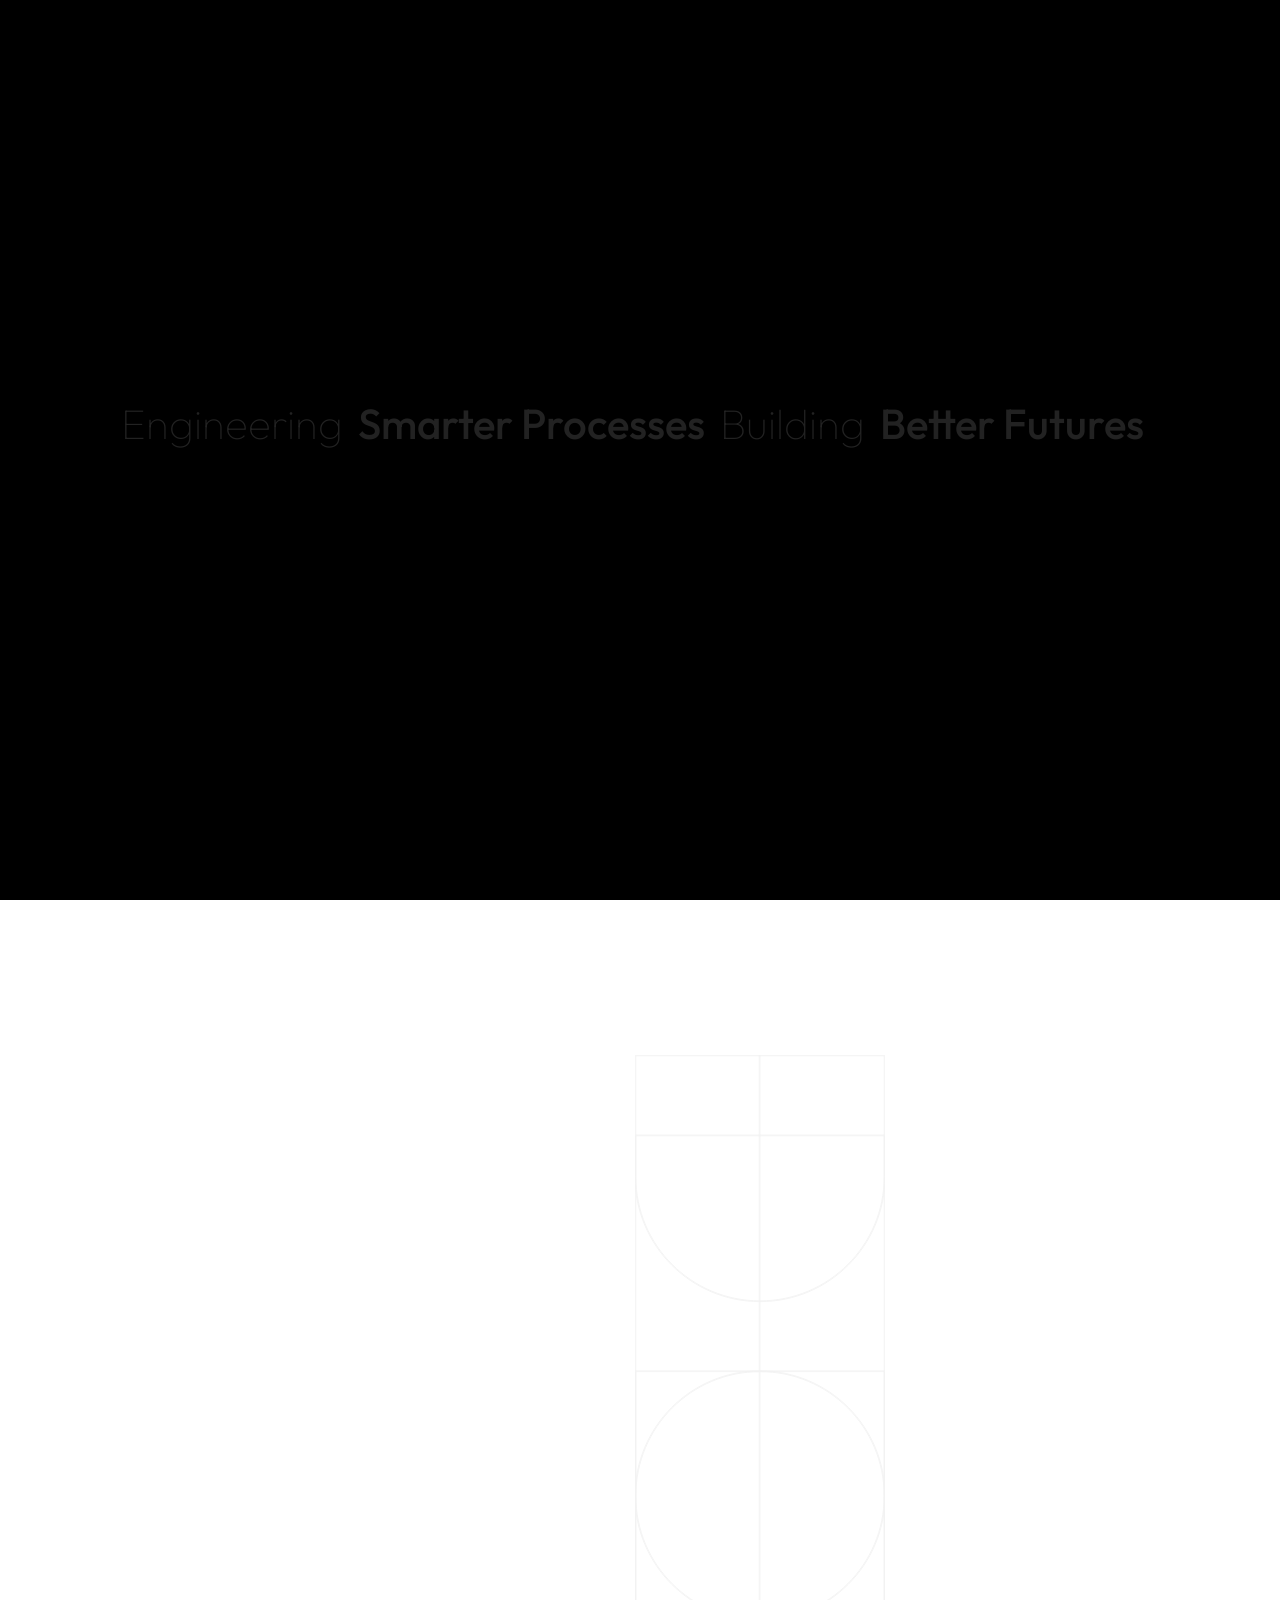
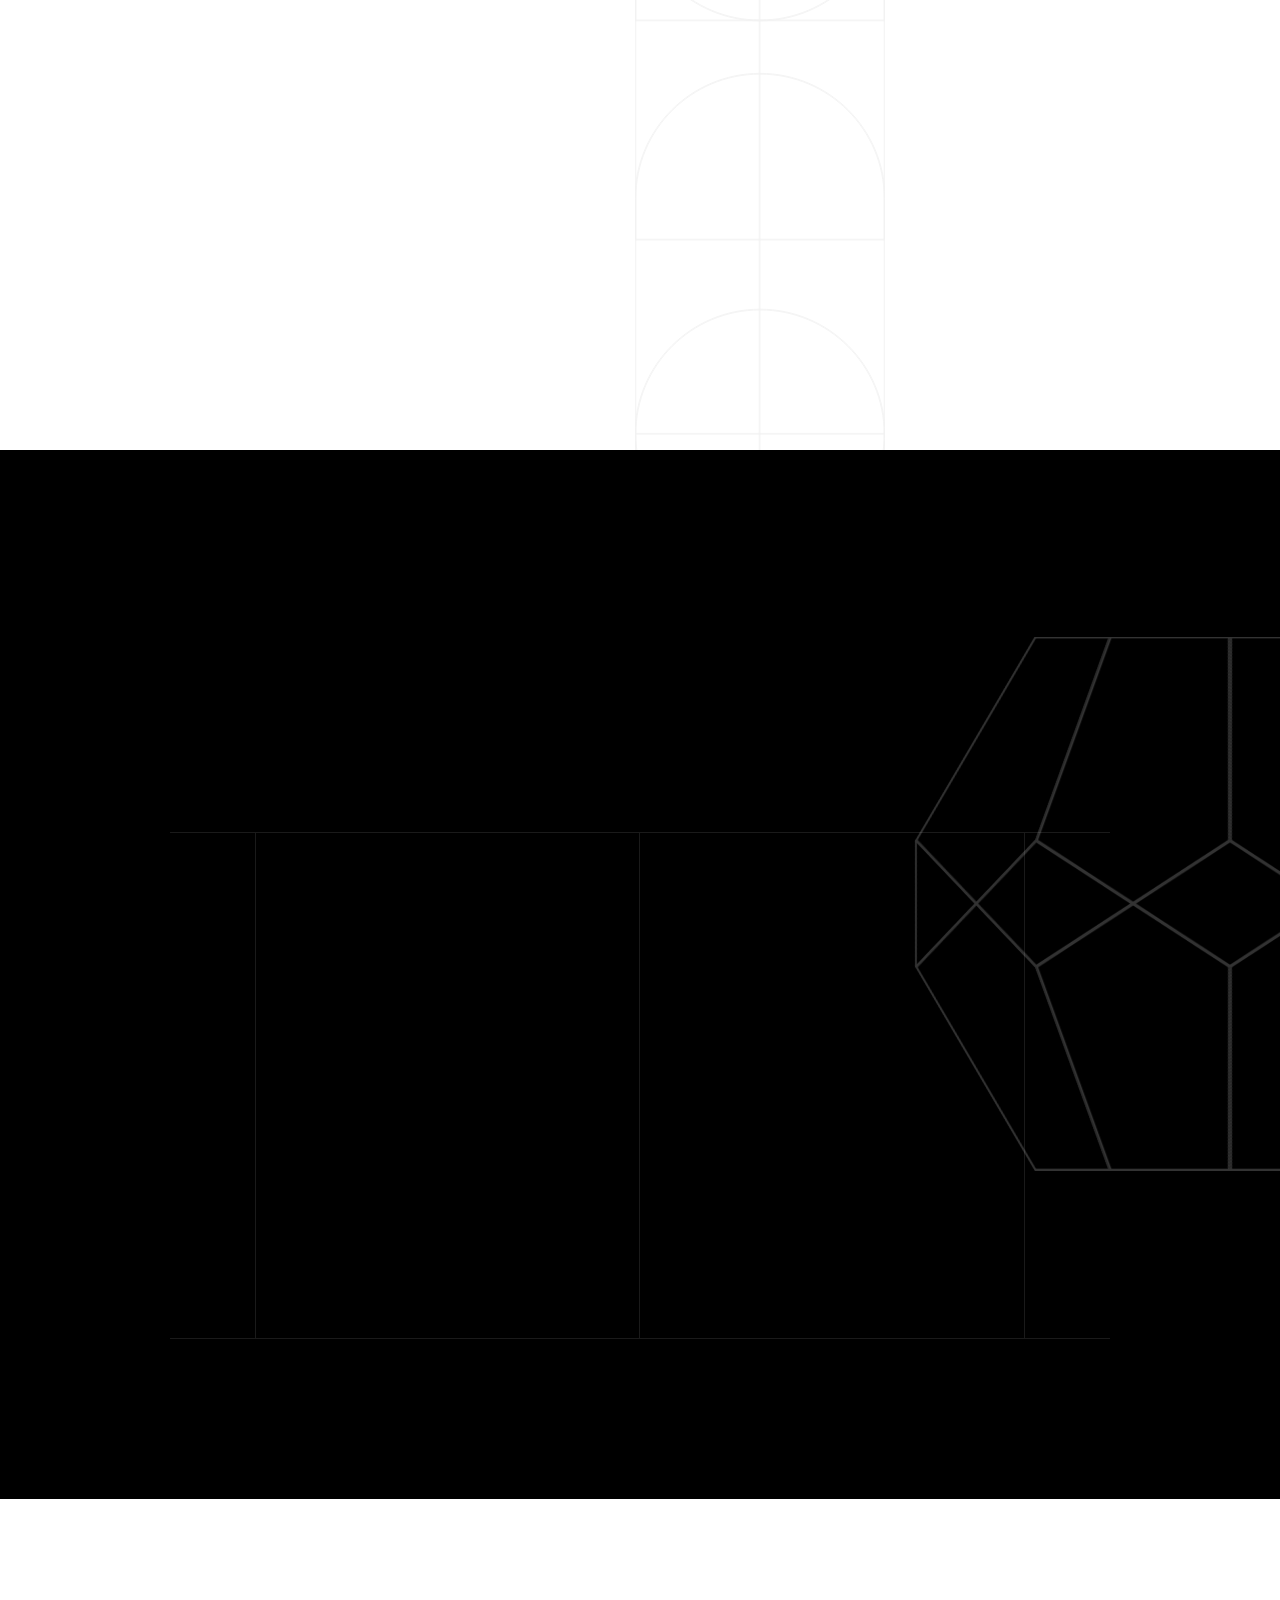
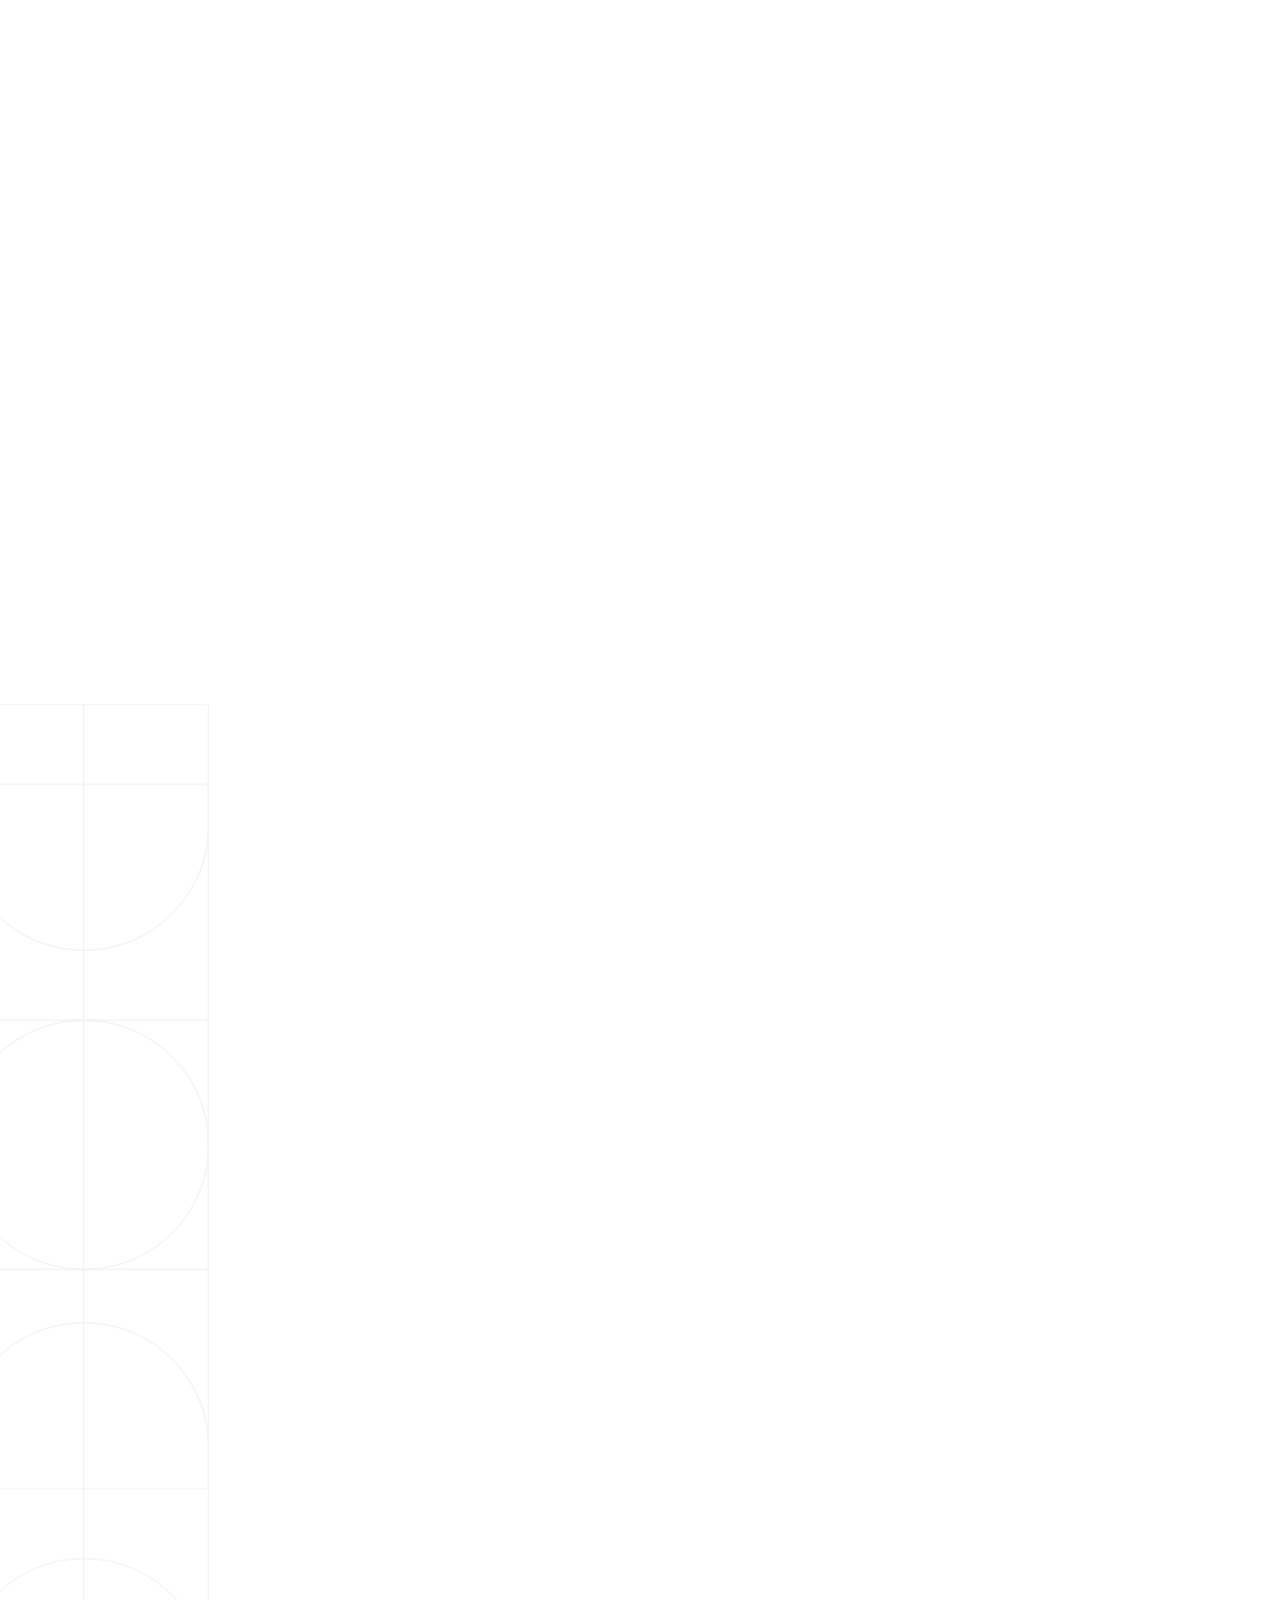
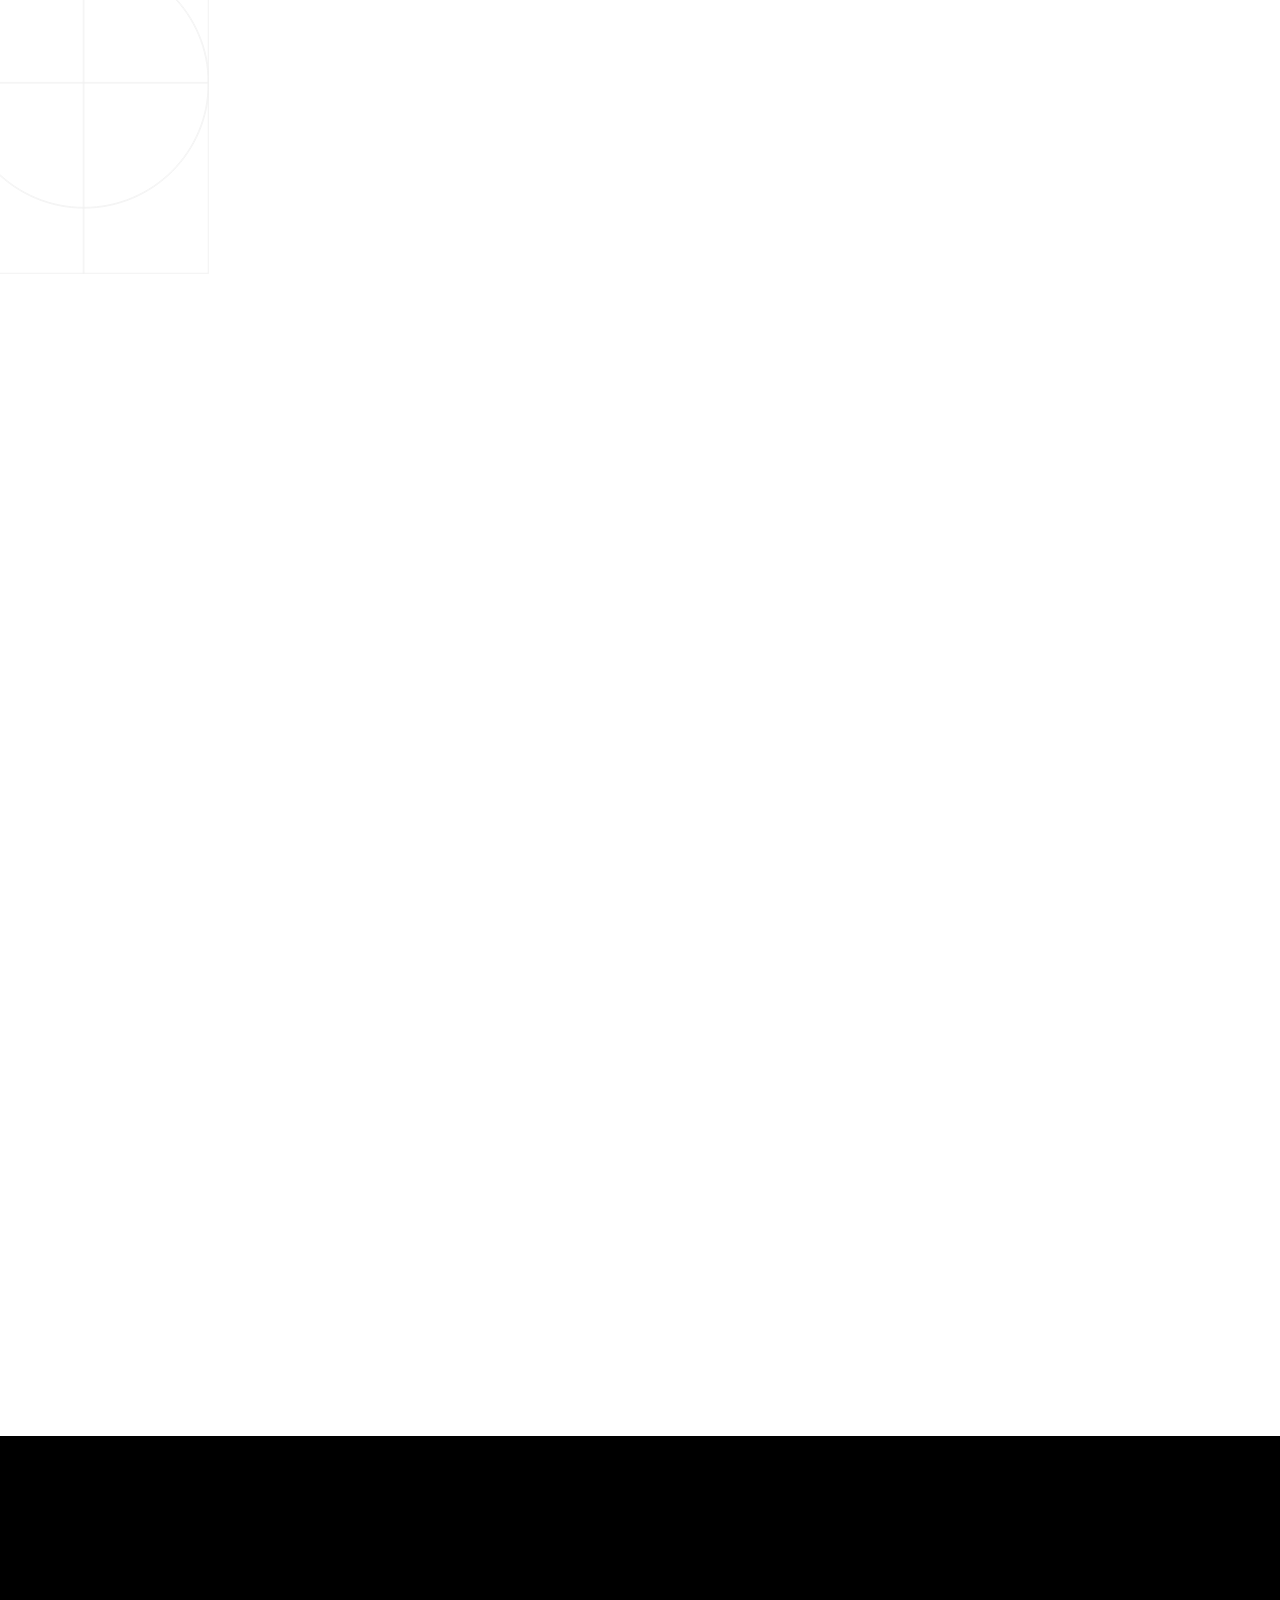
==== index.html @ 6fadd8ff "my engr porfolio commit" ====
<!DOCTYPE html>
<html lang="zxx">
  <head>
    <meta charset="UTF-8" />
    <meta name="viewport" content="width=device-width, initial-scale=1.0" />
    <meta http-equiv="X-UA-Compatible" content="ie=edge" />

    <!-- bootstrap grid css -->
    <link rel="stylesheet" href="css/plugins/bootstrap-grid.css" />
    <!-- font awesome css -->
    <link rel="stylesheet" href="css/plugins/font-awesome.min.css" />
    <!-- swiper css -->
    <link rel="stylesheet" href="css/plugins/swiper.min.css" />
    <!-- fancybox css -->
    <link rel="stylesheet" href="css/plugins/fancybox.min.css" />
    <!-- victory scss -->
    <link rel="stylesheet" href="css/style.css" />
    <!-- Custom styles for video cards -->
    <style>
      .youtube-hover-container {
        position: relative;
        width: 100%;
        padding-bottom: 56.25%;
        overflow: hidden;
        cursor: pointer;
        border-radius: 4px;
        background: #000;
        box-shadow: 0 4px 20px rgba(0, 0, 0, 0.1);
        transition: all 0.4s cubic-bezier(0, 0, 0.3642, 1);
      }
      
      .youtube-hover-container:hover {
        box-shadow: 0 8px 30px rgba(0, 0, 0, 0.2);
        transform: translateY(-4px);
      }
      
      .youtube-thumbnail {
        position: absolute;
        top: 0;
        left: 0;
        width: 100%;
        height: 100%;
        object-fit: cover;
        transition: opacity 0.4s cubic-bezier(0, 0, 0.3642, 1), transform 0.4s cubic-bezier(0, 0, 0.3642, 1);
        transform: scale(1.05);
      }
      
      .youtube-hover-container:hover .youtube-thumbnail {
        transform: scale(1);
      }
      
      .youtube-iframe {
        position: absolute;
        top: 0;
        left: 0;
        width: 100%;
        height: 100%;
        opacity: 0;
        pointer-events: none;
        transition: opacity 0.4s cubic-bezier(0, 0, 0.3642, 1);
        border: none;
        z-index: 1;
      }
      
      .youtube-hover-container:hover .youtube-iframe,
      .youtube-hover-container.playing .youtube-iframe {
        opacity: 1;
        pointer-events: auto;
      }
      
      .youtube-hover-container:hover .youtube-thumbnail,
      .youtube-hover-container.playing .youtube-thumbnail {
        opacity: 0;
      }
      
      .play-button-overlay {
        position: absolute;
        top: 50%;
        left: 50%;
        transform: translate(-50%, -50%);
        z-index: 2;
        opacity: 0.9;
        transition: all 0.3s cubic-bezier(0, 0, 0.3642, 1);
        pointer-events: none;
      }
      
      .play-button-overlay svg {
        width: 68px;
        height: 48px;
        filter: drop-shadow(0 2px 8px rgba(0, 0, 0, 0.3));
        transition: transform 0.3s cubic-bezier(0, 0, 0.3642, 1);
      }
      
      .youtube-hover-container:hover .play-button-overlay {
        opacity: 0;
        transform: translate(-50%, -50%) scale(0.8);
      }
      
      /* Override mil-team-card padding for video cards */
      .mil-team-card.mil-video-card {
        padding-bottom: 0 !important;
        position: relative;
      }
      
      /* Make description appear below video instead of overlaying */
      .mil-team-card.mil-video-card .mil-description.mil-video-description {
        position: relative !important;
        opacity: 1 !important;
        background: transparent !important;
        padding: 20px 0 0 0 !important;
        text-align: left !important;
        display: block !important;
        height: auto !important;
        width: 100% !important;
        top: auto !important;
        left: auto !important;
        pointer-events: auto !important;
      }
      
      .mil-team-card.mil-video-card .mil-description.mil-video-description .mil-secrc-text {
        opacity: 1 !important;
        transform: none !important;
      }
      
      .mil-team-card {
        border-radius: 4px;
        overflow: visible;
      }
      
      .mil-team-card .mil-description {
        background: linear-gradient(to top, rgba(0, 0, 0, 0.95) 0%, rgba(0, 0, 0, 0.7) 60%, transparent 100%);
        padding: 40px 30px 30px;
      }
      
      .mil-team-card:hover .mil-description {
        opacity: 1;
      }
      
      .mil-team-card .mil-description h5 a {
        font-size: 16px;
        line-height: 1.4;
        font-weight: 500;
      }
      
      .mil-team-card .mil-description .mil-link {
        font-size: 13px;
        letter-spacing: 1px;
        text-transform: uppercase;
      }
      
      /* Skills flex container */
      .skills-flex-container {
        display: flex;
        flex-direction: column;
        gap: 0;
      }
      
      @media (min-width: 768px) {
        .skills-flex-container {
          flex-direction: row;
          flex-wrap: wrap;
          gap: 20px;
        }
        
        .skills-flex-container p {
          flex: 1 1 calc(50% - 10px);
          min-width: 250px;
        }
      }
      
      @media (max-width: 768px) {
        .play-button-overlay svg {
          width: 50px;
          height: 35px;
        }
        
        .youtube-hover-container {
          margin-bottom: 20px;
        }
      }
    </style>
    <!-- page name -->
    <title>Ebube Ozurumba</title>
  </head>

  <body>
    <!-- wrapper -->
    <div class="mil-wrapper" id="top">
      <!-- cursor -->
      <div class="mil-ball">
        <span class="mil-icon-1">
          <svg viewBox="0 0 128 128">
            <path
              d="M106.1,41.9c-1.2-1.2-3.1-1.2-4.2,0c-1.2,1.2-1.2,3.1,0,4.2L116.8,61H11.2l14.9-14.9c1.2-1.2,1.2-3.1,0-4.2	c-1.2-1.2-3.1-1.2-4.2,0l-20,20c-1.2,1.2-1.2,3.1,0,4.2l20,20c0.6,0.6,1.4,0.9,2.1,0.9s1.5-0.3,2.1-0.9c1.2-1.2,1.2-3.1,0-4.2	L11.2,67h105.5l-14.9,14.9c-1.2,1.2-1.2,3.1,0,4.2c0.6,0.6,1.4,0.9,2.1,0.9s1.5-0.3,2.1-0.9l20-20c1.2-1.2,1.2-3.1,0-4.2L106.1,41.9	z"
            />
          </svg>
        </span>
        <div class="mil-more-text">More</div>
        <div class="mil-choose-text">Сhoose</div>
      </div>
      <!-- cursor end -->

      <!-- preloader -->
      <div class="mil-preloader">
        <div class="mil-preloader-animation">
          <div class="mil-pos-abs mil-animation-1">
            <p class="mil-h3 mil-muted mil-thin">Engineering</p>
            <p class="mil-h3 mil-muted">Smarter Processes</p>
            <p class="mil-h3 mil-muted mil-thin">Building</p>
            <p class="mil-h3 mil-muted">Better Futures</p>
          </div>
          <div class="mil-pos-abs mil-animation-2">
            <div class="mil-reveal-frame">
              <p class="mil-reveal-box"></p>
              <p class="mil-h3 mil-muted mil-thin">Ebube Ozurumba</p>
            </div>
          </div>
        </div>
      </div>
      <!-- preloader end -->

      <!-- scrollbar progress -->
      <div class="mil-progress-track">
        <div class="mil-progress"></div>
      </div>
      <!-- scrollbar progress end -->

      <!-- menu -->
      <div class="mil-menu-frame">
        <!-- frame clone -->
        <div class="mil-frame-top">
          <a href="index.html" class="mil-logo">Bube</a>
          <div class="mil-menu-btn">
            <span></span>
          </div>
        </div>
        <!-- frame clone end -->
        <div class="container">
          <div class="mil-menu-content">
            <div class="row">
              <div class="col-xl-5">
                <nav class="mil-main-menu" id="swupMenu">
                  <ul>
                    <li class="mil-has-children">
                      <a href="project category.html">Projects</a>
                    </li>
                    <li class="mil-has-children">
                      <a href="https://drive.google.com/file/d/1zMLbFC4R2l5Rw3zKyCMv-7SbCUBHVBNW/view?usp=drivesdk" class=""
   target="_blank"
   rel="noopener noreferrer"
   data-no-swup>
   Resume
</a>
                    </li>
                    <li class="mil-has-children">
                      <a href="certifications.html">Certifications</a>
                    </li>
                     <li class="mil-has-children">
                      <a href="research.html">Research</a>
                    </li>
                    <li class="mil-has-children">
                      <a href="about.html">About Me</a>
                    </li>
                    <li class="mil-has-children">
                      <a href="skills.html">Skills & Tools</a>
                    </li>
                    <li class="mil-up">
  <a
    href="mailto:ebubeozurumba@gmail.com"
    data-no-swup
  >
    Contact
  </a>
</li>
               
                  </ul>
                </nav>
              </div>
              <div class="col-xl-7">
                <div class="mil-menu-right-frame">
                  <div class="mil-animation-in">
                    <div class="mil-animation-frame">
                      <div
                        class="mil-animation mil-position-1 mil-scale"
                        data-value-1="2"
                        data-value-2="2"
                      ></div>
                    </div>
                  </div>
                  <div class="mil-menu-right">
                    <div class="row">
                      <div class="col-lg-8 mil-mb-60">
                        <h6 class="mil-muted mil-mb-30">Projects</h6>

                        <ul class="mil-menu-list">
                          <li>
                            <a href="project-1.html" class="mil-light-soft"
                              >GreenFlow Energy Optimization</a
                            >
                          </li>
                          <li>
                            <a href="project-2.html" class="mil-light-soft"
                              >LeanLine Manufacturing Redesign</a
                            >
                          </li>
                          <li>
                            <a href="project-3.html" class="mil-light-soft"
                              >SupplyChain Sync: Efficiency Enhancement</a
                            >
                          </li>
                          <li>
                            <a href="project-4.html" class="mil-light-soft"
                              >ThermalPro Renewable Heating Design</a
                            >
                          </li>
                          <li>
                            <a href="project-5.html" class="mil-light-soft"
                              >EcoFusion Process Improvement</a
                            >
                          </li>
                          <li>
                            <a href="project-6.html" class="mil-light-soft"
                              >SmartGrid Energy Integration</a
                            >
                          </li>
                        </ul>
                      </div>
                      <div class="col-lg-4 mil-mb-60">
                        <h6 class="mil-muted mil-mb-30">Useful links</h6>

                        <ul class="mil-menu-list">
                          <li>
                            <a href="#." class="mil-light-soft"
                              >Privacy Policy</a
                            >
                          </li>
                          <li>
                            <a href="#." class="mil-light-soft"
                              >Terms and conditions</a
                            >
                          </li>
                          <li>
                            <a href="#." class="mil-light-soft"
                              >Cookie Policy</a
                            >
                          </li>
                          <li>
                            <a href="#." class="mil-light-soft">Careers</a>
                          </li>
                        </ul>
                      </div>
                    </div>
                    <div class="mil-divider mil-mb-60"></div>
                    <div class="row justify-content-between">
                      <div class="col-lg-4 mil-mb-60">
                        <h6 class="mil-muted mil-mb-30">United States</h6>

                        <p class="mil-light-soft mil-up">
                          71 South Los Carneros Road, California
                          <span class="mil-no-wrap">+1 (309) 237-9651</span>
                        </p>
                      </div>
                    </div>
                  </div>
                </div>
              </div>
            </div>
          </div>
        </div>
      </div>
      <!-- menu -->

      <!-- curtain -->
      <div class="mil-curtain"></div>
      <!-- curtain end -->

      <!-- frame -->
      <div class="mil-frame">
        <div class="mil-frame-top">
          <a href="index.html" class="mil-logo">Bube</a>
          <div class="mil-menu-btn">
            <span></span>
          </div>
        </div>
        <div class="mil-frame-bottom">
          <div class="mil-current-page"></div>
          <div class="mil-back-to-top">
            <a href="#top" class="mil-link mil-dark mil-arrow-place">
              <span>Back to top</span>
            </a>
          </div>
        </div>
      </div>
      <!-- frame end -->

      <!-- content -->
      <div class="mil-content">
        <div id="swupMain" class="mil-main-transition">
          <!-- banner -->
          <section class="mil-banner mil-dark-bg">
            <div class="mi-invert-fix">
              <div class="mil-animation-frame">
                <div
                  class="mil-animation mil-position-1 mil-scale"
                  data-value-1="7"
                  data-value-2="1.6"
                ></div>
                <div
                  class="mil-animation mil-position-2 mil-scale"
                  data-value-1="4"
                  data-value-2="1"
                ></div>
                <div
                  class="mil-animation mil-position-3 mil-scale"
                  data-value-1="1.2"
                  data-value-2=".1"
                ></div>
              </div>

              <div class="mil-gradient"></div>

              <div class="container">
                <div class="mil-banner-content mil-up">
                  <h1 class="mil-muted mil-mb-60">
                    Engineering
                    <span class="mil-thin">With Innovation</span><br />
                    Delivering <span class="mil-thin">with Excellence</span>
                  </h1>
                  <div class="row">
                    <div class="col-md-7 col-lg-5">
                      <!-- <p class="mil-light-soft mil-mb-60">
                        Welcome to a world where engineering meets innovation
                        and optimization. Together, let's build a future where
                        excellence in design and efficiency transforms ideas
                        into impactful solutions.
                      </p> -->
                    </div>
                  </div>

                  <a href="project category.html" class="mil-button mil-arrow-place mil-btn-space">
                                    <span>Explore my Projects</span>
                                </a>

                                <a href="https://drive.google.com/file/d/1zMLbFC4R2l5Rw3zKyCMv-7SbCUBHVBNW/view?usp=drivesdk" class="resume-btn"
   target="_blank"
   rel="noopener noreferrer"
   data-no-swup>
   VIEW MY RESUME
</a>



                  <div class="mil-circle-text">
                    <svg
                      version="1.1"
                      xmlns="http://www.w3.org/2000/svg"
                      xmlns:xlink="http://www.w3.org/1999/xlink"
                      x="0px"
                      y="0px"
                      viewBox="0 0 300 300"
                      enable-background="new 0 0 300 300"
                      xml:space="preserve"
                      class="mil-ct-svg mil-rotate"
                      data-value="360"
                    >
                      <defs>
                        <path
                          id="circlePath"
                          d="M 150, 150 m -60, 0 a 60,60 0 0,1 120,0 a 60,60 0 0,1 -120,0 "
                        />
                      </defs>
                      <circle cx="150" cy="100" r="75" fill="none" />
                      <g>
                        <use xlink:href="#circlePath" fill="none" />
                        <text style="letter-spacing: 6.5px">
                          <!-- circle text -->
                          <textPath xlink:href="#circlePath">
                            Scroll down - Scroll down -
                          </textPath>
                        </text>
                      </g>
                    </svg>
                    <a
                      href="#about"
                      class="mil-button mil-arrow-place mil-icon-button mil-arrow-down"
                    ></a>
                  </div>
                </div>
              </div>
            </div>
          </section>
          <!-- banner end -->

          <!-- about -->
          <section id="about">
            <div class="container mil-p-120-30">
              <div class="row justify-content-between align-items-center">
                <div class="col-lg-6 col-xl-5">
                  <div class="mil-mb-90">
                    <h2 class="mil-up mil-mb-60">
                      About <span class="mil-thin">Me</span>
                    </h2>
                    <p class="mil-up mil-mb-30">
                      Ebubechukwu Ozurumba aka <strong>Bube,</strong> is a results-driven Engineer recognized for designing smarter systems, optimizing manufacturing operations, and turning complex technical challenges into efficient, scalable solutions.

                    </p>

                    <p class="mil-up mil-mb-30">
                      He brings strong expertise in manufacturing engineering, process improvement, CAD design, CNC processes, lean methodologies, and data-driven optimization. His work spans cycle-time reduction, process standardization, scrap and waste minimization, and the design of tooling, fixtures, and other functional engineering solutions.

                    </p>

                    <p class="mil-up mil-mb-30">
                      Bube approaches engineering with a unique blend of analytical discipline and creative problem-solving. He is passionate about Industry 4.0, digital workflows, and exploring how AI can transform modern manufacturing and process automation.

                    </p>

                    <p class="mil-up mil-mb-60">
                      He holds a Bachelor’s degree in Mechanical Engineering and a Master’s degree in Manufacturing Engineering Technology. He is also a certified Lean Six Sigma Green Belt with additional training in Operational Excellence.

                    </p>

                    <div class="mil-about-quote">
                      <div class="mil-avatar mil-up">
                        <img
                          src="img/faces/customers/about img.jpg"
                          alt="Founder"
                        />
                      </div>
                      <h6 class="mil-quote mil-up">
                        Engineering Smarter Processes. Building Better Futures.
                        
                      </h6>
                    </div>
                  </div>
                </div>
                <div class="col-lg-5">
                  <div class="mil-about-photo mil-mb-90">
                    <div class="mil-lines-place"></div>
                    <div
                      class="mil-up mil-img-frame"
                      style="padding-bottom: 160%"
                    >
                      <img
                        src="img/faces/customers/About me img.jpg"
                        alt="img"
                        class="mil-scale"
                        data-value-1="1"
                        data-value-2="1.2"
                      />
                    </div>
                  </div>
                </div>
              </div>
            </div>
          </section>
          <!-- about end -->


          <!-- Start project category section -->
          <section class="mil-dark-bg">
            <div class="mi-invert-fix">
              <div class="mil-animation-frame">
                <div
                  class="mil-animation mil-position-1 mil-scale"
                  data-value-1="2.4"
                  data-value-2="1.4"
                  style="top: 300px; right: -100px"
                ></div>
                <div
                  class="mil-animation mil-position-2 mil-scale"
                  data-value-1="2"
                  data-value-2="1"
                  style="left: 150px"
                ></div>
              </div>
              <div class="container mil-p-120-0 mil-margin">
                <div class="mil-mb-90">
                  <div class="row">
                    <div class="col-lg-10">
                      <span
                        class="mil-suptitle mil-light-soft mil-suptitle-right mil-up"
                        >Let’s create solutions that shape a
                        better future.</span
                      >
                    </div>
                  </div>
                  <div class="mil-complex-text justify-content-center mil-up">
                    <h2 class="mil-h1 mil-muted mil-center">
                      My Projects
                      <span class="mil-thin">by Focus Area</span>
                    </h2>
                  </div>
                </div>



                <div class="row mil-services-grid m-0">
                  <div
                    class="expertise-box col-md-6 col-lg-z col-md-6 col-lg-3 mil-services-grid-item P-2"
                  >
                    <a
                      href="design-engineering-projects.html"
                      class="mil-service-card-lg mil-more mil-accent-cursor mil-offset"
                    >
                      <h4 class="mil-muted mil-up mil-mb-30">
                        Design Engineering <br />& Technical Solutions.
                      </h4>
                      
                      <ul class="mil-service-list mil-light mil-mb-30">
                        <li class="mil-up">Mechanical Design</li>
                        <li class="mil-up">CAD and GD&T</li>
                        <li class="mil-up">Tooling and Fixtures</li>
                        <li class="mil-up">Prototyping & Addictive Manufacturing</li>
                      </ul>
                      <div
                        class="mil-link mil-accent mil-arrow-place mil-up view-more-secondary-btn"
                      >
                        <span>View Projects</span>
                      </div>
                    </a>
                  </div>
                  <div
                    class="expertise-box col-md-6 col-lg-z col-md-6 col-lg-3 mil-services-grid-item P-2"
                  >
                    <a
                      href="operational-excellence-projects.html"
                      class="mil-service-card-lg mil-more mil-accent-cursor mil-offset"
                    >
                      <h4 class="mil-muted mil-up mil-mb-30">
                        Operational Excellence & <br />Smart Manufacturing
                      </h4>
                      
                      <ul class="mil-service-list mil-light mil-mb-30">
                        <li class="mil-up">Lean & Continuous Improvement</li>
                        <li class="mil-up">Process & workflow optimization</li>
                        <li class="mil-up">Operational Analytics & OEE</li>
                        <li class="mil-up">Cost, Scrap & Performance Optimization</li>
                      </ul>
                      <div
                        class="mil-link mil-accent mil-arrow-place mil-up view-more-secondary-btn"
                      >
                        <span>View Projects</span>
                      </div>
                    </a>
                  </div>
                </div>

                <div class="row mil-services-grid m-0"></div>
              </div>
            </div>
          </section>
          <!-- End project category section -->

          <!-- Skills Section -->
          <section>
            <div class="container mil-p-120-30">
              <div class="col justify-content-between align-items-center">
                <div class="col-lg-5 col-xl-4">
                  <div class="mil-mb-90">
                    <h2 class="mil-up mil-mb-60">Skills</h2>
                    <div class="skills-flex-container">
                      <p class="mil-up mil-mb-30 selected-project-description"><span class="philosophy">Manufacturing & Process Optimization</span> <br /> Lean Six Sigma • DMAIC • VSM • 5S • A3 • OEE • RCA • CNC Programming </p>

                      <p class="mil-up mil-mb-30 selected-project-description"><span class="philosophy">Design Engineering</span> <br /> SolidWorks • AutoCAD • GD&T • FEA</p>

                      <p class="mil-up mil-mb-30 selected-project-description"><span class="philosophy">Data Analytics & Visualization</span> <br /> Excel (Advanced) • Power BI • SQL • Python • Minitab • MS Projects • SPC</p>

                      <p class="mil-up mil-mb-30 selected-project-description"><span class="philosophy">Industry 4.0</span> <br /> Digital Workflows • Automation Concepts • Simulation</p>
                    </div>
                    <div class="mil-up">
                      <a
                        href="project category.html"
                        class="mil-button mil-arrow-place mil-mb-60"
                        ><span>Explore my Projects</span></a
                      >
                    </div>
                  </div>
                </div>
                <div class="cols-12 gap-4">
                  <div class="mil-team-list">
                    <div class="mil-lines-place"></div>

                      <!-- Video 1 -->
                      <div class="col-12 col-md-6 col-lg-8 mil-mb-10">
                        <div class="mil-team-card mil-video-card mil-up">
                          <div class="youtube-hover-container">
                            <img src="img/faces/WELD1.png" alt="Automated Robot Weld Cell" class="youtube-thumbnail" />
                            <iframe 
                              class="youtube-iframe" 
                              src="https://www.youtube.com/embed/Rd2rGMqBU8I?enablejsapi=1&mute=1" 
                              frameborder="0" 
                              allow="accelerometer; autoplay; clipboard-write; encrypted-media; gyroscope; picture-in-picture" 
                              allowfullscreen
                            ></iframe>
                            <div class="play-button-overlay">
                              <svg width="68" height="48" viewBox="0 0 68 48">
                                <path d="M66.52,7.74c-0.78-2.93-2.49-5.41-5.42-6.19C55.79,.13,34,0,34,0S12.21,.13,6.9,1.55 C3.97,2.33,2.27,4.81,1.48,7.74C0.06,13.05,0,24,0,24s0.06,10.95,1.48,16.26c0.78,2.93,2.49,5.41,5.42,6.19 C12.21,47.87,34,48,34,48s21.79-0.13,27.1-1.55c2.93-0.78,4.63-3.26,5.42-6.19C67.94,34.95,68,24,68,24S67.94,13.05,66.52,7.74z" fill="#f00"></path>
                                <path d="M 45,24 27,14 27,34" fill="#fff"></path>
                              </svg>
                            </div>
                          </div>
                          <div class="mil-description mil-video-description">
                            <div class="mil-secrc-text">
                              <h5 class="mil-muted mil-mb-5">
                                <a
                                  href="https://youtu.be/Rd2rGMqBU8I?si=lCkE0MKmoHJXcW05"
                                  target="_blank"
                                  rel="noopener noreferrer"
                                  data-no-swup
                                >Automated Robot Weld Cell</a>
                              </h5>
                              <p class="mil-link mil-light-soft mil-mb-10">
                                Design Engineering
                              </p>
                            </div>
                          </div>
                        </div>
                      </div>

                      <!-- Video 2 -->
                      <div class="col-12 col-md-6 col-lg-8 mil-mb-10">
                        <div class="mil-team-card mil-video-card mil-up">
                          <div class="youtube-hover-container">
                            <img src="img/faces/WELD2.png" alt="Bottle Poka-Yoke Detection & Sorting System" class="youtube-thumbnail" />
                            <iframe 
                              class="youtube-iframe" 
                              src="https://www.youtube.com/embed/3d1Te70gU28?enablejsapi=1&mute=1" 
                              frameborder="0" 
                              allow="accelerometer; autoplay; clipboard-write; encrypted-media; gyroscope; picture-in-picture" 
                              allowfullscreen
                            ></iframe>
                            <div class="play-button-overlay">
                              <svg width="68" height="48" viewBox="0 0 68 48">
                                <path d="M66.52,7.74c-0.78-2.93-2.49-5.41-5.42-6.19C55.79,.13,34,0,34,0S12.21,.13,6.9,1.55 C3.97,2.33,2.27,4.81,1.48,7.74C0.06,13.05,0,24,0,24s0.06,10.95,1.48,16.26c0.78,2.93,2.49,5.41,5.42,6.19 C12.21,47.87,34,48,34,48s21.79-0.13,27.1-1.55c2.93-0.78,4.63-3.26,5.42-6.19C67.94,34.95,68,24,68,24S67.94,13.05,66.52,7.74z" fill="#f00"></path>
                                <path d="M 45,24 27,14 27,34" fill="#fff"></path>
                              </svg>
                            </div>
                          </div>
                          <div class="mil-description mil-video-description">
                            <div class="mil-secrc-text">
                              <h5 class="mil-muted mil-mb-5">
                                <a href="https://youtu.be/3d1Te70gU28?si=bpNertu8QTzUGAD0" target="_blank" rel="noopener noreferrer" data-no-swup
                                >Bottle Poka-Yoke Detection & Sorting System</a>
                              </h5>
                              <p class="mil-link mil-light-soft mil-mb-10">
                                Design Engineering
                              </p>
                            </div>
                          </div>
                        </div>
                      </div>

                      <!-- Video 3 -->
                      <div class="col-12 col-md-6 col-lg-8 mil-mb-10">
                        <div class="mil-team-card mil-video-card mil-up">
                          <div class="youtube-hover-container">
                            <img src="img/faces/WELD4.png" alt="Conveyor-Integrated Inline Bottle Inversion Fixture" class="youtube-thumbnail" />
                            <iframe 
                              class="youtube-iframe" 
                              src="https://www.youtube.com/embed/pLKiVhX3T9s?enablejsapi=1&mute=1" 
                              frameborder="0" 
                              allow="accelerometer; autoplay; clipboard-write; encrypted-media; gyroscope; picture-in-picture" 
                              allowfullscreen
                            ></iframe>
                            <div class="play-button-overlay">
                              <svg width="68" height="48" viewBox="0 0 68 48">
                                <path d="M66.52,7.74c-0.78-2.93-2.49-5.41-5.42-6.19C55.79,.13,34,0,34,0S12.21,.13,6.9,1.55 C3.97,2.33,2.27,4.81,1.48,7.74C0.06,13.05,0,24,0,24s0.06,10.95,1.48,16.26c0.78,2.93,2.49,5.41,5.42,6.19 C12.21,47.87,34,48,34,48s21.79-0.13,27.1-1.55c2.93-0.78,4.63-3.26,5.42-6.19C67.94,34.95,68,24,68,24S67.94,13.05,66.52,7.74z" fill="#f00"></path>
                                <path d="M 45,24 27,14 27,34" fill="#fff"></path>
                              </svg>
                            </div>
                          </div>
                          <div class="mil-description mil-video-description">
                            <div class="mil-secrc-text">
                              <h5 class="mil-muted mil-mb-5">
                                <a href="https://youtu.be/pLKiVhX3T9s?si=VgZjGAbwpQZ7DsW4" target="_blank" rel="noopener noreferrer" data-no-swup
                                >Conveyor-Integrated Inline Bottle Inversion Fixture for Bottom Labeling</a>
                              </h5>
                              <p class="mil-link mil-light-soft mil-mb-10">
                                Design Engineering
                              </p>
                            </div>
                          </div>
                        </div>
                      </div>

                      <!-- Non-video card (WELD3) -->
                      <div class="col-12 col-md-6 col-lg-8 mil-mb-10">
                        <div class="mil-team-card mil-up">
                          <img src="img/faces/WELD3.png" alt="Waste Cost Analysis & Process Optimization" />
                          <div class="mil-description">
                            <div class="mil-secrc-text">
                              <h5 class="mil-muted mil-mb-5">
                                <a
                                  href="https://drive.google.com/file/d/1giD82c2WelXQxC6YP0qoyTPCcntOX9ER/view?usp=drivesdk"
                                  target="_blank"
                                  rel="noopener noreferrer"
                                  data-no-swup
                                >Waste Cost Analysis & Process Optimization</a>
                              </h5>
                              <p class="mil-link mil-light-soft mil-mb-10">
                                Smart Manufacturing
                              </p>
                            </div>
                          </div>
                        </div>
                      </div>
                    </div>
                  </div>
                </div>
              </div>
            </div>
          </section>
          <!-- End Skills Section -->


          <!-- footer -->
          <footer class="mil-dark-bg">
            <div class="mi-invert-fix">
              <div class="container mil-p-120-60">
                <div class="row justify-content-between">
                  <div class="col-md-4 col-lg-4 mil-mb-60">
                    <div class="mil-muted mil-logo mil-up mil-mb-30">
                      Bube.
                    </div>

                    <p class="mil-light-soft mil-up mil-mb-30">
                      © Copyright 2026 - Ebube ozurumba. All Rights Reserved.
                    </p>
                  </div>
                  <div class="col-md-7 col-lg-6">
                    <div class="row justify-content-end">
                      <div class="col-md-6 col-lg-7">
                        <nav class="mil-footer-menu mil-mb-60">
                          <ul>
                            <li class="mil-up mil-active">
                              <a href="index.html">Home</a>
                            </li>
                            <li class="mil-up">
                              <a href="project category.html">Projects</a>
                            </li>
                            <li class="mil-up">
  <a
    href="https://drive.google.com/file/d/1zMLbFC4R2l5Rw3zKyCMv-7SbCUBHVBNW/view?usp=drivesdk"
    target="_blank"
    rel="noopener noreferrer"
    data-no-swup
  >
    Resume
  </a>
</li>



                            <li class="mil-up">
                              <a href="certifications.html">Certifications</a>
                            </li>
                            <li class="mil-up">
                              <a href="about.html">About Me</a>
                            </li>

<li class="mil-up">
  <a
    href="mailto:ebubeozurumba@gmail.com"
    data-no-swup
  >
    Contact
  </a>
</li>

                          </ul>
                        </nav>
                      </div>
                      <div class="col-md-6 col-lg-5">
                        <ul class="mil-menu-list mil-up mil-mb-60">
                          <li>
                            <h6 class="mil-muted mil-up mil-mb-30">
                              United states
                            </h6>
                          </li>
                          <li>
                            <a href="#." class="mil-light-soft"
                              >+1 (309) 237-9651</a
                            >
                          </li>
                          <li>
                            <a href="#." class="mil-light-soft"
                              >ebubeozurumba@gmail.com</a
                            >
                          </li>
                        </ul>
                      </div>
                    </div>
                  </div>
                </div>
              </div>
            </div>
          </footer>
          <!-- footer end -->

          <!-- hidden elements -->
          <div class="mil-hidden-elements">
            <div class="mil-dodecahedron">
              <div class="mil-pentagon">
                <div></div>
                <div></div>
                <div></div>
                <div></div>
                <div></div>
              </div>
              <div class="mil-pentagon">
                <div></div>
                <div></div>
                <div></div>
                <div></div>
                <div></div>
              </div>
              <div class="mil-pentagon">
                <div></div>
                <div></div>
                <div></div>
                <div></div>
                <div></div>
              </div>
              <div class="mil-pentagon">
                <div></div>
                <div></div>
                <div></div>
                <div></div>
                <div></div>
              </div>
              <div class="mil-pentagon">
                <div></div>
                <div></div>
                <div></div>
                <div></div>
                <div></div>
              </div>
              <div class="mil-pentagon">
                <div></div>
                <div></div>
                <div></div>
                <div></div>
                <div></div>
              </div>
              <div class="mil-pentagon">
                <div></div>
                <div></div>
                <div></div>
                <div></div>
                <div></div>
              </div>
              <div class="mil-pentagon">
                <div></div>
                <div></div>
                <div></div>
                <div></div>
                <div></div>
              </div>
              <div class="mil-pentagon">
                <div></div>
                <div></div>
                <div></div>
                <div></div>
                <div></div>
              </div>
              <div class="mil-pentagon">
                <div></div>
                <div></div>
                <div></div>
                <div></div>
                <div></div>
              </div>
              <div class="mil-pentagon">
                <div></div>
                <div></div>
                <div></div>
                <div></div>
                <div></div>
              </div>
              <div class="mil-pentagon">
                <div></div>
                <div></div>
                <div></div>
                <div></div>
                <div></div>
              </div>
            </div>

            <svg
              xmlns="http://www.w3.org/2000/svg"
              viewBox="0 0 24 24"
              class="mil-arrow"
            >
              <path
                d="M 14 5.3417969 C 13.744125 5.3417969 13.487969 5.4412187 13.292969 5.6367188 L 13.207031 5.7226562 C 12.816031 6.1136563 12.816031 6.7467188 13.207031 7.1367188 L 17.070312 11 L 4 11 C 3.448 11 3 11.448 3 12 C 3 12.552 3.448 13 4 13 L 17.070312 13 L 13.207031 16.863281 C 12.816031 17.254281 12.816031 17.887344 13.207031 18.277344 L 13.292969 18.363281 C 13.683969 18.754281 14.317031 18.754281 14.707031 18.363281 L 20.363281 12.707031 C 20.754281 12.316031 20.754281 11.682969 20.363281 11.292969 L 14.707031 5.6367188 C 14.511531 5.4412187 14.255875 5.3417969 14 5.3417969 z"
              />
            </svg>

            <svg
              width="250"
              viewBox="0 0 300 1404"
              fill="none"
              xmlns="http://www.w3.org/2000/svg"
              class="mil-lines"
            >
              <path
                fill-rule="evenodd"
                clip-rule="evenodd"
                d="M1 892L1 941H299V892C299 809.71 232.29 743 150 743C67.7096 743 1 809.71 1 892ZM0 942H300V892C300 809.157 232.843 742 150 742C67.1573 742 0 809.157 0 892L0 942Z"
                class="mil-move"
              />
              <path
                fill-rule="evenodd"
                clip-rule="evenodd"
                d="M299 146V97L1 97V146C1 228.29 67.7096 295 150 295C232.29 295 299 228.29 299 146ZM300 96L0 96V146C0 228.843 67.1573 296 150 296C232.843 296 300 228.843 300 146V96Z"
                class="mil-move"
              />
              <path
                fill-rule="evenodd"
                clip-rule="evenodd"
                d="M299 1H1V1403H299V1ZM0 0V1404H300V0H0Z"
              />
              <path
                fill-rule="evenodd"
                clip-rule="evenodd"
                d="M150 -4.37115e-08L150 1404L149 1404L149 0L150 -4.37115e-08Z"
              />
              <path
                fill-rule="evenodd"
                clip-rule="evenodd"
                d="M150 1324C232.29 1324 299 1257.29 299 1175C299 1092.71 232.29 1026 150 1026C67.7096 1026 1 1092.71 1 1175C1 1257.29 67.7096 1324 150 1324ZM150 1325C232.843 1325 300 1257.84 300 1175C300 1092.16 232.843 1025 150 1025C67.1573 1025 0 1092.16 0 1175C0 1257.84 67.1573 1325 150 1325Z"
                class="mil-move"
              />
              <path
                fill-rule="evenodd"
                clip-rule="evenodd"
                d="M300 1175H0V1174H300V1175Z"
                class="mil-move"
              />
              <path
                fill-rule="evenodd"
                clip-rule="evenodd"
                d="M150 678C232.29 678 299 611.29 299 529C299 446.71 232.29 380 150 380C67.7096 380 1 446.71 1 529C1 611.29 67.7096 678 150 678ZM150 679C232.843 679 300 611.843 300 529C300 446.157 232.843 379 150 379C67.1573 379 0 446.157 0 529C0 611.843 67.1573 679 150 679Z"
                class="mil-move"
              />
              <path
                fill-rule="evenodd"
                clip-rule="evenodd"
                d="M299 380H1V678H299V380ZM0 379V679H300V379H0Z"
                class="mil-move"
              />
            </svg>
          </div>
          <!-- hidden elements end -->
        </div>
      </div>
      <!-- content -->
    </div>
    <!-- wrapper end -->

    <!-- jQuery js -->
    <script src="js/plugins/jquery.min.js"></script>
    <!-- swup js -->
    <script src="js/plugins/swup.min.js"></script>
    <!-- swiper js -->
    <script src="js/plugins/swiper.min.js"></script>
    <!-- fancybox js -->
    <script src="js/plugins/fancybox.min.js"></script>
    <!-- gsap js -->
    <script src="js/plugins/gsap.min.js"></script>
    <!-- scroll smoother -->
    <script src="js/plugins/smooth-scroll.js"></script>
    <!-- scroll trigger js -->
    <script src="js/plugins/ScrollTrigger.min.js"></script>
    <!-- scroll to js -->
    <script src="js/plugins/ScrollTo.min.js"></script>
    <!-- victory js -->
    <script src="js/main.js"></script>
    <!-- YouTube hover play script -->
    <script>
      document.addEventListener('DOMContentLoaded', function() {
        const containers = document.querySelectorAll('.youtube-hover-container');
        
        containers.forEach(container => {
          const thumbnail = container.querySelector('.youtube-thumbnail');
          const iframe = container.querySelector('.youtube-iframe');
          const playButton = container.querySelector('.play-button-overlay');
          let isPlaying = false;
          let baseSrc = iframe.src;
          
          container.addEventListener('mouseenter', function() {
            if (!isPlaying) {
              // Add autoplay parameter to the iframe src
              if (!baseSrc.includes('autoplay=1')) {
                const separator = baseSrc.includes('?') ? '&' : '?';
                iframe.src = baseSrc + separator + 'autoplay=1';
              }
              container.classList.add('playing');
              if (playButton) {
                playButton.style.opacity = '0';
              }
              isPlaying = true;
            }
          });
          
          container.addEventListener('mouseleave', function() {
            // Reset iframe src to remove autoplay
            iframe.src = baseSrc;
            container.classList.remove('playing');
            if (playButton) {
              playButton.style.opacity = '0.9';
            }
            isPlaying = false;
          });
        });
      });
    </script>
  </body>
</html>
---- css/style.css ----
/* -------------------------------------------

Name: 		Ruizarch
Version:    1.0
Developer:	Nazar Miller (millerDigitalDesign)
Portfolio:  https://themeforest.net/user/millerdigitaldesign/portfolio?ref=MillerDigitalDesign

p.s. I am available for Freelance hire (UI design, web development). email: miller.themes@gmail.com

------------------------------------------- */
/*--------------------------------------------

1. common
    - main
    - typography
    - link
    - button
    - form
    - breadcrumbs
    - backgrounds
    - spaces
2. components
    - preloader
    - cursor
    - hidden elements
    - scrollbar
    - frame
    - menu button
    - menu 
    - banner
    - circle text
    - lines
    - dodecahedron
    - about
    - partners
    - services
    - team
    - social icons
    - revievs
    - blog
    - footer
    - portfolio
    - map
    - accordion
    - price
    - 404
    - images
    - page transitions


--------------------------------------------*/
@import url("https://fonts.googleapis.com/css2?family=Outfit:wght@100;200;300;400;500;600;700;800;900&display=swap");
@import url(https://cdnjs.cloudflare.com/ajax/libs/font-awesome/5.15.0/css/all.min.css);
/* -------------------------------------------

main

------------------------------------------- */
*,
*:before,
*:after {
  -webkit-box-sizing: border-box;
  box-sizing: border-box;
  padding: 0;
  margin: 0;
}

html,
body {
  padding: 0;
  margin: 0;
  font-family: "Outfit", sans-serif;
  font-size: 16px;
  font-weight: 300;
  color: rgba(0, 0, 0, 0.5);
  line-height: 150%;
  -ms-scroll-chaining: none;
  overscroll-behavior: none;
}
@media screen and (max-width: 768px) {
  html,
  body {
    font-size: 15px;
  }
}

*::-moz-selection {
  color: inherit;
  background-color: transparent;
}

*::selection {
  color: inherit;
  background-color: transparent;
}

.mil-wrapper {
  position: relative;
  overflow: hidden;
  max-width: 100%;
}

.container {
  pointer-events: all;
}

.mil-relative {
  position: relative;
}

.mil-o-hidden {
  overflow: hidden;
}

.mil-flex {
  display: -webkit-box;
  display: -ms-flexbox;
  display: flex;
}

.mil-vert-between {
  display: -webkit-box;
  display: -ms-flexbox;
  display: flex;
  -webkit-box-orient: vertical;
  -webkit-box-direction: normal;
  -ms-flex-direction: column;
  flex-direction: column;
  -webkit-box-pack: justify;
  -ms-flex-pack: justify;
  justify-content: space-between;
  height: 100%;
}

@media screen and (max-width: 992px) {
  .mil-mobile-hidden {
    display: none;
  }
}

section {
  position: relative;
  overflow: hidden;
}

/* -------------------------------------------

typography

------------------------------------------- */
h1,
.mil-h1,
h2,
.mil-h12,
h3,
.mil-h3,
h4,
.mil-h4,
h5,
.mil-h5,
h6,
.mil-h6 {
  font-family: "Outfit", sans-serif;
  color: rgb(0, 0, 0);
  font-weight: 500;
  line-height: 120%;
}
@media screen and (max-width: 768px) {
  h1 br,
  .mil-h1 br,
  h2 br,
  .mil-h12 br,
  h3 br,
  .mil-h3 br,
  h4 br,
  .mil-h4 br,
  h5 br,
  .mil-h5 br,
  h6 br,
  .mil-h6 br {
    display: none;
  }
}

h1,
.mil-h1 {
  font-size: 86px;
}
@media screen and (max-width: 1400px) {
  h1,
  .mil-h1 {
    font-size: 74px;
  }
}
@media screen and (max-width: 1200px) {
  h1,
  .mil-h1 {
    font-size: 72px;
  }
}
@media screen and (max-width: 992px) {
  h1,
  .mil-h1 {
    font-size: 58px;
  }
}
@media screen and (max-width: 768px) {
  h1,
  .mil-h1 {
    font-size: 34px;
  }
}

h2,
.mil-h2 {
  font-size: 68px;
  line-height: 120%;
}
@media screen and (max-width: 1200px) {
  h2,
  .mil-h2 {
    font-size: 56px;
  }
}
@media screen and (max-width: 992px) {
  h2,
  .mil-h2 {
    font-size: 44px;
  }
}
@media screen and (max-width: 768px) {
  h2,
  .mil-h2 {
    font-size: 36px;
  }
}

h3,
.mil-h3 {
  font-size: 42px;
}
@media screen and (max-width: 1200px) {
  h3,
  .mil-h3 {
    font-size: 39px;
  }
}
@media screen and (max-width: 992px) {
  h3,
  .mil-h3 {
    font-size: 36px;
  }
}
@media screen and (max-width: 768px) {
  h3,
  .mil-h3 {
    font-size: 30px;
  }
}

h4,
.mil-h4 {
  font-size: 28px;
}
@media screen and (max-width: 1200px) {
  h4,
  .mil-h4 {
    font-size: 26px;
  }
}
@media screen and (max-width: 992px) {
  h4,
  .mil-h4 {
    font-size: 24px;
  }
}
@media screen and (max-width: 768px) {
  h4,
  .mil-h4 {
    font-size: 22px;
  }
}

h5,
.mil-h5 {
  font-size: 20px;
  line-height: 150%;
}
@media screen and (max-width: 768px) {
  h5,
  .mil-h5 {
    font-size: 18px;
  }
}

h6,
.mil-h6 {
  font-size: 18px;
  line-height: 150%;
}
@media screen and (max-width: 1200px) {
  h6,
  .mil-h6 {
    font-size: 17px;
  }
}
@media screen and (max-width: 992px) {
  h6,
  .mil-h6 {
    font-size: 16px;
  }
}
@media screen and (max-width: 768px) {
  h6,
  .mil-h6 {
    font-size: 21px;
  }
}

.mil-no-wrap {
  white-space: nowrap;
}

blockquote {
  padding: 60px;
  background-color: rgba(0, 0, 0, 0.05);
  font-size: 18px;
  color: rgb(0, 0, 0);
  font-style: italic;
  border-left: solid 4px rgb(255, 152, 0);
}
@media screen and (max-width: 768px) {
  blockquote {
    padding: 30px;
    font-size: 16px;
  }
}

.mil-text-sm {
  font-size: 15px;
}

.mil-text-lg {
  font-size: 18px;
  line-height: 170%;
}

.mil-text-xl {
  font-size: 22px;
  line-height: 180%;
}
@media screen and (max-width: 768px) {
  .mil-text-xl {
    font-size: 20px;
  }
}

.mil-text-xls {
  font-size: 20px;
  line-height: 170%;
}
@media screen and (max-width: 768px) {
  .mil-text-xls {
    font-size: 18px;
  }
}

.mil-upper {
  text-transform: uppercase;
  font-size: 12px;
  font-weight: 500;
  letter-spacing: 2px;
}

.mil-bold {
  font-weight: 500;
}

.mil-thin {
  font-weight: 100;
}

a {
  color: inherit;
  text-decoration: none;
}

.mil-complex-title {
  line-height: normal;
}

.mil-accent {
  color: rgb(255, 152, 0);
}

.mil-light {
  color: rgb(255, 255, 255) !important;
}
.mil-light a {
  color: rgb(255, 255, 255) !important;
}

.mil-muted {
  color: rgba(255, 255, 255, 0.9);
}

.mil-dark {
  color: rgb(0, 0, 0);
}

.mil-light-soft {
  color: rgba(255, 255, 255, 0.4);
}

.mil-dark-soft {
  color: rgba(0, 0, 0, 0.5);
}

.mil-marker {
  background-color: rgb(255, 152, 0);
  padding: 0 5px;
}

.mil-center {
  text-align: center;
}

.mil-left {
  text-align: left;
}

.mil-right {
  text-align: right;
}

@media screen and (max-width: 576px) {
  .mil-sm-center {
    text-align: center;
  }
}

.mil-suptitle {
  position: relative;
  display: block;
  margin-bottom: 60px;
}
.mil-suptitle:before {
  content: "";
  position: absolute;
  right: calc(100% + 30px);
  top: 10px;
  width: 600px;
  height: 1px;
  background-color: rgb(255, 255, 255);
  opacity: 0.2;
}
.mil-suptitle.mil-suptitle-right {
  text-align: right;
}
.mil-suptitle.mil-suptitle-right:before {
  left: calc(100% + 30px);
}
@media screen and (max-width: 768px) {
  .mil-suptitle.mil-suptitle-right {
    text-align: center;
  }
  .mil-suptitle.mil-suptitle-right:before {
    display: none;
  }
}
.mil-suptitle.mil-suptitle-dark:before {
  background-color: rgb(0, 0, 0);
  opacity: 0.1;
}
@media screen and (max-width: 768px) {
  .mil-suptitle {
    margin-bottom: 60px;
  }
}

.mil-divider {
  width: 100%;
  height: 1px;
  background-color: rgba(255, 255, 255, 0.1);
}

.mil-img-frame {
  position: relative;
  overflow: hidden;
  width: 100%;
  padding-bottom: 140%;
}
.mil-img-frame img {
  position: absolute;
  top: 0;
  left: 0;
  width: 100%;
  height: 100%;
  -o-object-fit: cover;
  object-fit: cover;
  -o-object-position: center;
  object-position: center;
}



/* -------------------------------------------
BUBE TABLE
.............................................. */
.mil-media-wrap {
  width: 100%;
  max-width: 1100px;
  margin: 0 auto;
  overflow: hidden;
  border-radius: 16px;
}

.mil-media-wrap img {
  width: 100%;
  height: auto;
  display: block;
  object-fit: cover;
}

.text-p-align {
  text-align: justify !important;
}

.margin-btn-space {
  margin: 0 3.6rem;
}

.project-demacation {
  border: #111827;
  padding: 1.5rem 1.5rem;
}

/* Mobile optimization */
@media (max-width: 768px) {
  .mil-media-wrap {
    border-radius: 10px;
  }
}

table {
  width: 100%;
  max-width: 900px;
  margin: auto;
  border-collapse: collapse;
  background-color: #ffffff;
  border-radius: 8px;
  overflow: hidden;
  box-shadow: 0 10px 25px rgba(0, 0, 0, 0.08);
}

thead {
  background-color: #111827;
  color: #ffffff;
}

th,
td {
  padding: 16px 20px;
  text-align: left;
}

th {
  font-size: 15px;
  letter-spacing: 0.5px;
  text-transform: uppercase;
}

tbody tr {
  border-bottom: 1px solid #e5e7eb;
}

tbody tr:last-child {
  border-bottom: none;
}

tbody tr:hover {
  background-color: #f0f4ff;
}

td {
  font-size: 15px;
  color: #374151;
}

td:first-child {
  font-weight: 600;
  color: #111827;
}






/* -------------------------------------------

link

------------------------------------------- */
.mil-link {
  cursor: pointer;
  display: -webkit-inline-box;
  display: -ms-inline-flexbox;
  display: inline-flex;
  -webkit-box-align: center;
  -ms-flex-align: center;
  align-items: center;
  font-weight: 500;
  text-transform: uppercase;
  letter-spacing: 2px;
  font-size: 12px;
}
.mil-link svg {
  margin-left: 15px;
  border-radius: 50%;
  width: 40px;
  height: 40px;
  padding: 10px;
  background-color: rgba(255, 255, 255, 0.1);
  -webkit-transition: 0.4s cubic-bezier(0, 0, 0.3642, 1);
  transition: 0.4s cubic-bezier(0, 0, 0.3642, 1);
}
.mil-link svg path {
  fill: rgb(255, 255, 255);
}
.mil-link.mil-accent svg {
  background-color: rgba(255, 255, 255, 0.1);
  -webkit-transition: 0.4s cubic-bezier(0, 0, 0.3642, 1);
  transition: 0.4s cubic-bezier(0, 0, 0.3642, 1);
}
.mil-link.mil-accent svg path {
  fill: rgb(255, 152, 0);
}
.mil-link.mil-dark svg {
  background-color: rgba(0, 0, 0, 0.1);
  -webkit-transition: 0.4s cubic-bezier(0, 0, 0.3642, 1);
  transition: 0.4s cubic-bezier(0, 0, 0.3642, 1);
}
.mil-link.mil-dark svg path {
  fill: rgb(0, 0, 0);
}
.mil-link:hover svg {
  -webkit-transform: scale(1.15);
  transform: scale(1.15);
}
.mil-link.mil-down-arrow svg {
  -webkit-transform: rotate(90deg);
  transform: rotate(90deg);
}
.mil-link.mil-down-arrow:hover svg {
  -webkit-transform: scale(1.15) rotate(90deg);
  transform: scale(1.15) rotate(90deg);
}
.mil-link.mil-icon-left {
  display: -webkit-box;
  display: -ms-flexbox;
  display: flex;
  -webkit-box-orient: horizontal;
  -webkit-box-direction: reverse;
  -ms-flex-direction: row-reverse;
  flex-direction: row-reverse;
}
.mil-link.mil-icon-left svg {
  margin-left: 0;
  margin-right: 15px;
  -webkit-transform: rotate(180deg);
  transform: rotate(180deg);
}
.mil-link.mil-icon-left:hover svg {
  -webkit-transform: scale(1.15) rotate(180deg);
  transform: scale(1.15) rotate(180deg);
}




/* //////////////////////////////////////////////////////////////////////////////////////////////////////////////////////////////////////////////////////////////////////////
*/


.hero-intro {
  font-weight: 500;
    font-size: 1.6rem;
  color: #ffffff;
}

.hero-description {
  color: #d4d4d4;
  line-height: 1.5;
  font-size: clamp(1rem, 2.2vw, 1.8rem);
}

.feature-project-button {
  padding: 0 1rem 0 2rem !important;
}

.feature-project-button span {
 color: white;
}

.selected-project-description {
  color: #2c2c2c;
  font-size: 17px;
}

.philosophy {
  font-weight: 600;
}

.philosophy-description {
  color: #ffffff;
  font-size: clamp(1rem, 2.2vw, 1.4rem);
  text-align: center;
  padding-top: 3rem;
  line-height: 2.5rem;
}

.philosophy-description strong {
  font-weight: 600;
  font-size: clamp(1rem, 2.2vw, 1.5rem);
}
.selected-project-button {
display: flex;
gap: 2rem;
}

.selected-project-btn {
  background-color: orange;
  color: black;
  padding:0.5rem;
}

.active-featured-btn {
  padding: 0.5rem 1rem;
  border-radius: 3rem;
  font-size: 17px;
}

.text-white-color {
  color: white !important;
}

.text-black-color {
  color: rgb(65, 65, 65) !important;
}

.white-line {
  border-bottom: solid 1px white;
  margin-bottom: 30px;
}

.phylosophy-headlines {
  font-size: clamp(0.7rem, 2.2vw, 0.9rem) !important;
 }

.featured-project-country {
  color: white !important;
}


.pholosophy-question {
  font-style: italic;
  font-weight: 500;
}


/***************************




/* -------------------------------------------

button

------------------------------------------- */

.resume-btn {
  color: rgb(48, 48, 48);
  background-color: #bebebe;
  font-size: clamp(0.85rem, 2vw, 1rem); /* Responsive text */
  padding: clamp(1rem, 2.5vw, 1rem) clamp(1.2rem, 3vw, 2rem); /* Responsive padding */
  border-radius: 5rem;
  font-weight: 500;
  display: inline-block;
  transition: all 0.3s ease; /* Smooth hover effect */
  cursor: pointer;
}

.resume-btn:hover {
  color: black;
  background-color: #ff9800;
  text-decoration: underline;
  transform: translateY(-2px); /* Small hover lift */
}










.mil-button {
  cursor: pointer;
  display: -webkit-inline-box;
  display: -ms-inline-flexbox;
  display: inline-flex;
  -webkit-box-align: center;
  -ms-flex-align: center;
  align-items: center;
  -webkit-box-pack: center;
  -ms-flex-pack: center;
  justify-content: center;
  border: none;
  letter-spacing: 2px;
  font-size: 12px;
  background-color: #ff9800;
  color: rgb(0, 0, 0);
  border-radius: 70px;
  padding: 0 15px 0 50px;
  height: 70px;
  text-transform: uppercase;
  font-weight: 500;
  -webkit-transition: 0.4s cubic-bezier(0, 0, 0.3642, 1);
  transition: 0.4s cubic-bezier(0, 0, 0.3642, 1);
}
.mil-button span {
  white-space: nowrap;
}
.mil-button svg {
  margin-left: 30px;
  border-radius: 50%;
  width: 40px;
  height: 40px;
  padding: 10px;
  background-color: rgb(0, 0, 0);
  -webkit-transition: 0.4s cubic-bezier(0, 0, 0.3642, 1);
  transition: 0.4s cubic-bezier(0, 0, 0.3642, 1);
}
.mil-button svg path {
  fill: rgb(255, 152, 0);
}
.mil-button.mil-icon-button {
  padding: 15px;
}
.mil-button.mil-icon-button svg {
  margin-left: 0;
}
.mil-button.mil-icon-button-sm {
  padding: 0;
  height: 40px;
  margin-bottom: 1.8rem;
}
.mil-button.mil-icon-button-sm svg {
  margin-left: 0;
  background-color: rgb(255, 152, 0);
}
.mil-button.mil-icon-button-sm svg path {
  fill: rgb(0, 0, 0);
}
.mil-button:hover {
  -webkit-transform: scale(1.015);
  transform: scale(1.015);
  -webkit-filter: brightness(110%);
  filter: brightness(110%);
}
.mil-button:hover svg {
  -webkit-transform: scale(1.15);
  transform: scale(1.15);
}
.mil-button.mil-arrow-down svg {
  -webkit-transform: rotate(90deg);
  transform: rotate(90deg);
}
.mil-button.mil-arrow-down:hover {
  -webkit-transform: scale(1.015);
  transform: scale(1.015);
  -webkit-filter: brightness(110%);
  filter: brightness(110%);
}
.mil-button.mil-arrow-down:hover svg {
  -webkit-transform: scale(1.15) rotate(90deg);
  transform: scale(1.15) rotate(90deg);
}
@media screen and (max-width: 992px) {
  .mil-button {
    height: 60px;
    padding: 0 10px 0 40px;
  }
  .mil-button svg {
    margin-left: 25px;
  }
}

/* -------------------------------------------

form

------------------------------------------- */
input,
textarea {
  position: relative;
  height: 70px;
  padding: 0 30px;
  width: 100%;
  font-size: 12px;
  text-transform: uppercase;
  letter-spacing: 2px;
  font-weight: 500;
  font-family: "Outfit", sans-serif;
  color: rgb(0, 0, 0);
  border: none;
  border-bottom: solid 1px rgba(0, 0, 0, 0.2);
  margin-bottom: 30px;
}
input:focus,
textarea:focus {
  outline: inherit;
}
input::-webkit-input-placeholder,
textarea::-webkit-input-placeholder {
  font-size: 12px;
  text-transform: uppercase;
  letter-spacing: 2px;
  font-weight: 500;
  color: rgba(0, 0, 0, 0.5);
}
input::-moz-placeholder,
textarea::-moz-placeholder {
  font-size: 12px;
  text-transform: uppercase;
  letter-spacing: 2px;
  font-weight: 500;
  color: rgba(0, 0, 0, 0.5);
}
input:-ms-input-placeholder,
textarea:-ms-input-placeholder {
  font-size: 12px;
  text-transform: uppercase;
  letter-spacing: 2px;
  font-weight: 500;
  color: rgba(0, 0, 0, 0.5);
}
input::-ms-input-placeholder,
textarea::-ms-input-placeholder {
  font-size: 12px;
  text-transform: uppercase;
  letter-spacing: 2px;
  font-weight: 500;
  color: rgba(0, 0, 0, 0.5);
}
input::placeholder,
textarea::placeholder {
  font-size: 12px;
  text-transform: uppercase;
  letter-spacing: 2px;
  font-weight: 500;
  color: rgba(0, 0, 0, 0.5);
}

textarea {
  padding: 15px 30px;
  height: 300px;
}

/* -------------------------------------------

breadcrumbs

------------------------------------------- */
.mil-breadcrumbs {
  display: -webkit-inline-box;
  display: -ms-inline-flexbox;
  display: inline-flex;
  -webkit-box-align: center;
  -ms-flex-align: center;
  align-items: center;
  position: relative;
}
.mil-breadcrumbs:before {
  content: "";
  position: absolute;
  right: calc(100% + 30px);
  top: 10px;
  width: 100vw;
  height: 1px;
  background-color: rgba(0, 0, 0, 0.1);
}
.mil-breadcrumbs li {
  list-style-type: none;
}
.mil-breadcrumbs li:after {
  content: "/";
  margin: 0 15px;
  color: rgb(0, 0, 0);
}
.mil-breadcrumbs li a {
  color: rgb(0, 0, 0);
  text-transform: uppercase;
  letter-spacing: 2px;
  font-weight: 500;
  font-size: 12px;
  white-space: nowrap;
  -webkit-transition: 0.2s cubic-bezier(0, 0, 0.3642, 1);
  transition: 0.2s cubic-bezier(0, 0, 0.3642, 1);
}
.mil-breadcrumbs li a:hover {
  color: rgb(255, 152, 0);
}
.mil-breadcrumbs li:last-child {
  margin-right: 0;
  cursor: not-allowed;
}
.mil-breadcrumbs li:last-child a {
  opacity: 0.4;
  pointer-events: none;
}
.mil-breadcrumbs li:last-child:after {
  display: none;
}
.mil-breadcrumbs.mil-light:before {
  background-color: rgba(255, 255, 255, 0.1);
}
.mil-breadcrumbs.mil-light li:after {
  color: rgba(255, 255, 255, 0.9);
}
.mil-breadcrumbs.mil-light li a:hover {
  color: rgb(255, 152, 0) !important;
}
.mil-breadcrumbs.mil-center {
  -webkit-box-pack: center;
  -ms-flex-pack: center;
  justify-content: center;
}

/* -------------------------------------------

backgrounds

------------------------------------------- */
.mil-dark-bg {
  position: relative;
}
.mil-dark-bg:before {
  content: "";
  width: 100%;
  height: 100%;
  position: absolute;
  pointer-events: none;
  z-index: 2;
  -webkit-backdrop-filter: invert(100%);
  backdrop-filter: invert(100%);
}
.mil-dark-bg .mi-invert-fix {
  height: 100%;
  position: relative;
  pointer-events: none;
  z-index: 3;
}
.mil-dark-bg .mi-invert-fix .container {
  pointer-events: all;
}

.mil-soft-bg {
  background-color: rgb(242, 242, 242);
}

/* -------------------------------------------

spaces

------------------------------------------- */

.mil-margin {
  margin-bottom: 10rem;
}

.expertise-box:hover {
  background-color: rgb(43, 43, 43);
}

.view-more-secondary-btn {
  margin-bottom: 2rem;
}

.mil-mr-30 {
  margin-right: 30px;
}

.mil-mb-5 {
  margin-bottom: 5px;
}

.mil-mb-10 {
  margin-bottom: 10px;
}

.mil-mb-15 {
  margin-bottom: 15px;
}

.mil-mb-20 {
  margin-bottom: 15px;
}

.mil-mb-30 {
  margin-bottom: 30px;
}

.mil-mb-60 {
  margin-bottom: 60px;
}

.mil-mb-90 {
  margin-bottom: 90px;
}

.mil-mb-120 {
  margin-bottom: 120px;
}
@media screen and (max-width: 992px) {
  .mil-mb-120 {
    margin-bottom: 90px;
  }
}

.mil-mt-suptitle-offset {
  margin-top: 70px;
}
@media screen and (max-width: 992px) {
  .mil-mt-suptitle-offset {
    margin-top: 30px;
  }
}

.mil-p-120-120 {
  padding-top: 120px;
  padding-bottom: 120px;
}
@media screen and (max-width: 992px) {
  .mil-p-120-120 {
    padding-top: 90px;
    padding-bottom: 90px;
  }
}

.mil-p-120-90 {
  padding-top: 120px;
  padding-bottom: 90px;
}
@media screen and (max-width: 992px) {
  .mil-p-120-90 {
    padding-top: 90px;
    padding-bottom: 60px;
  }
}

.mil-p-0-120 {
  padding-bottom: 120px;
}
@media screen and (max-width: 992px) {
  .mil-p-0-120 {
    padding-bottom: 90px;
  }
}

.mil-p-120-0 {
  padding-top: 120px;
}
@media screen and (max-width: 992px) {
  .mil-p-120-0 {
    padding-top: 90px;
  }
}

.mil-p-120-60 {
  padding-top: 2.5rem;
  padding-bottom: 60px;
}
@media screen and (max-width: 992px) {
  .mil-p-120-60 {
    padding-top: 80px;
    padding-bottom: 30px;
  }
}

.mil-p-90-90 {
  padding-top: 90px;
  padding-bottom: 90px;
}
@media screen and (max-width: 992px) {
  .mil-p-90-90 {
    padding-top: 60px;
    padding-bottom: 60px;
  }
}

.mil-p-90-120 {
  padding-top: 90px;
  padding-bottom: 120px;
}
@media screen and (max-width: 992px) {
  .mil-p-90-120 {
    padding-top: 60px;
    padding-bottom: 90px;
  }
}

.mil-p-0-90 {
  padding-bottom: 90px;
}
@media screen and (max-width: 992px) {
  .mil-p-0-90 {
    padding-bottom: 60px;
  }
}

.mil-p-0-30 {
  padding-bottom: 30px;
}
@media screen and (max-width: 992px) {
  .mil-p-0-30 {
    padding-bottom: 0;
  }
}

.mil-p-120-30 {
  padding-top: 120px;
  padding-bottom: 30px;
}
@media screen and (max-width: 992px) {
  .mil-p-120-30 {
    padding-top: 90px;
    padding-bottom: 0;
  }
}

.mil-adaptive-right {
  width: 100%;
  display: -webkit-box;
  display: -ms-flexbox;
  display: flex;
  -webkit-box-pack: end;
  -ms-flex-pack: end;
  justify-content: flex-end;
}
@media screen and (max-width: 992px) {
  .mil-adaptive-right {
    -webkit-box-pack: start;
    -ms-flex-pack: start;
    justify-content: flex-start;
  }
}

.mil-btn-space {
  margin-right: 30px;
}
@media screen and (max-width: 500px) {
  .mil-btn-space {
    margin-right: 50px;
    margin-bottom: 30px;
  }
}

/* -------------------------------------------

preloader

------------------------------------------- */
.mil-preloader {
  position: fixed;
  z-index: 9;
  top: 0;
  left: 0;
  width: 100%;
  height: 100vh;
  background-color: rgb(0, 0, 0);
}
.mil-preloader .mil-preloader-animation {
  opacity: 0;
  position: relative;
  height: 100vh;
  color: rgb(255, 255, 255);
}
.mil-preloader .mil-preloader-animation .mil-pos-abs {
  position: absolute;
  height: 100vh;
  width: 100%;
  display: -webkit-box;
  display: -ms-flexbox;
  display: flex;
  -webkit-box-pack: center;
  -ms-flex-pack: center;
  justify-content: center;
  -webkit-box-align: center;
  -ms-flex-align: center;
  align-items: center;
}
.mil-preloader .mil-preloader-animation .mil-pos-abs p {
  opacity: 0;
  margin-right: 15px;
}
@media screen and (max-width: 992px) {
  .mil-preloader .mil-preloader-animation .mil-pos-abs {
    -webkit-box-orient: vertical;
    -webkit-box-direction: normal;
    -ms-flex-direction: column;
    flex-direction: column;
  }
  .mil-preloader .mil-preloader-animation .mil-pos-abs p {
    margin-right: 0;
    margin-bottom: 10px;
  }
}
.mil-preloader .mil-preloader-animation .mil-pos-abs .mil-reveal-frame {
  position: relative;
  padding: 0 30px;
}
.mil-preloader
  .mil-preloader-animation
  .mil-pos-abs
  .mil-reveal-frame
  .mil-reveal-box {
  z-index: 4;
  position: absolute;
  opacity: 0;
  height: 100%;
  background-color: rgb(255, 152, 0);
}
.mil-preloader.mil-hidden {
  pointer-events: none;
}

/* -------------------------------------------

cursor

------------------------------------------- */
.mil-ball {
  width: 20px;
  height: 20px;
  position: fixed;
  z-index: 10;
  background-color: rgb(0, 0, 0);
  border-radius: 50%;
  pointer-events: none;
  display: -webkit-box;
  display: -ms-flexbox;
  display: flex;
  -webkit-box-pack: center;
  -ms-flex-pack: center;
  justify-content: center;
  -webkit-box-align: center;
  -ms-flex-align: center;
  align-items: center;
  opacity: 0.1;
}
.mil-ball .mil-icon-1 {
  position: absolute;
  width: 40px;
  height: 40px;
  -webkit-transform: scale(0);
  transform: scale(0);
}
.mil-ball .mil-icon-1 svg {
  fill: rgba(255, 255, 255, 0.9);
}
.mil-ball .mil-more-text,
.mil-ball .mil-choose-text {
  position: absolute;
  width: 100%;
  text-align: center;
  display: block;
  color: rgba(255, 255, 255, 0.9);
  font-size: 12px;
  font-weight: 500;
  letter-spacing: 2px;
  text-transform: uppercase;
  -webkit-transform: scale(0);
  transform: scale(0);
}
.mil-ball.mil-accent .mil-icon-1 svg {
  fill: rgb(0, 0, 0);
}
.mil-ball.mil-accent .mil-more-text,
.mil-ball.mil-accent .mil-choose-text {
  color: rgb(0, 0, 0);
}
@media screen and (max-width: 1200px) {
  .mil-ball {
    display: none;
  }
}

/* -------------------------------------------

hidden elements

------------------------------------------- */
.mil-hidden-elements .mil-dodecahedron,
.mil-hidden-elements .mil-lines,
.mil-hidden-elements .mil-arrow {
  display: none;
}

/* -------------------------------------------

scrollbar

------------------------------------------- */
::-webkit-scrollbar {
  display: none;
}

.mil-progress-track {
  position: fixed;
  z-index: 10;
  top: 0;
  right: 0;
  width: 4px;
  height: 100%;
  background-color: rgb(0, 0, 0);
}
.mil-progress-track .mil-progress {
  width: 4px;
  height: 0;
  background-color: rgb(255, 152, 0);
}
@media screen and (max-width: 992px) {
  .mil-progress-track {
    display: none;
  }
}

/* -------------------------------------------

frame

------------------------------------------- */
.mil-logo {
  font-size: 42px;
  font-weight: 500;
  line-height: 100%;
}
@media screen and (max-width: 992px) {
  .mil-logo {
    font-size: 36px;
  }
}

.mil-frame {
  padding: 50px 60px 60px 60px;
  position: fixed;
  z-index: 2;
  pointer-events: none;
  display: -webkit-box;
  display: -ms-flexbox;
  display: flex;
  -webkit-box-orient: vertical;
  -webkit-box-direction: normal;
  -ms-flex-direction: column;
  flex-direction: column;
  -webkit-box-pack: justify;
  -ms-flex-pack: justify;
  justify-content: space-between;
  width: 100%;
  height: 100%;
}
@media screen and (max-width: 1200px) {
  .mil-frame {
    padding: 30px;
  }
}
@media screen and (max-width: 1200px) {
  .mil-frame {
    padding: 0;
    z-index: 999;
    height: 90px;
  }
}
@media screen and (max-width: 1200px) {
  .mil-frame .mil-frame-top {
    height: 90px;
    background-color: rgba(0, 0, 0, 0.95);
    border-bottom: solid 1px rgba(255, 255, 255, 0.1);
    padding: 0 30px;
    -webkit-backdrop-filter: blur(8px);
    backdrop-filter: blur(8px);
  }
  .mil-frame .mil-frame-top .mil-logo {
    color: rgb(255, 255, 255);
  }
  .mil-frame .mil-frame-top .mil-menu-btn span,
  .mil-frame .mil-frame-top .mil-menu-btn span:after,
  .mil-frame .mil-frame-top .mil-menu-btn span:before {
    background: rgb(255, 255, 255);
  }
}
.mil-frame .mil-frame-bottom {
  width: 100%;
  display: -webkit-box;
  display: -ms-flexbox;
  display: flex;
  -webkit-box-pack: justify;
  -ms-flex-pack: justify;
  justify-content: space-between;
  -webkit-box-align: end;
  -ms-flex-align: end;
  align-items: flex-end;
}
@media screen and (max-width: 1200px) {
  .mil-frame .mil-frame-bottom {
    display: none;
  }
}
.mil-frame .mil-frame-bottom .mil-current-page {
  pointer-events: none;
  font-weight: 500;
  text-transform: uppercase;
  letter-spacing: 2px;
  font-size: 12px;
  width: 300px;
  color: rgb(0, 0, 0);
  -webkit-transform: rotate(-90deg) translateX(138px) translateY(-138px);
  transform: rotate(-90deg) translateX(138px) translateY(-138px);
}
.mil-frame .mil-frame-bottom .mil-back-to-top {
  width: 300px;
  -webkit-transform: rotate(-90deg) translateX(130px) translateY(130px);
  transform: rotate(-90deg) translateX(130px) translateY(130px);
  pointer-events: all;
}

.mil-frame-top {
  display: -webkit-box;
  display: -ms-flexbox;
  display: flex;
  -webkit-box-pack: justify;
  -ms-flex-pack: justify;
  justify-content: space-between;
  -webkit-box-align: center;
  -ms-flex-align: center;
  align-items: center;
}
.mil-frame-top .mil-logo {
  pointer-events: all;
  color: rgb(0, 0, 0);
}

/* -------------------------------------------

menu button

------------------------------------------- */
.mil-menu-btn {
  pointer-events: all;
  height: 28px;
  cursor: pointer;
  display: -webkit-box;
  display: -ms-flexbox;
  display: flex;
  -webkit-box-pack: center;
  -ms-flex-pack: center;
  justify-content: center;
  -webkit-box-align: center;
  -ms-flex-align: center;
  align-items: center;
  -webkit-transition: 0.4s cubic-bezier(0, 0, 0.3642, 1);
  transition: 0.4s cubic-bezier(0, 0, 0.3642, 1);
}
@media screen and (max-width: 992px) {
  .mil-menu-btn {
    -webkit-transform: scale(0.85);
    transform: scale(0.85);
  }
}
.mil-menu-btn span,
.mil-menu-btn span:after,
.mil-menu-btn span:before {
  content: "";
  display: block;
  width: 28px;
  height: 2.5px;
  background: rgb(0, 0, 0);
  -webkit-backface-visibility: hidden;
  backface-visibility: hidden;
  -webkit-transition: inherit;
  transition: inherit;
}
.mil-menu-btn span {
  position: relative;
}
.mil-menu-btn span:after,
.mil-menu-btn span:before {
  position: absolute;
}
.mil-menu-btn span:before {
  top: -9px;
}
.mil-menu-btn span:after {
  width: 18px;
  top: 9px;
}
.mil-menu-btn.mil-active span {
  -webkit-transform: rotate(45deg);
  transform: rotate(45deg);
}
.mil-menu-btn.mil-active span:before {
  -webkit-transform: translate(0px, 9px) rotate(-90deg);
  transform: translate(0px, 9px) rotate(-90deg);
}
.mil-menu-btn.mil-active span:after {
  opacity: 0;
  width: 24px;
  -webkit-transform: translate(0px, -9px) rotate(-90deg);
  transform: translate(0px, -9px) rotate(-90deg);
}

/* -------------------------------------------

menu

------------------------------------------- */
.mil-menu-frame {
  position: fixed;
  z-index: 9;
  width: 100%;
  height: 100vh;
  background-color: rgb(0, 0, 0);
  opacity: 0;
  pointer-events: none;
  -webkit-transition: 0.4s cubic-bezier(0, 0, 0.3642, 1);
  transition: 0.4s cubic-bezier(0, 0, 0.3642, 1);
}
.mil-menu-frame .container {
  pointer-events: none;
}
.mil-menu-frame .mil-frame-top {
  position: absolute;
  top: 0;
  left: 0;
  width: 100%;
  padding: 50px 60px;
}
@media screen and (max-width: 1200px) {
  .mil-menu-frame .mil-frame-top {
    display: none;
  }
}
.mil-menu-frame .mil-frame-top .mil-logo {
  color: rgb(255, 255, 255);
}
.mil-menu-frame .mil-frame-top .mil-menu-btn span,
.mil-menu-frame .mil-frame-top .mil-menu-btn span:after,
.mil-menu-frame .mil-frame-top .mil-menu-btn span:before {
  background-color: rgb(255, 255, 255);
}
.mil-menu-frame .mil-main-menu {
  -webkit-transform: translateX(-30px);
  transform: translateX(-30px);
  opacity: 0;
  -webkit-transition: 0.4s cubic-bezier(0, 0, 0.3642, 1);
  transition: 0.4s cubic-bezier(0, 0, 0.3642, 1);
}
@media screen and (max-width: 1200px) {
  .mil-menu-frame .mil-main-menu {
    -webkit-transform: translateY(30px);
    transform: translateY(30px);
  }
}
.mil-menu-frame .mil-menu-right-frame {
  padding-left: 60px;
  position: relative;
  height: 100vh;
  display: -webkit-box;
  display: -ms-flexbox;
  display: flex;
  -webkit-box-align: end;
  -ms-flex-align: end;
  align-items: flex-end;
  border-left: solid 1px rgba(255, 255, 255, 0.1);
  opacity: 0;
  -webkit-transform: translateY(30px);
  transform: translateY(30px);
  -webkit-transition: 0.4s cubic-bezier(0, 0, 0.3642, 1);
  transition: 0.4s cubic-bezier(0, 0, 0.3642, 1);
}
.mil-menu-frame .mil-menu-right-frame .mil-menu-right {
  padding-bottom: 60px;
}
.mil-menu-frame .mil-menu-right-frame .mil-animation-in {
  position: absolute;
  top: -320px;
  right: 0;
  opacity: 0;
  -webkit-transform: translateY(-60px);
  transform: translateY(-60px);
  -webkit-transition: 0.4s cubic-bezier(0, 0, 0.3642, 1);
  transition: 0.4s cubic-bezier(0, 0, 0.3642, 1);
}
@media screen and (max-width: 1200px) {
  .mil-menu-frame .mil-menu-right-frame {
    display: none;
  }
}
@media screen and (max-height: 800px) {
  .mil-menu-frame .mil-menu-right-frame {
    display: none;
  }
}
.mil-menu-frame.mil-active {
  opacity: 1;
  pointer-events: all;
}
.mil-menu-frame.mil-active .container {
  pointer-events: all;
}
.mil-menu-frame.mil-active .mil-main-menu {
  -webkit-transform: translateX(0);
  transform: translateX(0);
  -webkit-transform: translateY(0);
  transform: translateY(0);
  opacity: 1;
  -webkit-transition-delay: 0.4s;
  transition-delay: 0.4s;
}
.mil-menu-frame.mil-active .mil-menu-right-frame {
  opacity: 1;
  -webkit-transform: translateY(0);
  transform: translateY(0);
  -webkit-transition-delay: 0.6s;
  transition-delay: 0.6s;
}
.mil-menu-frame.mil-active .mil-menu-right-frame .mil-animation-in {
  opacity: 1;
  -webkit-transform: translateY(0);
  transform: translateY(0);
  -webkit-transition-delay: 0.8s;
  transition-delay: 0.8s;
}

.mil-menu-list li {
  list-style-type: none;
  margin-bottom: 15px;
}
.mil-menu-list li:last-child {
  margin-bottom: 0;
}
.mil-menu-list li a {
  display: block;
  -webkit-transition: 0.2s cubic-bezier(0, 0, 0.3642, 1);
  transition: 0.2s cubic-bezier(0, 0, 0.3642, 1);
}
.mil-menu-list li a:hover {
  -webkit-transform: translateX(5px);
  transform: translateX(5px);
  color: rgb(255, 255, 255);
}
.mil-menu-list.mil-hori-list {
  display: -webkit-box;
  display: -ms-flexbox;
  display: flex;
}
.mil-menu-list.mil-hori-list li {
  margin-bottom: 0;
  margin-right: 30px;
}
.mil-menu-list.mil-dark li a {
  color: rgb(0, 0, 0);
}

.mil-main-menu {
  height: 100vh;
  display: -webkit-box;
  display: -ms-flexbox;
  display: flex;
  -webkit-box-align: center;
  -ms-flex-align: center;
  align-items: center;
}
.mil-main-menu ul {
  padding: 0;
  margin: 0;
}
.mil-main-menu ul li {
  margin-bottom: 40px;
}
.mil-main-menu ul li:last-child {
  margin-bottom: 0;
}
.mil-main-menu ul li a {
  position: relative;
  display: -webkit-box;
  display: -ms-flexbox;
  display: flex;
  -webkit-box-align: center;
  -ms-flex-align: center;
  align-items: center;
  font-weight: 500;
  color: rgba(255, 255, 255, 0.8);
  font-size: 34px;
  -webkit-transition: 0.4s cubic-bezier(0, 0, 0.3642, 1);
  transition: 0.4s cubic-bezier(0, 0, 0.3642, 1);
}
@media screen and (max-width: 992px) {
  .mil-main-menu ul li a {
    font-size: 26px;
  }
}
.mil-main-menu ul li a:before {
  content: "";
  position: absolute;
  left: 0;
  width: 10px;
  height: 10px;
  border-radius: 50%;
  background-color: rgba(255, 255, 255, 0.4);
  -webkit-transform: scale(0);
  transform: scale(0);
  -webkit-transition: 0.4s cubic-bezier(0, 0, 0.3642, 1);
  transition: 0.4s cubic-bezier(0, 0, 0.3642, 1);
}
.mil-main-menu ul li a:hover {
  color: rgb(255, 255, 255);
}
.mil-main-menu ul li a.mil-active {
  padding-left: 25px;
}
.mil-main-menu ul li a.mil-active:before {
  -webkit-transform: scale(1);
  transform: scale(1);
  background-color: rgb(255, 152, 0);
}
.mil-main-menu ul li.mil-active > a {
  color: rgb(255, 152, 0);
}
.mil-main-menu ul li.mil-active > a:hover {
  color: rgb(255, 152, 0) !important;
  -webkit-filter: brightness(110%);
  filter: brightness(110%);
}
.mil-main-menu ul li.mil-has-children > a:hover {
  color: rgb(255, 255, 255);
  padding-left: 25px;
}
.mil-main-menu ul li.mil-has-children > a:hover:before {
  -webkit-transform: scale(1);
  transform: scale(1);
}
.mil-main-menu ul li.mil-has-children ul {
  padding-left: 25px;
  overflow: hidden;
  max-height: 0;
  -webkit-transition: 0.6s cubic-bezier(0, 0, 0.3642, 1);
  transition: 0.6s cubic-bezier(0, 0, 0.3642, 1);
}
.mil-main-menu ul li.mil-has-children ul li {
  margin-bottom: 5px;
}
.mil-main-menu ul li.mil-has-children ul li:first-child {
  margin-top: 40px;
}
.mil-main-menu ul li.mil-has-children ul li a {
  display: block;
  font-size: 12px;
  color: rgba(255, 255, 255, 0.4);
  letter-spacing: 2px;
  font-weight: 500;
  text-transform: uppercase;
}
.mil-main-menu ul li.mil-has-children ul li a:before {
  display: none;
}
.mil-main-menu ul li.mil-has-children ul li a:hover {
  color: rgba(255, 255, 255, 0.8);
  -webkit-transform: translateX(5px);
  transform: translateX(5px);
}
.mil-main-menu ul li.mil-has-children ul.mil-active {
  max-height: 200px;
}
@media screen and (max-width: 1200px) {
  .mil-main-menu {
    -webkit-box-pack: center;
    -ms-flex-pack: center;
    justify-content: center;
  }
  .mil-main-menu ul {
    display: -webkit-box;
    display: -ms-flexbox;
    display: flex;
    -webkit-box-orient: vertical;
    -webkit-box-direction: normal;
    -ms-flex-direction: column;
    flex-direction: column;
    -webkit-box-align: center;
    -ms-flex-align: center;
    align-items: center;
  }
  .mil-main-menu ul li {
    margin-bottom: 30px;
  }
  .mil-main-menu ul li a {
    -webkit-box-pack: center;
    -ms-flex-pack: center;
    justify-content: center;
  }
  .mil-main-menu ul li a:before {
    display: none;
  }
  .mil-main-menu ul li a.mil-active {
    padding-left: 0 !important;
  }
  .mil-main-menu ul li.mil-has-children ul {
    padding-left: 0;
  }
  .mil-main-menu ul li.mil-has-children ul li:first-child {
    margin-top: 30px;
  }
}

/* -------------------------------------------

banner

------------------------------------------- */
.mil-banner {
  height: 100vh;
}
.mil-banner .container {
  height: 100%;
  display: -webkit-box;
  display: -ms-flexbox;
  display: flex;
  -webkit-box-align: end;
  -ms-flex-align: end;
  align-items: flex-end;
}
.mil-banner .mil-banner-content {
  width: 100%;
  padding-bottom: 250px;
  position: relative;
}
@media screen and (max-width: 992px) {
  .mil-banner .mil-banner-content {
    padding-bottom: 90px;
  }
}
.mil-banner .mil-lines-place {
  position: absolute;
  left: 0;
  bottom: calc(100% + 120px);
}

.mil-inner-banner .mil-banner-content {
  padding: 150px 0 0 0;
}
@media screen and (max-width: 1200px) {
  .mil-inner-banner .mil-banner-content {
    padding: 180px 0 0 0;
  }
}

.mil-banner-personal {
  height: 100vh;
  background-color: rgba(0, 0, 0, 0.1);
}
.mil-banner-personal .mil-banner-content {
  position: relative;
  padding-top: 90px;
}
@media screen and (max-width: 992px) {
  .mil-banner-personal .mil-banner-content {
    padding-top: 180px;
  }
}
.mil-banner-personal .mil-banner-content .mil-personal-text {
  margin-bottom: 300px;
}
@media screen and (max-width: 992px) {
  .mil-banner-personal .mil-banner-content .mil-personal-text {
    margin-bottom: 80px;
    text-align: center;
  }
}
.mil-banner-personal .mil-banner-content .mil-banner-panel {
  display: -webkit-box;
  display: -ms-flexbox;
  display: flex;
  -webkit-box-align: center;
  -ms-flex-align: center;
  align-items: center;
  -webkit-box-pack: justify;
  -ms-flex-pack: justify;
  justify-content: space-between;
  padding: 0 60px 0 90px;
  background-color: rgb(255, 255, 255);
  height: 180px;
  position: absolute;
  top: calc(100vh - 180px);
  left: 0;
  width: 100%;
}
@media screen and (max-width: 992px) {
  .mil-banner-personal .mil-banner-content .mil-banner-panel {
    -webkit-box-orient: vertical;
    -webkit-box-direction: normal;
    -ms-flex-direction: column;
    flex-direction: column;
    height: auto;
    padding: 60px 30px;
  }
  .mil-banner-personal .mil-banner-content .mil-banner-panel h5 {
    margin-bottom: 60px;
    text-align: center;
    width: 80%;
  }
}
.mil-banner-personal .mil-banner-content .mil-banner-panel .mil-right {
  display: -webkit-box;
  display: -ms-flexbox;
  display: flex;
}
.mil-banner-personal
  .mil-banner-content
  .mil-banner-panel
  .mil-right
  .mil-social-frame {
  display: -webkit-box;
  display: -ms-flexbox;
  display: flex;
  -webkit-box-pack: center;
  -ms-flex-pack: center;
  justify-content: center;
  -webkit-box-align: center;
  -ms-flex-align: center;
  align-items: center;
  margin-right: 30px;
  padding: 0 50px;
  background-color: rgba(0, 0, 0, 0.1);
  height: 70px;
  border-radius: 70px;
  -webkit-transition: 0.4s cubic-bezier(0, 0, 0.3642, 1);
  transition: 0.4s cubic-bezier(0, 0, 0.3642, 1);
}
.mil-banner-personal
  .mil-banner-content
  .mil-banner-panel
  .mil-right
  .mil-social-frame:hover {
  -webkit-transform: scale(1.015);
  transform: scale(1.015);
}
@media screen and (max-width: 992px) {
  .mil-banner-personal .mil-banner-content .mil-banner-panel .mil-right {
    -webkit-box-orient: vertical;
    -webkit-box-direction: normal;
    -ms-flex-direction: column;
    flex-direction: column;
  }
  .mil-banner-personal
    .mil-banner-content
    .mil-banner-panel
    .mil-right
    .mil-social-frame {
    margin-right: 0;
    margin-bottom: 30px;
    height: 60px;
  }
}
.mil-banner-personal .mil-banner-content .mil-banner-panel .mil-button {
  margin: 0 !important;
}
@media screen and (max-width: 992px) {
  .mil-banner-personal .mil-banner-content .mil-banner-panel {
    bottom: 0;
    top: auto;
  }
}
@media screen and (max-width: 768px) {
  .mil-banner-personal .mil-banner-content .mil-banner-panel {
    position: static;
    margin-bottom: 90px;
  }
}
@media screen and (max-width: 992px) {
  .mil-banner-personal {
    height: auto;
  }
}

.mil-portrait-frame {
  position: relative;
}
.mil-portrait-frame img {
  position: relative;
  bottom: 0;
  width: 100%;
  height: 100%;
  -o-object-fit: contain;
  object-fit: contain;
}
.mil-portrait-frame .mil-nimbus {
  background: radial-gradient(
    50% 50% at 50% 50%,
    rgb(255, 152, 0) 0%,
    rgba(250, 168, 69, 0) 100%
  );
  width: 100%;
  padding-bottom: 100%;
  position: absolute;
  opacity: 0.6;
}
@media screen and (max-width: 768px) {
  .mil-portrait-frame {
    height: 400px;
  }
  .mil-portrait-frame img {
    -o-object-fit: cover;
    object-fit: cover;
    -o-object-position: top;
    object-position: top;
  }
}

/* -------------------------------------------

circle text

------------------------------------------- */
.mil-circle-text {
  position: absolute;
  right: 0;
  bottom: 90px;
  display: -webkit-box;
  display: -ms-flexbox;
  display: flex;
  -webkit-box-pack: center;
  -ms-flex-pack: center;
  justify-content: center;
  -webkit-box-align: center;
  -ms-flex-align: center;
  align-items: center;
  width: 140px;
  height: 140px;
}
.mil-circle-text .mil-ct-svg {
  -webkit-transform: scale(2);
  transform: scale(2);
  width: 140px;
  height: 140px;
}
.mil-circle-text .mil-ct-svg text {
  fill: rgba(255, 255, 255, 0.4);
  text-transform: uppercase;
  font-size: 12px;
  font-weight: 500;
  -webkit-transition: 0.4s cubic-bezier(0, 0, 0.3642, 1);
  transition: 0.4s cubic-bezier(0, 0, 0.3642, 1);
}
.mil-circle-text .mil-button {
  position: absolute;
}
.mil-circle-text:hover svg text {
  fill: rgb(255, 255, 255);
}
@media screen and (max-width: 992px) {
  .mil-circle-text {
    display: none;
  }
}

/* -------------------------------------------

lines

------------------------------------------- */
@-webkit-keyframes move {
  from {
    -webkit-transform: translateY(-75px);
    transform: translateY(-75px);
  }
  50% {
    -webkit-transform: translateY(75px);
    transform: translateY(75px);
  }
  to {
    -webkit-transform: translateY(-75px);
    transform: translateY(-75px);
  }
}
@keyframes move {
  from {
    -webkit-transform: translateY(-75px);
    transform: translateY(-75px);
  }
  50% {
    -webkit-transform: translateY(75px);
    transform: translateY(75px);
  }
  to {
    -webkit-transform: translateY(-75px);
    transform: translateY(-75px);
  }
}
.mil-lines-place .mil-lines {
  opacity: 0.05;
  pointer-events: none;
}
@media screen and (max-width: 992px) {
  .mil-lines-place .mil-lines {
    display: none;
  }
}
.mil-lines-place .mil-lines path,
.mil-lines-place .mil-lines rect,
.mil-lines-place .mil-lines line {
  stroke: rgb(0, 0, 0);
}
.mil-lines-place .mil-lines .mil-move {
  -webkit-animation: move 10s linear infinite;
  animation: move 10s linear infinite;
}
.mil-lines-place.mil-light .mil-lines {
  opacity: 0.2;
}
.mil-lines-place.mil-light .mil-lines path,
.mil-lines-place.mil-light .mil-lines rect,
.mil-lines-place.mil-light .mil-lines line {
  stroke: rgb(255, 255, 255);
}

/* -------------------------------------------

dodecahedron

------------------------------------------- */
.mil-animation-frame {
  width: 100%;
  height: 100vh;
  position: absolute;
  top: 0;
  -webkit-animation: jump 10s linear infinite;
  animation: jump 10s linear infinite;
  pointer-events: none;
}

.mil-animation {
  position: absolute;
  display: inline-block;
  width: 300px;
  height: 300px;
  opacity: 0.2;
  pointer-events: none;
}

.mil-position-1 {
  top: 100px;
  right: 100px;
}
.mil-position-1 .mil-pentagon div {
  border-top: 0.1px solid rgb(255, 255, 255);
}

.mil-position-2 {
  top: -60px;
  left: 15%;
}
.mil-position-2 .mil-pentagon div {
  border-top: 1px solid rgb(255, 255, 255);
}
.mil-position-2 .mil-dodecahedron {
  -webkit-animation-delay: 0.5s;
  animation-delay: 0.5s;
}
@media screen and (max-width: 1400px) {
  .mil-position-2 {
    display: none;
  }
}

.mil-position-3 {
  bottom: -100px;
  right: 35%;
}
.mil-position-3 .mil-pentagon div {
  border-top: 1px solid rgb(255, 255, 255);
}
.mil-position-3 .mil-dodecahedron {
  -webkit-animation-delay: 1s;
  animation-delay: 1s;
}
@media screen and (max-width: 1400px) {
  .mil-position-3 {
    display: none;
  }
}

.mil-position-4 {
  top: -60px;
  right: 20%;
}
.mil-position-4 .mil-pentagon div {
  border-top: 0.1px solid rgb(255, 255, 255);
}
.mil-position-4 .mil-dodecahedron {
  -webkit-animation-delay: 0.5s;
  animation-delay: 0.5s;
}
@media screen and (max-width: 1400px) {
  .mil-position-4 {
    display: none;
  }
}
.mil-position-4.mil-dark .mil-pentagon div {
  border-top: 0.1px solid rgb(0, 0, 0);
}

.mil-dodecahedron {
  position: relative;
  left: 100px;
  top: 40px;
  width: 100px;
  height: 223px;
  -webkit-transform-style: preserve-3d;
  transform-style: preserve-3d;
  -webkit-animation: rotate 100s infinite linear;
  animation: rotate 100s infinite linear;
}
@-webkit-keyframes rotate {
  from {
    -webkit-transform: rotateX(0deg) rotateY(360deg) rotateZ(360deg);
    transform: rotateX(0deg) rotateY(360deg) rotateZ(360deg);
  }
  to {
    -webkit-transform: rotateX(360deg) rotateY(0deg) rotateZ(-360deg);
    transform: rotateX(360deg) rotateY(0deg) rotateZ(-360deg);
  }
}
@keyframes rotate {
  from {
    -webkit-transform: rotateX(0deg) rotateY(360deg) rotateZ(360deg);
    transform: rotateX(0deg) rotateY(360deg) rotateZ(360deg);
  }
  to {
    -webkit-transform: rotateX(360deg) rotateY(0deg) rotateZ(-360deg);
    transform: rotateX(360deg) rotateY(0deg) rotateZ(-360deg);
  }
}

.mil-pentagon {
  position: absolute;
  width: 100px;
}
.mil-pentagon:nth-child(1) {
  -webkit-transform: rotateY(0.2turn) translateZ(69px) rotateX(26.5deg);
  transform: rotateY(0.2turn) translateZ(69px) rotateX(26.5deg);
}
.mil-pentagon:nth-child(6) {
  bottom: 0;
  -webkit-transform: rotateY(0.2turn) translateZ(-69px) rotateX(206.5deg);
  transform: rotateY(0.2turn) translateZ(-69px) rotateX(206.5deg);
}
.mil-pentagon:nth-child(2) {
  -webkit-transform: rotateY(0.4turn) translateZ(69px) rotateX(26.5deg);
  transform: rotateY(0.4turn) translateZ(69px) rotateX(26.5deg);
}
.mil-pentagon:nth-child(7) {
  bottom: 0;
  -webkit-transform: rotateY(0.4turn) translateZ(-69px) rotateX(206.5deg);
  transform: rotateY(0.4turn) translateZ(-69px) rotateX(206.5deg);
}
.mil-pentagon:nth-child(3) {
  -webkit-transform: rotateY(0.6turn) translateZ(69px) rotateX(26.5deg);
  transform: rotateY(0.6turn) translateZ(69px) rotateX(26.5deg);
}
.mil-pentagon:nth-child(8) {
  bottom: 0;
  -webkit-transform: rotateY(0.6turn) translateZ(-69px) rotateX(206.5deg);
  transform: rotateY(0.6turn) translateZ(-69px) rotateX(206.5deg);
}
.mil-pentagon:nth-child(4) {
  -webkit-transform: rotateY(0.8turn) translateZ(69px) rotateX(26.5deg);
  transform: rotateY(0.8turn) translateZ(69px) rotateX(26.5deg);
}
.mil-pentagon:nth-child(9) {
  bottom: 0;
  -webkit-transform: rotateY(0.8turn) translateZ(-69px) rotateX(206.5deg);
  transform: rotateY(0.8turn) translateZ(-69px) rotateX(206.5deg);
}
.mil-pentagon:nth-child(5) {
  -webkit-transform: rotateY(1turn) translateZ(69px) rotateX(26.5deg);
  transform: rotateY(1turn) translateZ(69px) rotateX(26.5deg);
}
.mil-pentagon:nth-child(10) {
  bottom: 0;
  -webkit-transform: rotateY(1turn) translateZ(-69px) rotateX(206.5deg);
  transform: rotateY(1turn) translateZ(-69px) rotateX(206.5deg);
}
.mil-pentagon:nth-child(11) {
  -webkit-transform: translateZ(69px) rotateX(-90deg);
  transform: translateZ(69px) rotateX(-90deg);
}
.mil-pentagon:nth-child(12) {
  bottom: 0;
  -webkit-transform: translateZ(-69px) rotateX(90deg);
  transform: translateZ(-69px) rotateX(90deg);
}
.mil-pentagon div {
  position: absolute;
  width: 100px;
  height: 69px;
  -webkit-transform-origin: bottom;
  transform-origin: bottom;
}
.mil-pentagon div:nth-child(1) {
  -webkit-transform: rotate(0.2turn);
  transform: rotate(0.2turn);
}
.mil-pentagon div:nth-child(2) {
  -webkit-transform: rotate(0.4turn);
  transform: rotate(0.4turn);
}
.mil-pentagon div:nth-child(3) {
  -webkit-transform: rotate(0.6turn);
  transform: rotate(0.6turn);
}
.mil-pentagon div:nth-child(4) {
  -webkit-transform: rotate(0.8turn);
  transform: rotate(0.8turn);
}
.mil-pentagon div:nth-child(5) {
  -webkit-transform: rotate(1turn);
  transform: rotate(1turn);
}

@-webkit-keyframes jump {
  0% {
    -webkit-transform: translateY(-30px);
    transform: translateY(-30px);
  }
  50% {
    -webkit-transform: translateY(30px);
    transform: translateY(30px);
  }
  100% {
    -webkit-transform: translateY(-30px);
    transform: translateY(-30px);
  }
}

@keyframes jump {
  0% {
    -webkit-transform: translateY(-30px);
    transform: translateY(-30px);
  }
  50% {
    -webkit-transform: translateY(30px);
    transform: translateY(30px);
  }
  100% {
    -webkit-transform: translateY(-30px);
    transform: translateY(-30px);
  }
}
/* -------------------------------------------

about

------------------------------------------- */
.mil-about-quote {
  display: -webkit-box;
  display: -ms-flexbox;
  display: flex;
  -webkit-box-pack: justify;
  -ms-flex-pack: justify;
  justify-content: space-between;
  -webkit-box-align: center;
  -ms-flex-align: center;
  align-items: center;
}
.mil-about-quote .mil-avatar {
  width: 90px;
  height: 90px;
  border-radius: 50%;
  position: relative;
}

.project-cat-grid-box {
  padding-bottom: 10rem;
}

.mil-about-quote .mil-avatar:after {
  content: ' " ';
  color: rgb(0, 0, 0);
  width: 30px;
  height: 30px;
  border-radius: 50%;
  background-color: rgb(255, 152, 0);
  position: absolute;
  bottom: 0;
  right: 0;
  display: -webkit-box;
  display: -ms-flexbox;
  display: flex;
  padding-top: 12px;
  -webkit-box-pack: center;
  -ms-flex-pack: center;
  justify-content: center;
  font-size: 36px;
}
.mil-about-quote .mil-avatar img {
  border-radius: 50%;
  width: 100%;
  height: 100%;
  -o-object-fit: cover;
  object-fit: cover;
  -o-object-position: top;
  object-position: top;
}
.mil-about-quote .mil-quote {
  padding-left: 30px;
  width: calc(100% - 90px);
}
@media screen and (max-width: 992px) {
  .mil-about-quote .mil-avatar {
    width: 70px;
    height: 70px;
  }
  .mil-about-quote .mil-avatar:after {
    padding-top: 7px;
    width: 25px;
    height: 25px;
    font-size: 24px;
  }
  .mil-about-quote .mil-quote {
    font-size: 16px;
    padding-left: 30px;
    width: calc(100% - 70px);
  }
}

.mil-about-photo {
  position: relative;
}
.mil-about-photo .mil-lines-place {
  position: absolute;
  top: -120px;
  left: -27%;
}

/* -------------------------------------------

partners

------------------------------------------- */
.mil-infinite-show .swiper-wrapper {
  -webkit-transition-timing-function: linear;
  transition-timing-function: linear;
}

.mil-partner-frame {
  display: block;
}
.mil-partner-frame img {
  width: 100%;
}

/* -------------------------------------------

services

------------------------------------------- */
.mil-complex-text {
  display: -webkit-box;
  display: -ms-flexbox;
  display: flex;
  -webkit-box-align: center;
  -ms-flex-align: center;
  align-items: center;
}

.category-center {
justify-content: center;
align-items: center;
}

.view-resume {
  display: flex;
  justify-content: space-between;
  flex-wrap: wrap;
  gap: 1.8rem;
}

.resume-font-size {
  font-size: 1rem;
  background-color: rgb(255, 152, 0);
  color: rgb(0, 0, 0);
  padding: 1.4rem;
}

.resume-font-size:hover {
  font-size: 1rem;
  text-decoration: underline;
}

.mil-complex-text .mil-button {
  margin-left: 30px;
}
@media screen and (max-width: 768px) {
  .mil-complex-text {
    -webkit-box-orient: vertical;
    -webkit-box-direction: normal;
    -ms-flex-direction: column;
    flex-direction: column;
  }
  .mil-complex-text .mil-button {
    margin-left: 0;
    margin-top: 60px;
  }
}

.mil-text-image {
  height: 80px;
  width: 250px;
  display: inline-block;
  overflow: hidden;
  border-radius: 70px;
  margin-right: 30px;
}
.mil-text-image img {
  width: 100%;
  height: 100%;
  -o-object-fit: cover;
  object-fit: cover;
  -o-object-position: top;
  object-position: top;
  -webkit-transition: 0.4s cubic-bezier(0, 0, 0.3642, 1);
  transition: 0.4s cubic-bezier(0, 0, 0.3642, 1);
}
.mil-text-image:hover img {
  -webkit-transform: scale(1.05);
  transform: scale(1.05);
}
@media screen and (max-width: 768px) {
  .mil-text-image {
    display: none;
  }
}

.mil-service-card-sm {
  position: relative;
  display: block;
  padding: 60px 30px;
}
.mil-service-card-sm p {
  opacity: 0;
  -webkit-transform: translateY(10px);
  transform: translateY(10px);
  overflow: hidden;
  display: -webkit-box;
  -webkit-line-clamp: 3;
  line-clamp: 3;
  -webkit-box-orient: vertical;
  -webkit-transition: 0.4s cubic-bezier(0, 0, 0.3642, 1);
  transition: 0.4s cubic-bezier(0, 0, 0.3642, 1);
}
.mil-service-card-sm .mil-button {
  -webkit-transform: scale(0.3);
  transform: scale(0.3);
  -webkit-filter: grayscale(100%);
  filter: grayscale(100%);
  opacity: 0.4;
}
.mil-service-card-sm:before {
  content: "";
  position: absolute;
  top: 0;
  left: 0;
  height: 4px;
  width: 0;
  background-color: rgb(255, 152, 0);
  -webkit-transition: 0.6s cubic-bezier(0, 0, 0.3642, 1);
  transition: 0.6s cubic-bezier(0, 0, 0.3642, 1);
}
.mil-service-card-sm:hover p {
  opacity: 1;
  -webkit-transform: translateY(0);
  transform: translateY(0);
}
.mil-service-card-sm:hover .mil-button {
  -webkit-transform: scale(1);
  transform: scale(1);
  -webkit-filter: grayscale(0);
  filter: grayscale(0);
  opacity: 1;
}
.mil-service-card-sm:hover:before {
  width: 100%;
}
@media screen and (max-width: 992px) {
  .mil-service-card-sm p {
    opacity: 1;
    -webkit-transform: translateY(0);
    transform: translateY(0);
  }
  .mil-service-card-sm .mil-button {
    -webkit-transform: scale(1);
    transform: scale(1);
    -webkit-filter: grayscale(0);
    filter: grayscale(0);
    opacity: 1;
  }
}

.mil-services-grid {
  border-top: solid 1px rgba(255, 255, 255, 0.1);
  justify-content: center;
}
.mil-services-grid .mil-services-grid-item {
  border-right: solid 1px rgba(255, 255, 255, 0.1);
}

.mil-services-grid .mil-services-grid-item:first-child {
  border-left: solid 1px rgba(255, 255, 255, 0.1);
}
@media screen and (max-width: 992px) {
  .mil-services-grid {
    padding-bottom: 90px;
  }
  .mil-services-grid .mil-services-grid-item {
    border-bottom: solid 1px rgba(255, 255, 255, 0.1);
  }
  .mil-services-grid .mil-services-grid-item:nth-child(3) {
    border-left: solid 1px rgba(255, 255, 255, 0.1);
  }
}
@media screen and (max-width: 768px) {
  .mil-services-grid {
    padding-bottom: 90px;
  }
  .mil-services-grid .mil-services-grid-item {
    border-left: solid 1px rgba(255, 255, 255, 0.1);
    border-bottom: solid 1px rgba(255, 255, 255, 0.1);
  }
}

.mil-service-card-lg {
  display: block;
}
.mil-service-card-lg .mil-descr {
  padding-right: 30px;
}
.mil-service-card-lg.mil-offset {
  padding-left: 2rem;
  margin-top: 60px;
  /* margin-bottom: 60px; */
}
@media screen and (max-width: 992px) {
  .mil-service-card-lg.mil-offset {
    margin-top: 2.5rem;
  }
}
@media screen and (max-width: 992px) {
  .mil-service-card-lg {
    margin-bottom: 0;
  }
}
.mil-service-card-lg.mil-other-card {
  overflow: hidden;
  position: relative;
  border: solid 1px rgb(229, 229, 229);
  padding: 60px;
  -webkit-transition: 0.4s cubic-bezier(0, 0, 0.3642, 1);
  transition: 0.4s cubic-bezier(0, 0, 0.3642, 1);
}
.mil-service-card-lg.mil-other-card .mil-descr {
  padding-right: 0;
}
.mil-service-card-lg.mil-other-card:hover {
  background-color: rgb(255, 152, 0);
}
.mil-service-card-lg.mil-other-card:hover .mil-link svg {
  background-color: rgb(0, 0, 0);
}
.mil-service-card-lg.mil-other-card:hover .mil-link svg path {
  fill: rgb(255, 152, 0);
}
@media screen and (max-width: 1200px) {
  .mil-service-card-lg.mil-other-card {
    padding: 30px;
  }
}

.mil-service-list li {
  border-bottom: solid 1px rgba(255, 255, 255, 0.1);
  list-style-type: none;
  padding: 15px 0;
  text-transform: uppercase;
  letter-spacing: 2px;
  font-weight: 500;
  font-size: 12px;
}
.mil-service-list li:first-child {
  border-top: solid 1px rgba(255, 255, 255, 0.1);
}
.mil-service-list.mil-light li {
  color: rgba(255, 255, 255, 0.6);
}
.mil-service-list.mil-dark li {
  border-bottom: solid 1px rgba(0, 0, 0, 0.1);
}
.mil-service-list.mil-dark li:first-child {
  border-top: solid 1px rgba(0, 0, 0, 0.1);
}

/* -------------------------------------------

team

------------------------------------------- */
.mil-team-card {
  position: relative;
  overflow: hidden;
  padding-bottom: 130%;
}
.mil-team-card:after {
  content: "";
  position: absolute;
  bottom: 0;
  left: 0;
  height: 4px;
  width: 0;
  background-color: rgb(255, 152, 0);
  -webkit-transition: 0.6s cubic-bezier(0, 0, 0.3642, 1);
  transition: 0.6s cubic-bezier(0, 0, 0.3642, 1);
}
.mil-team-card img {
  position: absolute;
  top: 0;
  left: 0;
  width: 100%;
  height: 100%;
  -o-object-fit: cover;
  object-fit: cover;
  -o-object-position: top;
  object-position: top;
  -webkit-transform: scale(1.05);
  transform: scale(1.05);
  -webkit-transition: 0.4s cubic-bezier(0, 0, 0.3642, 1);
  transition: 0.4s cubic-bezier(0, 0, 0.3642, 1);
}
.mil-team-card.mil-offset-card {
  -webkit-transform: translateY(60px);
  transform: translateY(60px);
}
@media screen and (max-width: 992px) {
  .mil-team-card.mil-offset-card {
    -webkit-transform: none;
    transform: none;
  }
}
.mil-team-card .mil-description {
  opacity: 0;
  text-align: center;
  background-color: rgba(0, 0, 0, 0.8);
  position: absolute;
  top: 0;
  left: 0;
  width: 100%;
  height: 100%;
  padding: 60px 30px;
  display: -webkit-box;
  display: -ms-flexbox;
  display: flex;
  -webkit-box-orient: vertical;
  -webkit-box-direction: normal;
  -ms-flex-direction: column;
  flex-direction: column;
  -webkit-box-pack: end;
  -ms-flex-pack: end;
  justify-content: flex-end;
  pointer-events: none;
  -webkit-transition: 0.6s cubic-bezier(0, 0, 0.3642, 1);
  transition: 0.6s cubic-bezier(0, 0, 0.3642, 1);
}
.mil-team-card .mil-description .mil-secrc-text {
  opacity: 0;
  -webkit-transform: translateY(15px);
  transform: translateY(15px);
  -webkit-transition: 0.4s cubic-bezier(0, 0, 0.3642, 1);
  transition: 0.4s cubic-bezier(0, 0, 0.3642, 1);
  -webkit-transition-delay: 0s;
  transition-delay: 0s;
}
.mil-team-card .mil-description .mil-secrc-text a {
  color: rgb(255, 255, 255);
  -webkit-transition: 0.2s cubic-bezier(0, 0, 0.3642, 1);
  transition: 0.2s cubic-bezier(0, 0, 0.3642, 1);
}
.mil-team-card .mil-description .mil-secrc-text a:hover {
  color: rgb(255, 152, 0);
}
.mil-team-card:hover img {
  -webkit-transform: scale(1);
  transform: scale(1);
}
.mil-team-card:hover:after {
  width: 100%;
}
.mil-team-card:hover .mil-description {
  opacity: 1;
  pointer-events: all;
}
.mil-team-card:hover .mil-description .mil-secrc-text {
  opacity: 1;
  -webkit-transform: translateY(0);
  transform: translateY(0);
  -webkit-transition-delay: 0.1s;
  transition-delay: 0.1s;
}

.mil-team-list {
  position: relative;
}
.mil-team-list .mil-lines-place {
  position: absolute;
  top: -120px;
  left: -22.5%;
}

/* -------------------------------------------

social icons

------------------------------------------- */
.mil-social-icons {
  padding: 0;
  margin: 0;
  display: -webkit-box;
  display: -ms-flexbox;
  display: flex;
}
.mil-social-icons.mil-center {
  -webkit-box-pack: center;
  -ms-flex-pack: center;
  justify-content: center;
}
.mil-social-icons li {
  list-style-type: none;
  margin-right: 15px;
}
.mil-social-icons li:last-child {
  margin-right: 0;
}
.mil-social-icons li a {
  color: rgb(255, 255, 255);
  font-size: 18px;
  -webkit-transition: 0.4s cubic-bezier(0, 0, 0.3642, 1);
  transition: 0.4s cubic-bezier(0, 0, 0.3642, 1);
}
.mil-social-icons li a:hover {
  color: rgb(255, 152, 0);
}
.mil-social-icons.mil-dark li a {
  color: rgb(0, 0, 0);
}
.mil-social-icons.mil-dark li a:hover {
  color: rgb(255, 152, 0);
}

/* -------------------------------------------

revievs

------------------------------------------- */
.mil-revi-pagination {
  display: -webkit-box;
  display: -ms-flexbox;
  display: flex;
  -webkit-box-pack: center;
  -ms-flex-pack: center;
  justify-content: center;
}
@media screen and (max-width: 992px) {
  .mil-revi-pagination {
    -ms-flex-wrap: wrap;
    flex-wrap: wrap;
  }
}
.mil-revi-pagination .swiper-pagination-bullet {
  padding: 0;
  width: 110px;
  height: 110px;
  padding: 10px;
  opacity: 1;
  border: none;
  background-color: transparent;
  margin: 0 !important;
  -webkit-transition: 0.4s cubic-bezier(0, 0, 0.3642, 1) !important;
  transition: 0.4s cubic-bezier(0, 0, 0.3642, 1) !important;
}
@media screen and (max-width: 992px) {
  .mil-revi-pagination .swiper-pagination-bullet {
    width: 90px;
    height: 90px;
  }
}
.mil-revi-pagination .swiper-pagination-bullet:nth-child(2n) {
  margin-top: 30px !important;
}
@media screen and (max-width: 992px) {
  .mil-revi-pagination .swiper-pagination-bullet:nth-child(2n) {
    margin-top: 0 !important;
  }
}
.mil-revi-pagination .swiper-pagination-bullet:hover {
  -webkit-box-shadow: inset 0 0 0 4px rgb(255, 255, 255);
  box-shadow: inset 0 0 0 4px rgb(255, 255, 255);
}
.mil-revi-pagination .swiper-pagination-bullet .mil-custom-dot {
  background-color: red;
  width: 90px;
  height: 90px;
  border-radius: 50%;
  background-size: cover;
  background-position: top;
  -webkit-transition: 0.4s cubic-bezier(0, 0, 0.3642, 1) !important;
  transition: 0.4s cubic-bezier(0, 0, 0.3642, 1) !important;
}
@media screen and (max-width: 992px) {
  .mil-revi-pagination .swiper-pagination-bullet .mil-custom-dot {
    width: 70px;
    height: 70px;
  }
}
.mil-revi-pagination .swiper-pagination-bullet .mil-custom-dot.mil-slide-1 {
  background-image: url(../img/faces/customers/1.jpg);
}
.mil-revi-pagination .swiper-pagination-bullet .mil-custom-dot.mil-slide-2 {
  background-image: url(../img/faces/customers/2.jpg);
}
.mil-revi-pagination .swiper-pagination-bullet .mil-custom-dot.mil-slide-3 {
  background-image: url(../img/faces/customers/3.jpg);
}
.mil-revi-pagination .swiper-pagination-bullet .mil-custom-dot.mil-slide-4 {
  background-image: url(../img/faces/customers/4.jpg);
}
.mil-revi-pagination .swiper-pagination-bullet .mil-custom-dot.mil-slide-5 {
  background-image: url(../img/faces/customers/5.jpg);
}
.mil-revi-pagination .swiper-pagination-bullet .mil-custom-dot.mil-slide-6 {
  background-image: url(../img/faces/customers/6.jpg);
}
.mil-revi-pagination .swiper-pagination-bullet .mil-custom-dot.mil-slide-7 {
  background-image: url(../img/faces/customers/7.jpg);
}
.mil-revi-pagination .swiper-pagination-bullet.swiper-pagination-bullet-active {
  -webkit-box-shadow: inset 0 0 0 4px rgb(255, 152, 0);
  box-shadow: inset 0 0 0 4px rgb(255, 152, 0);
}

.mil-quote-icon {
  display: block;
  margin: 0 auto;
  width: 40px;
  height: 40px;
  margin-bottom: 15px;
}
.mil-quote-icon path {
  fill: rgb(255, 152, 0);
}

.mil-slider-nav {
  display: -webkit-box;
  display: -ms-flexbox;
  display: flex;
}
.mil-slider-nav .mil-slider-arrow {
  width: 40px;
  height: 40px;
  padding: 10px;
  background-color: rgb(0, 0, 0);
  border-radius: 50%;
  cursor: pointer;
  -webkit-transition: 0.4s cubic-bezier(0, 0, 0.3642, 1);
  transition: 0.4s cubic-bezier(0, 0, 0.3642, 1);
}
.mil-slider-nav .mil-slider-arrow svg path {
  fill: rgb(255, 152, 0);
}
.mil-slider-nav .mil-slider-arrow.mil-prev {
  margin-right: 10px;
  -webkit-transform: rotate(180deg);
  transform: rotate(180deg);
}
.mil-slider-nav .mil-slider-arrow.swiper-button-disabled {
  opacity: 0.1;
  cursor: not-allowed;
}
.mil-slider-nav .mil-slider-arrow:hover {
  -webkit-transform: scale(1.15);
  transform: scale(1.15);
}
.mil-slider-nav .mil-slider-arrow:hover.mil-prev {
  -webkit-transform: rotate(180deg) scale(1.15);
  transform: rotate(180deg) scale(1.15);
}
.mil-slider-nav.mil-reviews-nav {
  position: absolute;
  top: 160px;
  left: 0;
  width: 100%;
  -webkit-box-pack: justify;
  -ms-flex-pack: justify;
  justify-content: space-between;
}
@media screen and (max-width: 992px) {
  .mil-slider-nav.mil-reviews-nav {
    top: 0;
  }
}
.mil-slider-nav.mil-soft .mil-slider-arrow {
  background-color: rgb(229, 229, 229);
}
.mil-slider-nav.mil-soft .mil-slider-arrow svg path {
  fill: rgb(0, 0, 0);
}

/* -------------------------------------------

blog

------------------------------------------- */
.mil-blog-card {
  display: block;
}
.mil-blog-card .mil-cover-frame {
  position: relative;
  overflow: hidden;
  padding-bottom: 65%;
  margin-bottom: 30px;
}
.mil-blog-card .mil-cover-frame img {
  width: 100%;
  height: 100%;
  -o-object-fit: cover;
  object-fit: cover;
  -o-object-position: center;
  object-position: center;
  position: absolute;
  top: 0;
  left: 0;
  -webkit-transition: 0.4s cubic-bezier(0, 0, 0.3642, 1);
  transition: 0.4s cubic-bezier(0, 0, 0.3642, 1);
}
.mil-blog-card .mil-post-descr {
  padding: 30px 30px 0 0;
}
.mil-blog-card .mil-post-descr .mil-post-text {
  text-overflow: ellipsis;
  display: -webkit-box;
  -webkit-line-clamp: 2;
  -webkit-box-orient: vertical;
  overflow: hidden;
}
.mil-blog-card:hover .mil-cover-frame img {
  -webkit-transform: scale(1.05);
  transform: scale(1.05);
}
.mil-blog-card.mil-blog-card-hori {
  padding-top: 60px;
  border-top: solid 1px rgb(229, 229, 229);
  display: -webkit-box;
  display: -ms-flexbox;
  display: flex;
  -webkit-box-align: center;
  -ms-flex-align: center;
  align-items: center;
}
.mil-blog-card.mil-blog-card-hori .mil-cover-frame {
  margin-bottom: 0;
  width: 450px;
  padding-bottom: 27%;
}
.mil-blog-card.mil-blog-card-hori .mil-post-descr {
  width: calc(100% - 450px);
  padding: 0;
  padding-left: 60px;
}
@media screen and (max-width: 992px) {
  .mil-blog-card.mil-blog-card-hori {
    display: block;
    padding-top: 0;
    border: none;
  }
  .mil-blog-card.mil-blog-card-hori .mil-cover-frame {
    width: 100%;
    padding-bottom: 65%;
    margin-bottom: 30px;
  }
  .mil-blog-card.mil-blog-card-hori .mil-post-descr {
    width: 100%;
    padding: 30px 30px 0 0;
  }
}

.mil-labels {
  display: -webkit-box;
  display: -ms-flexbox;
  display: flex;
  -webkit-box-align: center;
  -ms-flex-align: center;
  align-items: center;
  padding: 0;
}
.mil-labels .mil-label {
  margin-right: 15px;
}
.mil-labels .mil-label:last-child {
  margin-right: 0;
}

.mil-pagination {
  padding-top: 60px;
  border-top: solid 1px rgba(0, 0, 0, 0.1);
  display: -webkit-box;
  display: -ms-flexbox;
  display: flex;
  -webkit-box-pack: center;
  -ms-flex-pack: center;
  justify-content: center;
  margin-top: 20px;
}

.mil-pagination-btn {
  display: inline-block;
  width: 40px;
  height: 40px;
  font-size: 12px;
  font-weight: 500;
  border-radius: 50%;
  background-color: rgba(0, 0, 0, 0.1);
  color: rgb(0, 0, 0);
  text-align: center;
  line-height: 40px;
  text-decoration: none;
  margin-right: 10px;
}

.mil-pagination-btn.mil-active {
  background-color: rgb(255, 152, 0);
}

.mil-category-list {
  display: -webkit-box;
  display: -ms-flexbox;
  display: flex;
}
.mil-category-list li {
  list-style-type: none;
  margin-right: 10px;
}
.mil-category-list li:last-child {
  margin-right: 0;
}
.mil-category-list li a {
  height: 40px;
  display: -webkit-inline-box;
  display: -ms-inline-flexbox;
  display: inline-flex;
  -webkit-box-pack: center;
  -ms-flex-pack: center;
  justify-content: center;
  -webkit-box-align: center;
  -ms-flex-align: center;
  align-items: center;
  background-color: transparent;
  padding: 0 20px;
  border-radius: 40px;
  color: rgb(0, 0, 0);
  text-transform: uppercase;
  font-size: 12px;
  font-weight: 500;
  letter-spacing: 2px;
  -webkit-transition: 0.4s cubic-bezier(0, 0, 0.3642, 1);
  transition: 0.4s cubic-bezier(0, 0, 0.3642, 1);
}
.mil-category-list li a:hover {
  background-color: rgb(229, 229, 229);
}
.mil-category-list li a.mil-active {
  background-color: rgb(255, 152, 0);
}
@media screen and (max-width: 768px) {
  .mil-category-list {
    -webkit-box-orient: vertical;
    -webkit-box-direction: normal;
    -ms-flex-direction: column;
    flex-direction: column;
  }
  .mil-category-list li {
    margin-right: 0;
    margin-bottom: 10px;
    -webkit-box-align: start;
    -ms-flex-align: start;
    align-items: flex-start;
  }
  .mil-category-list li:last-child {
    margin-bottom: 0;
  }
  .mil-category-list li a {
    -webkit-box-pack: start;
    -ms-flex-pack: start;
    justify-content: flex-start;
  }
}

/* -------------------------------------------

footer

------------------------------------------- */
.mil-footer-menu {
  margin-bottom: 120px;
}
.mil-footer-menu ul li {
  list-style-type: none;
  margin-bottom: 30px;
}
.mil-footer-menu ul li a {
  display: block;
  font-weight: 500;
  font-size: 28px;
  color: rgba(255, 255, 255, 0.9);
  -webkit-transition: 0.4s cubic-bezier(0, 0, 0.3642, 1);
  transition: 0.4s cubic-bezier(0, 0, 0.3642, 1);
}
.mil-footer-menu ul li a:hover {
  -webkit-transform: translateX(10px);
  transform: translateX(10px);
  color: rgb(255, 152, 0);
}
@media screen and (max-width: 768px) {
  .mil-footer-menu ul li a {
    font-size: 22px;
  }
}
.mil-footer-menu ul li.mil-active a {
  color: rgb(255, 152, 0);
}
.mil-footer-menu ul li.mil-active a:hover {
  -webkit-transform: none;
  transform: none;
}
@media screen and (max-width: 768px) {
  .mil-footer-menu {
    margin-bottom: 60px;
  }
}

.mil-subscribe-form {
  position: relative;
  height: 70px;
  width: 100%;
}
.mil-subscribe-form input {
  height: 100%;
  width: 100%;
  background-color: rgba(255, 255, 255, 0.1);
  color: rgb(0, 0, 0);
  font-size: 12px;
  font-weight: 500;
  text-transform: uppercase;
  letter-spacing: 2px;
  border: none;
  border-radius: 70px;
  padding: 0 0 0 50px;
  -webkit-transition: 0.4s cubic-bezier(0, 0, 0.3642, 1);
  transition: 0.4s cubic-bezier(0, 0, 0.3642, 1);
}
.mil-subscribe-form input::-webkit-input-placeholder {
  color: rgb(128, 128, 128);
  font-family: "Outfit", sans-serif;
  font-size: 12px;
  font-weight: 500;
  text-transform: uppercase;
  letter-spacing: 2px;
}
.mil-subscribe-form input::-moz-placeholder {
  color: rgb(128, 128, 128);
  font-family: "Outfit", sans-serif;
  font-size: 12px;
  font-weight: 500;
  text-transform: uppercase;
  letter-spacing: 2px;
}
.mil-subscribe-form input:-ms-input-placeholder {
  color: rgb(128, 128, 128);
  font-family: "Outfit", sans-serif;
  font-size: 12px;
  font-weight: 500;
  text-transform: uppercase;
  letter-spacing: 2px;
}
.mil-subscribe-form input::-ms-input-placeholder {
  color: rgb(128, 128, 128);
  font-family: "Outfit", sans-serif;
  font-size: 12px;
  font-weight: 500;
  text-transform: uppercase;
  letter-spacing: 2px;
}
.mil-subscribe-form input::placeholder {
  color: rgb(128, 128, 128);
  font-family: "Outfit", sans-serif;
  font-size: 12px;
  font-weight: 500;
  text-transform: uppercase;
  letter-spacing: 2px;
}
.mil-subscribe-form input:focus {
  background-color: rgb(255, 255, 255);
  outline: inherit;
}
.mil-subscribe-form input:hover {
  background-color: rgb(255, 255, 255);
}
.mil-subscribe-form .mil-button {
  position: absolute;
  top: 15px;
  right: 15px;
}
.mil-subscribe-form.mil-subscribe-form-2 input {
  height: 100%;
  width: 100%;
  background-color: rgba(0, 0, 0, 0.1);
}

/* -------------------------------------------

portfolio

------------------------------------------- */
.mil-portfolio-item {
  display: block;
}
.mil-portfolio-item .mil-cover-frame {
  position: relative;
  overflow: hidden;
  margin-bottom: 30px;
}
.mil-portfolio-item .mil-cover-frame .mil-cover {
  position: absolute;
  top: 0;
  left: 0;
  width: 100%;
  height: 100%;
}
.mil-portfolio-item .mil-cover-frame .mil-cover img {
  width: 100%;
  height: 100%;
  -o-object-fit: cover;
  object-fit: cover;
  -o-object-position: center;
  object-position: center;
  -webkit-transition: 0.4s cubic-bezier(0, 0, 0.3642, 1);
  transition: 0.4s cubic-bezier(0, 0, 0.3642, 1);
}
.mil-portfolio-item .mil-cover-frame.mil-vert {
  padding-bottom: 130%;
}
.mil-portfolio-item .mil-cover-frame.mil-hori {
  padding-bottom: 65%;
}
.mil-portfolio-item:hover .mil-cover-frame .mil-cover img {
  -webkit-transform: scale(1.05);
  transform: scale(1.05);
}
.mil-portfolio-item.mil-slider-item .mil-cover-frame {
  margin-bottom: 30px;
  height: calc(100vh - 360px);
}
@media screen and (max-width: 992px) {
  .mil-portfolio-item.mil-slider-item .mil-cover-frame {
    height: auto;
    padding-bottom: 100%;
  }
}
.mil-portfolio-item.mil-slider-item .mil-descr {
  overflow: hidden;
  display: -webkit-box;
  display: -ms-flexbox;
  display: flex;
  -webkit-box-pack: justify;
  -ms-flex-pack: justify;
  justify-content: space-between;
  -webkit-box-align: center;
  -ms-flex-align: center;
  align-items: center;
  height: 180px;
  background-color: rgb(242, 242, 242);
  padding: 0 60px;
}
@media screen and (max-width: 992px) {
  .mil-portfolio-item.mil-slider-item .mil-descr {
    padding: 30px;
    -webkit-box-orient: vertical;
    -webkit-box-direction: normal;
    -ms-flex-direction: column;
    flex-direction: column;
    -webkit-box-align: start;
    -ms-flex-align: start;
    align-items: flex-start;
    height: auto;
  }
  .mil-portfolio-item.mil-slider-item .mil-descr .mil-descr-text {
    margin-bottom: 30px;
  }
}
.mil-portfolio-item.mil-slider-item:hover .mil-cover-frame .mil-cover img {
  -webkit-transform: none;
  transform: none;
}

.swiper-slide .mil-portfolio-item .mil-descr {
  pointer-events: none;
}
.swiper-slide.swiper-slide-active .mil-portfolio-item .mil-descr {
  pointer-events: all;
}

.mil-portfolio {
  position: relative;
}
.mil-portfolio .mil-lines-place {
  position: absolute;
  left: 40.7%;
}
.mil-portfolio .mil-lines-place.mil-lines-long {
  top: 1289px;
}

.mil-portfolio-slider-frame {
  z-index: 0;
  padding-top: 150px;
}
@media screen and (max-width: 992px) {
  .mil-portfolio-slider-frame {
    padding-top: 180px;
  }
}

.mil-portfolio-nav {
  background-color: rgb(242, 242, 242);
  width: 100%;
  padding: 0 60px;
  height: 180px;
  position: absolute;
  bottom: 0;
  display: -webkit-box;
  display: -ms-flexbox;
  display: flex;
  -webkit-box-align: center;
  -ms-flex-align: center;
  align-items: center;
  -webkit-box-pack: center;
  -ms-flex-pack: center;
  justify-content: center;
}
.mil-portfolio-nav .mil-portfolio-btns-frame {
  display: -webkit-box;
  display: -ms-flexbox;
  display: flex;
  -webkit-box-align: center;
  -ms-flex-align: center;
  align-items: center;
  -webkit-box-pack: center;
  -ms-flex-pack: center;
  justify-content: center;
  padding: 0 15px;
  height: 70px;
  border-radius: 70px;
  background-color: rgb(255, 255, 255);
}
@media screen and (max-width: 992px) {
  .mil-portfolio-nav {
    position: static;
    height: auto;
    padding: 30px 0 90px;
    -webkit-box-pack: start;
    -ms-flex-pack: start;
    justify-content: flex-start;
    background-color: rgb(255, 255, 255);
  }
  .mil-portfolio-nav .mil-portfolio-btns-frame {
    width: 100%;
    height: auto;
    padding: 0;
  }
}

.swiper-portfolio-pagination {
  white-space: nowrap;
  font-size: 12px;
  font-weight: 500;
  letter-spacing: 2px;
  text-transform: uppercase;
  padding: 0 15px;
}

.mil-info {
  display: -webkit-box;
  display: -ms-flexbox;
  display: flex;
  -webkit-box-pack: justify;
  -ms-flex-pack: justify;
  justify-content: space-between;
  width: 100%;
  height: 120px;
  -webkit-box-align: center;
  -ms-flex-align: center;
  align-items: center;
  border-bottom: solid 1px rgba(0, 0, 0, 0.1);
  text-transform: uppercase;
  font-size: 12px;
  letter-spacing: 2px;
  font-weight: 500;
}
@media screen and (max-width: 768px) {
  .mil-info {
    -webkit-box-orient: vertical;
    -webkit-box-direction: normal;
    -ms-flex-direction: column;
    flex-direction: column;
    height: auto;
    padding: 30px;
  }
}

.mil-works-nav {
  padding-top: 60px;
  border-top: solid 1px rgba(0, 0, 0, 0.1);
  display: -webkit-box;
  display: -ms-flexbox;
  display: flex;
  -webkit-box-pack: justify;
  -ms-flex-pack: justify;
  justify-content: space-between;
  -webkit-box-align: center;
  -ms-flex-align: center;
  align-items: center;
}
.mil-works-nav .mil-disabled {
  opacity: 0.2;
  cursor: not-allowed;
}
@media screen and (max-width: 768px) {
  .mil-works-nav {
    padding-top: 0;
    border-top: none;
    -webkit-box-pack: center;
    -ms-flex-pack: center;
    justify-content: center;
  }
  .mil-works-nav .mil-link {
    display: none;
  }
  .mil-works-nav .mil-link:last-child {
    display: -webkit-box;
    display: -ms-flexbox;
    display: flex;
  }
}

/***************************

map

***************************/
.mil-map-frame {
  background-color: rgb(229, 229, 229);
  pointer-events: all;
  height: 600px;
  position: relative;
  overflow: hidden;
}
.mil-map-frame .mil-map {
  position: absolute;
  top: -25%;
  left: -25%;
  width: 150%;
  height: 150%;
  -webkit-transition: 0.4s cubic-bezier(0, 0, 0.3642, 1);
  transition: 0.4s cubic-bezier(0, 0, 0.3642, 1);
}
.mil-map-frame .mil-map iframe {
  width: 100%;
  height: 100%;
}
/* -------------------------------------------

accordion

------------------------------------------- */
.mil-accordion-group {
  border-bottom: solid 1px rgba(0, 0, 0, 0.2);
  margin-bottom: 30px;
}
.mil-accordion-group .mil-accordion-menu {
  display: -webkit-box;
  display: -ms-flexbox;
  display: flex;
  -webkit-box-align: center;
  -ms-flex-align: center;
  align-items: center;
  -webkit-box-pack: justify;
  -ms-flex-pack: justify;
  justify-content: space-between;
  cursor: pointer;
  margin-bottom: 30px;
}
.mil-accordion-group .mil-accordion-menu .mil-symbol {
  border-radius: 50%;
  width: 40px;
  height: 40px;
  color: rgb(0, 0, 0);
  background-color: rgb(229, 229, 229);
  font-size: 16px;
  display: -webkit-box;
  display: -ms-flexbox;
  display: flex;
  -webkit-box-align: center;
  -ms-flex-align: center;
  align-items: center;
  -webkit-box-pack: center;
  -ms-flex-pack: center;
  justify-content: center;
  position: relative;
}
.mil-accordion-group .mil-accordion-menu .mil-symbol .mil-plus,
.mil-accordion-group .mil-accordion-menu .mil-symbol .mil-minus {
  position: absolute;
}
.mil-accordion-group .mil-accordion-menu .mil-symbol .mil-minus {
  -webkit-transform: translateY(-2px);
  transform: translateY(-2px);
}
.mil-accordion-group .mil-accordion-menu .mil-accordion-head {
  font-size: 12px;
  text-transform: uppercase;
  letter-spacing: 2px;
  font-weight: 500;
  color: rgb(0, 0, 0);
}

.mil-accordion-content {
  height: 0;
  overflow: hidden;
}

/***************************

price

***************************/
.mil-price-card {
  display: block;
  width: 100%;
  border-top: solid 1px rgba(255, 255, 255, 0.1);
  border-bottom: solid 1px rgba(255, 255, 255, 0.1);
  padding: 60px 0 30px;
}
.mil-price-card .mil-price-number {
  padding-top: 10px;
  line-height: 70%;
  font-size: 54px;
  font-weight: 500;
}
.mil-price-card .mil-price-number .mil-thin {
  font-weight: 200;
  font-size: 18px;
}

/***************************

404

***************************/
.mil-404-banner .mil-animation-frame {
  z-index: 2;
}

.mil-404-frame {
  padding-top: 100px;
  height: 100vh;
  width: 100%;
  display: -webkit-box;
  display: -ms-flexbox;
  display: flex;
  -webkit-box-pack: center;
  -ms-flex-pack: center;
  justify-content: center;
  -webkit-box-orient: vertical;
  -webkit-box-direction: normal;
  -ms-flex-direction: column;
  flex-direction: column;
  -webkit-box-align: center;
  -ms-flex-align: center;
  align-items: center;
}

.mil-404-text {
  display: block;
  text-align: center;
  color: rgb(255, 255, 255);
}

.mil-scale-frame {
  -webkit-transform: scale(2.3);
  transform: scale(2.3);
  text-align: center;
  margin-bottom: 90px;
}
@media screen and (max-width: 530px) {
  .mil-scale-frame {
    -webkit-transform: scale(1.3);
    transform: scale(1.3);
    margin-bottom: 50px;
  }
}

.mil-404 {
  position: relative;
  color: rgb(255, 255, 255);
  font-size: 6em;
  font-weight: 500;
  animation: glitch-skew 1s infinite linear alternate-reverse;
}
.mil-404::before {
  content: attr(data-text);
  position: absolute;
  top: 0;
  left: 0;
  width: 100%;
  height: 100%;
  left: 2px;
  text-shadow: -2px 0 rgb(255, 152, 0);
  clip: rect(44px, 450px, 56px, 0);
  animation: glitch-anim 5s infinite linear alternate-reverse;
}
.mil-404::after {
  content: attr(data-text);
  position: absolute;
  top: 0;
  left: 0;
  width: 100%;
  height: 100%;
  left: -2px;
  text-shadow: -2px 0 rgb(153, 153, 153), 2px 2px rgb(229, 229, 229);
  animation: glitch-anim2 1s infinite linear alternate-reverse;
}

@-webkit-keyframes glitch-anim {
  0% {
    clip: rect(49px, 9999px, 31px, 0);
    -webkit-transform: skew(0.04deg);
    transform: skew(0.04deg);
  }
  5% {
    clip: rect(63px, 9999px, 92px, 0);
    -webkit-transform: skew(0.18deg);
    transform: skew(0.18deg);
  }
  10% {
    clip: rect(86px, 9999px, 74px, 0);
    -webkit-transform: skew(0.4deg);
    transform: skew(0.4deg);
  }
  15% {
    clip: rect(85px, 9999px, 19px, 0);
    -webkit-transform: skew(0.57deg);
    transform: skew(0.57deg);
  }
  20% {
    clip: rect(64px, 9999px, 75px, 0);
    -webkit-transform: skew(0.96deg);
    transform: skew(0.96deg);
  }
  25% {
    clip: rect(77px, 9999px, 17px, 0);
    -webkit-transform: skew(0.61deg);
    transform: skew(0.61deg);
  }
  30% {
    clip: rect(16px, 9999px, 76px, 0);
    -webkit-transform: skew(0.81deg);
    transform: skew(0.81deg);
  }
  35% {
    clip: rect(5px, 9999px, 61px, 0);
    -webkit-transform: skew(0.56deg);
    transform: skew(0.56deg);
  }
  40% {
    clip: rect(79px, 9999px, 81px, 0);
    -webkit-transform: skew(0.05deg);
    transform: skew(0.05deg);
  }
  45% {
    clip: rect(20px, 9999px, 97px, 0);
    -webkit-transform: skew(0.56deg);
    transform: skew(0.56deg);
  }
  50% {
    clip: rect(33px, 9999px, 100px, 0);
    -webkit-transform: skew(0.16deg);
    transform: skew(0.16deg);
  }
  55% {
    clip: rect(19px, 9999px, 76px, 0);
    -webkit-transform: skew(0.93deg);
    transform: skew(0.93deg);
  }
  60% {
    clip: rect(29px, 9999px, 59px, 0);
    -webkit-transform: skew(0.58deg);
    transform: skew(0.58deg);
  }
  65% {
    clip: rect(19px, 9999px, 95px, 0);
    -webkit-transform: skew(0.83deg);
    transform: skew(0.83deg);
  }
  70% {
    clip: rect(88px, 9999px, 30px, 0);
    -webkit-transform: skew(0.39deg);
    transform: skew(0.39deg);
  }
  75% {
    clip: rect(43px, 9999px, 45px, 0);
    -webkit-transform: skew(0.6deg);
    transform: skew(0.6deg);
  }
  80% {
    clip: rect(30px, 9999px, 4px, 0);
    -webkit-transform: skew(0.89deg);
    transform: skew(0.89deg);
  }
  85% {
    clip: rect(4px, 9999px, 96px, 0);
    -webkit-transform: skew(1deg);
    transform: skew(1deg);
  }
  90% {
    clip: rect(4px, 9999px, 91px, 0);
    -webkit-transform: skew(0.2deg);
    transform: skew(0.2deg);
  }
  95% {
    clip: rect(48px, 9999px, 80px, 0);
    -webkit-transform: skew(0.41deg);
    transform: skew(0.41deg);
  }
  100% {
    clip: rect(10px, 9999px, 58px, 0);
    -webkit-transform: skew(0.91deg);
    transform: skew(0.91deg);
  }
}

@keyframes glitch-anim {
  0% {
    clip: rect(49px, 9999px, 31px, 0);
    -webkit-transform: skew(0.04deg);
    transform: skew(0.04deg);
  }
  5% {
    clip: rect(63px, 9999px, 92px, 0);
    -webkit-transform: skew(0.18deg);
    transform: skew(0.18deg);
  }
  10% {
    clip: rect(86px, 9999px, 74px, 0);
    -webkit-transform: skew(0.4deg);
    transform: skew(0.4deg);
  }
  15% {
    clip: rect(85px, 9999px, 19px, 0);
    -webkit-transform: skew(0.57deg);
    transform: skew(0.57deg);
  }
  20% {
    clip: rect(64px, 9999px, 75px, 0);
    -webkit-transform: skew(0.96deg);
    transform: skew(0.96deg);
  }
  25% {
    clip: rect(77px, 9999px, 17px, 0);
    -webkit-transform: skew(0.61deg);
    transform: skew(0.61deg);
  }
  30% {
    clip: rect(16px, 9999px, 76px, 0);
    -webkit-transform: skew(0.81deg);
    transform: skew(0.81deg);
  }
  35% {
    clip: rect(5px, 9999px, 61px, 0);
    -webkit-transform: skew(0.56deg);
    transform: skew(0.56deg);
  }
  40% {
    clip: rect(79px, 9999px, 81px, 0);
    -webkit-transform: skew(0.05deg);
    transform: skew(0.05deg);
  }
  45% {
    clip: rect(20px, 9999px, 97px, 0);
    -webkit-transform: skew(0.56deg);
    transform: skew(0.56deg);
  }
  50% {
    clip: rect(33px, 9999px, 100px, 0);
    -webkit-transform: skew(0.16deg);
    transform: skew(0.16deg);
  }
  55% {
    clip: rect(19px, 9999px, 76px, 0);
    -webkit-transform: skew(0.93deg);
    transform: skew(0.93deg);
  }
  60% {
    clip: rect(29px, 9999px, 59px, 0);
    -webkit-transform: skew(0.58deg);
    transform: skew(0.58deg);
  }
  65% {
    clip: rect(19px, 9999px, 95px, 0);
    -webkit-transform: skew(0.83deg);
    transform: skew(0.83deg);
  }
  70% {
    clip: rect(88px, 9999px, 30px, 0);
    -webkit-transform: skew(0.39deg);
    transform: skew(0.39deg);
  }
  75% {
    clip: rect(43px, 9999px, 45px, 0);
    -webkit-transform: skew(0.6deg);
    transform: skew(0.6deg);
  }
  80% {
    clip: rect(30px, 9999px, 4px, 0);
    -webkit-transform: skew(0.89deg);
    transform: skew(0.89deg);
  }
  85% {
    clip: rect(4px, 9999px, 96px, 0);
    -webkit-transform: skew(1deg);
    transform: skew(1deg);
  }
  90% {
    clip: rect(4px, 9999px, 91px, 0);
    -webkit-transform: skew(0.2deg);
    transform: skew(0.2deg);
  }
  95% {
    clip: rect(48px, 9999px, 80px, 0);
    -webkit-transform: skew(0.41deg);
    transform: skew(0.41deg);
  }
  100% {
    clip: rect(10px, 9999px, 58px, 0);
    -webkit-transform: skew(0.91deg);
    transform: skew(0.91deg);
  }
}
@-webkit-keyframes glitch-anim2 {
  0% {
    clip: rect(97px, 9999px, 84px, 0);
    -webkit-transform: skew(0.55deg);
    transform: skew(0.55deg);
  }
  5% {
    clip: rect(82px, 9999px, 21px, 0);
    -webkit-transform: skew(0.04deg);
    transform: skew(0.04deg);
  }
  10% {
    clip: rect(51px, 9999px, 99px, 0);
    -webkit-transform: skew(0.93deg);
    transform: skew(0.93deg);
  }
  15% {
    clip: rect(42px, 9999px, 97px, 0);
    -webkit-transform: skew(0.03deg);
    transform: skew(0.03deg);
  }
  20% {
    clip: rect(27px, 9999px, 25px, 0);
    -webkit-transform: skew(0.86deg);
    transform: skew(0.86deg);
  }
  25% {
    clip: rect(69px, 9999px, 5px, 0);
    -webkit-transform: skew(0.95deg);
    transform: skew(0.95deg);
  }
  30% {
    clip: rect(38px, 9999px, 67px, 0);
    -webkit-transform: skew(0.33deg);
    transform: skew(0.33deg);
  }
  35% {
    clip: rect(8px, 9999px, 90px, 0);
    -webkit-transform: skew(0.67deg);
    transform: skew(0.67deg);
  }
  40% {
    clip: rect(34px, 9999px, 31px, 0);
    -webkit-transform: skew(0.33deg);
    transform: skew(0.33deg);
  }
  45% {
    clip: rect(1px, 9999px, 25px, 0);
    -webkit-transform: skew(0.71deg);
    transform: skew(0.71deg);
  }
  50% {
    clip: rect(45px, 9999px, 40px, 0);
    -webkit-transform: skew(0.38deg);
    transform: skew(0.38deg);
  }
  55% {
    clip: rect(84px, 9999px, 96px, 0);
    -webkit-transform: skew(0.3deg);
    transform: skew(0.3deg);
  }
  60% {
    clip: rect(68px, 9999px, 59px, 0);
    -webkit-transform: skew(0.35deg);
    transform: skew(0.35deg);
  }
  65% {
    clip: rect(93px, 9999px, 48px, 0);
    -webkit-transform: skew(0.25deg);
    transform: skew(0.25deg);
  }
  70% {
    clip: rect(19px, 9999px, 40px, 0);
    -webkit-transform: skew(0.97deg);
    transform: skew(0.97deg);
  }
  75% {
    clip: rect(76px, 9999px, 56px, 0);
    -webkit-transform: skew(0.79deg);
    transform: skew(0.79deg);
  }
  80% {
    clip: rect(22px, 9999px, 82px, 0);
    -webkit-transform: skew(0.48deg);
    transform: skew(0.48deg);
  }
  85% {
    clip: rect(30px, 9999px, 63px, 0);
    -webkit-transform: skew(0.91deg);
    transform: skew(0.91deg);
  }
  90% {
    clip: rect(68px, 9999px, 44px, 0);
    -webkit-transform: skew(0.4deg);
    transform: skew(0.4deg);
  }
  95% {
    clip: rect(12px, 9999px, 36px, 0);
    -webkit-transform: skew(0.61deg);
    transform: skew(0.61deg);
  }
  100% {
    clip: rect(24px, 9999px, 5px, 0);
    -webkit-transform: skew(0.96deg);
    transform: skew(0.96deg);
  }
}
@keyframes glitch-anim2 {
  0% {
    clip: rect(97px, 9999px, 84px, 0);
    -webkit-transform: skew(0.55deg);
    transform: skew(0.55deg);
  }
  5% {
    clip: rect(82px, 9999px, 21px, 0);
    -webkit-transform: skew(0.04deg);
    transform: skew(0.04deg);
  }
  10% {
    clip: rect(51px, 9999px, 99px, 0);
    -webkit-transform: skew(0.93deg);
    transform: skew(0.93deg);
  }
  15% {
    clip: rect(42px, 9999px, 97px, 0);
    -webkit-transform: skew(0.03deg);
    transform: skew(0.03deg);
  }
  20% {
    clip: rect(27px, 9999px, 25px, 0);
    -webkit-transform: skew(0.86deg);
    transform: skew(0.86deg);
  }
  25% {
    clip: rect(69px, 9999px, 5px, 0);
    -webkit-transform: skew(0.95deg);
    transform: skew(0.95deg);
  }
  30% {
    clip: rect(38px, 9999px, 67px, 0);
    -webkit-transform: skew(0.33deg);
    transform: skew(0.33deg);
  }
  35% {
    clip: rect(8px, 9999px, 90px, 0);
    -webkit-transform: skew(0.67deg);
    transform: skew(0.67deg);
  }
  40% {
    clip: rect(34px, 9999px, 31px, 0);
    -webkit-transform: skew(0.33deg);
    transform: skew(0.33deg);
  }
  45% {
    clip: rect(1px, 9999px, 25px, 0);
    -webkit-transform: skew(0.71deg);
    transform: skew(0.71deg);
  }
  50% {
    clip: rect(45px, 9999px, 40px, 0);
    -webkit-transform: skew(0.38deg);
    transform: skew(0.38deg);
  }
  55% {
    clip: rect(84px, 9999px, 96px, 0);
    -webkit-transform: skew(0.3deg);
    transform: skew(0.3deg);
  }
  60% {
    clip: rect(68px, 9999px, 59px, 0);
    -webkit-transform: skew(0.35deg);
    transform: skew(0.35deg);
  }
  65% {
    clip: rect(93px, 9999px, 48px, 0);
    -webkit-transform: skew(0.25deg);
    transform: skew(0.25deg);
  }
  70% {
    clip: rect(19px, 9999px, 40px, 0);
    -webkit-transform: skew(0.97deg);
    transform: skew(0.97deg);
  }
  75% {
    clip: rect(76px, 9999px, 56px, 0);
    -webkit-transform: skew(0.79deg);
    transform: skew(0.79deg);
  }
  80% {
    clip: rect(22px, 9999px, 82px, 0);
    -webkit-transform: skew(0.48deg);
    transform: skew(0.48deg);
  }
  85% {
    clip: rect(30px, 9999px, 63px, 0);
    -webkit-transform: skew(0.91deg);
    transform: skew(0.91deg);
  }
  90% {
    clip: rect(68px, 9999px, 44px, 0);
    -webkit-transform: skew(0.4deg);
    transform: skew(0.4deg);
  }
  95% {
    clip: rect(12px, 9999px, 36px, 0);
    -webkit-transform: skew(0.61deg);
    transform: skew(0.61deg);
  }
  100% {
    clip: rect(24px, 9999px, 5px, 0);
    -webkit-transform: skew(0.96deg);
    transform: skew(0.96deg);
  }
}
@-webkit-keyframes glitch-skew {
  0% {
    -webkit-transform: skew(3deg);
    transform: skew(3deg);
  }
  10% {
    -webkit-transform: skew(2deg);
    transform: skew(2deg);
  }
  20% {
    -webkit-transform: skew(0deg);
    transform: skew(0deg);
  }
  30% {
    -webkit-transform: skew(0deg);
    transform: skew(0deg);
  }
  40% {
    -webkit-transform: skew(2deg);
    transform: skew(2deg);
  }
  50% {
    -webkit-transform: skew(-1deg);
    transform: skew(-1deg);
  }
  60% {
    -webkit-transform: skew(-3deg);
    transform: skew(-3deg);
  }
  70% {
    -webkit-transform: skew(-1deg);
    transform: skew(-1deg);
  }
  80% {
    -webkit-transform: skew(-1deg);
    transform: skew(-1deg);
  }
  90% {
    -webkit-transform: skew(4deg);
    transform: skew(4deg);
  }
  100% {
    -webkit-transform: skew(-3deg);
    transform: skew(-3deg);
  }
}
@keyframes glitch-skew {
  0% {
    -webkit-transform: skew(3deg);
    transform: skew(3deg);
  }
  10% {
    -webkit-transform: skew(2deg);
    transform: skew(2deg);
  }
  20% {
    -webkit-transform: skew(0deg);
    transform: skew(0deg);
  }
  30% {
    -webkit-transform: skew(0deg);
    transform: skew(0deg);
  }
  40% {
    -webkit-transform: skew(2deg);
    transform: skew(2deg);
  }
  50% {
    -webkit-transform: skew(-1deg);
    transform: skew(-1deg);
  }
  60% {
    -webkit-transform: skew(-3deg);
    transform: skew(-3deg);
  }
  70% {
    -webkit-transform: skew(-1deg);
    transform: skew(-1deg);
  }
  80% {
    -webkit-transform: skew(-1deg);
    transform: skew(-1deg);
  }
  90% {
    -webkit-transform: skew(4deg);
    transform: skew(4deg);
  }
  100% {
    -webkit-transform: skew(-3deg);
    transform: skew(-3deg);
  }
}
/***************************

images

***************************/
.mil-image-frame {
  position: relative;
  overflow: hidden;
}
.mil-image-frame > img {
  position: absolute;
  top: 0;
  left: 0;
  width: 100%;
  height: 100%;
  -o-object-fit: cover;
  object-fit: cover;
  -o-object-position: center;
  object-position: center;
}
.mil-image-frame.mil-horizontal {
  padding-bottom: 65%;
}
.mil-image-frame.mil-vertical {
  padding-bottom: 140%;
}
.mil-image-frame.mil-square {
  padding-bottom: 100%;
}
.mil-image-frame.mil-fw {
  padding-bottom: 50%;
}
.mil-image-frame .mil-zoom-btn {
  opacity: 0;
  -webkit-transform: translateY(15px);
  transform: translateY(15px);
  position: absolute;
  top: 30px;
  right: 30px;
  width: 40px;
  height: 40px;
  border-radius: 50%;
  display: -webkit-box;
  display: -ms-flexbox;
  display: flex;
  -webkit-box-pack: center;
  -ms-flex-pack: center;
  justify-content: center;
  -webkit-box-align: center;
  -ms-flex-align: center;
  align-items: center;
  background-color: rgba(255, 255, 255, 0.8);
  -webkit-transition: 0.4s cubic-bezier(0, 0, 0.3642, 1);
  transition: 0.4s cubic-bezier(0, 0, 0.3642, 1);
}
.mil-image-frame .mil-zoom-btn:hover {
  background-color: rgb(255, 255, 255);
}
.mil-image-frame .mil-zoom-btn img {
  height: 17px;
  width: 17px;
}
.mil-image-frame:hover .mil-zoom-btn {
  opacity: 1;
  -webkit-transform: translateY(0);
  transform: translateY(0);
  z-index: 2;
}

/***************************

page transitions

***************************/
.mil-frame {
  opacity: 1;
  -webkit-transform: scale(1);
  transform: scale(1);
  -webkit-transition: 0.6s;
  transition: 0.6s;
}

.mil-curtain {
  position: fixed;
  pointer-events: none;
  z-index: 4;
  background-color: rgb(0, 0, 0);
  opacity: 0;
  width: 100%;
  height: 100vh;
  -webkit-transition: 0.6s;
  transition: 0.6s;
}

.mil-main-transition {
  -webkit-transition: 0.6s;
  transition: 0.6s;
  margin-top: 0;
  -webkit-transition-delay: 0.3s;
  transition-delay: 0.3s;
}
.mil-main-transition .mil-animation-frame {
  opacity: 1;
  margin-top: 0;
  -webkit-transition: 0.6s;
  transition: 0.6s;
  -webkit-transition-delay: 0.3s;
  transition-delay: 0.3s;
}
.mil-main-transition .mil-lines-place {
  opacity: 1;
  margin-top: 0;
  -webkit-transition: 0.6s;
  transition: 0.6s;
  -webkit-transition-delay: 0.3s;
  transition-delay: 0.3s;
}

html.is-animating .mil-frame {
  opacity: 0;
  -webkit-transition-delay: 0.5s;
  transition-delay: 0.5s;
  -webkit-transform: scale(0.9);
  transform: scale(0.9);
}
@media screen and (max-width: 1200px) {
  html.is-animating .mil-frame {
    -webkit-transform: scale(1);
    transform: scale(1);
    opacity: 1;
  }
}
html.is-animating .mil-curtain {
  opacity: 1;
  pointer-events: all;
}
html.is-animating .mil-main-transition {
  margin-top: 0.1px;
}
html.is-animating .mil-main-transition .mil-animation-frame {
  opacity: 0;
  margin-top: -90px;
  -webkit-transition-delay: 0s;
  transition-delay: 0s;
}
html.is-animating .mil-main-transition .mil-lines-place {
  opacity: 0;
  margin-top: 90px;
  -webkit-transition-delay: 0s;
  transition-delay: 0s;
}

html.is-animating .mil-menu-frame {
  opacity: 0;
  -webkit-transition-delay: 0.3s;
  transition-delay: 0.3s;
}








/* //////////////////////////////////////////////////////////////
////////////////////////////////////////////////////////////////////////////////////////////////////////////////////////////////////////
*/

.new-project-btn {
  display: flex;
  justify-content: space-between;
  align-items: end;
}
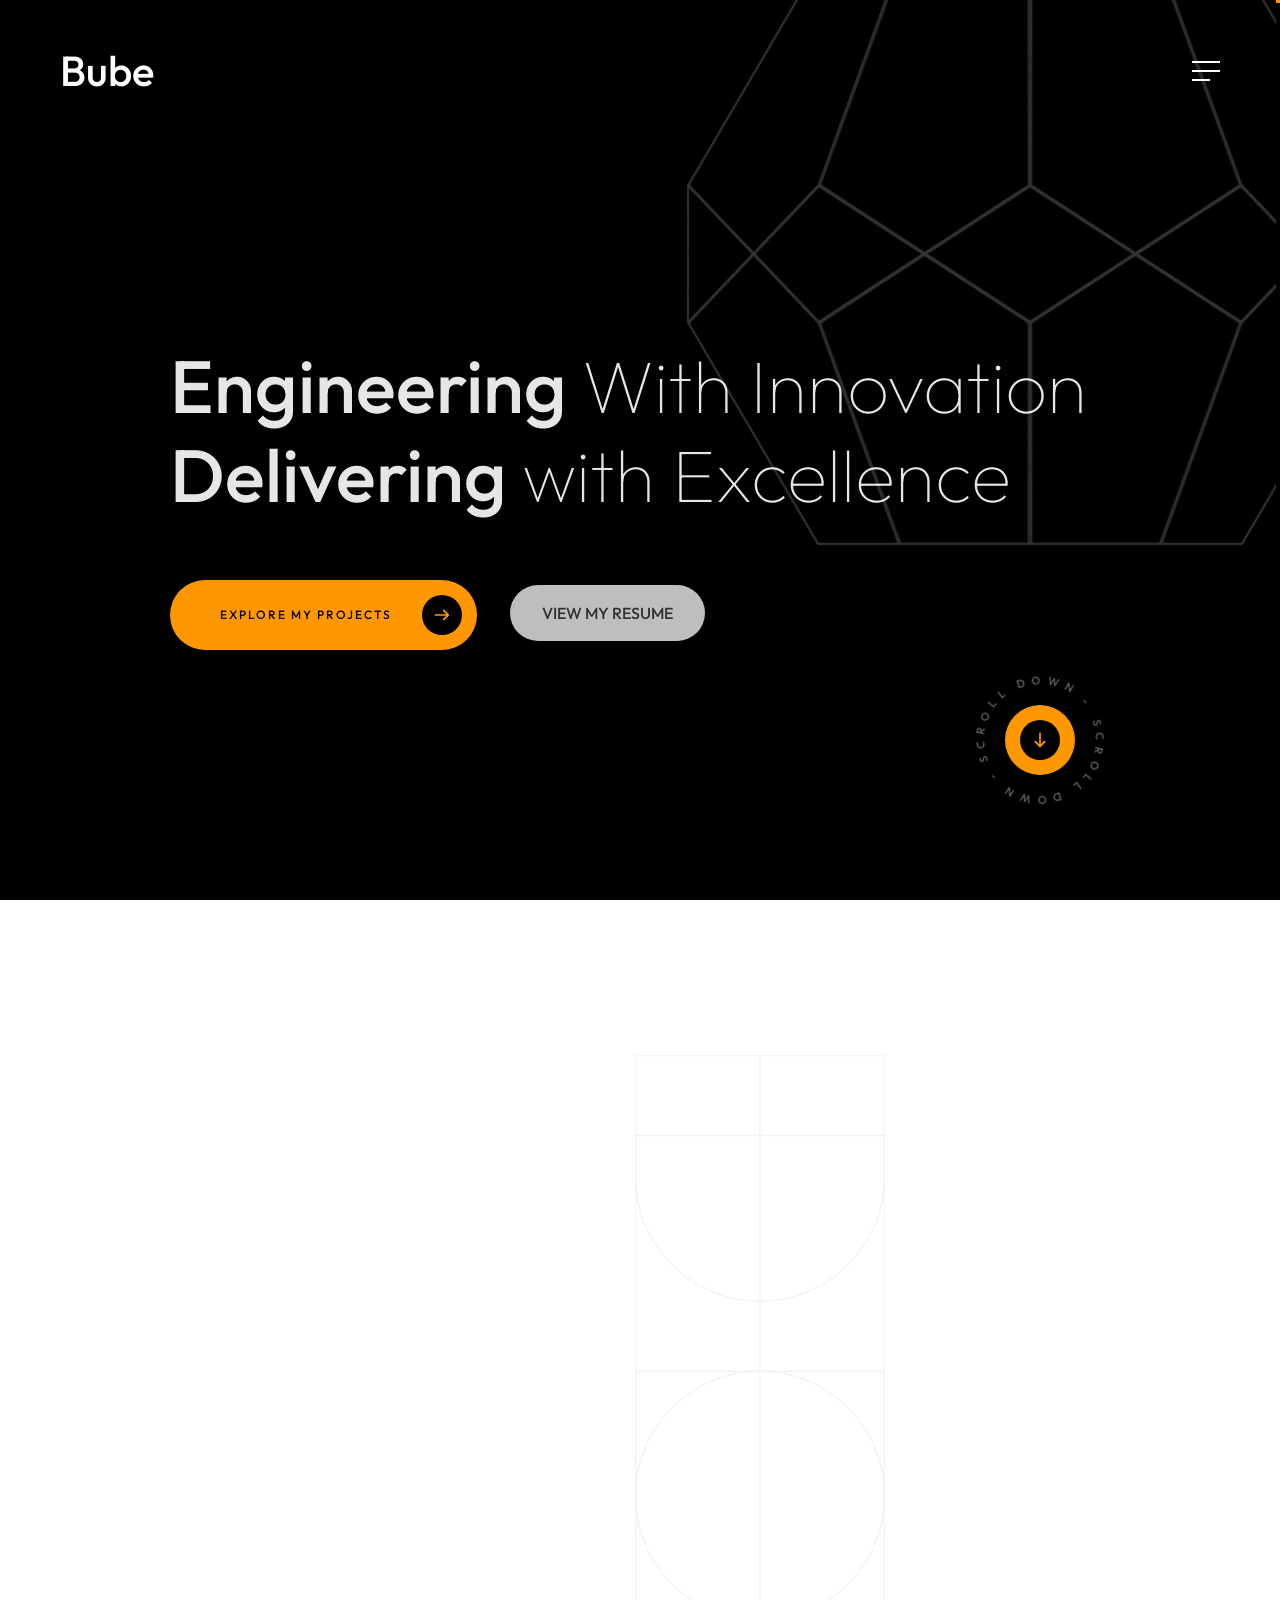
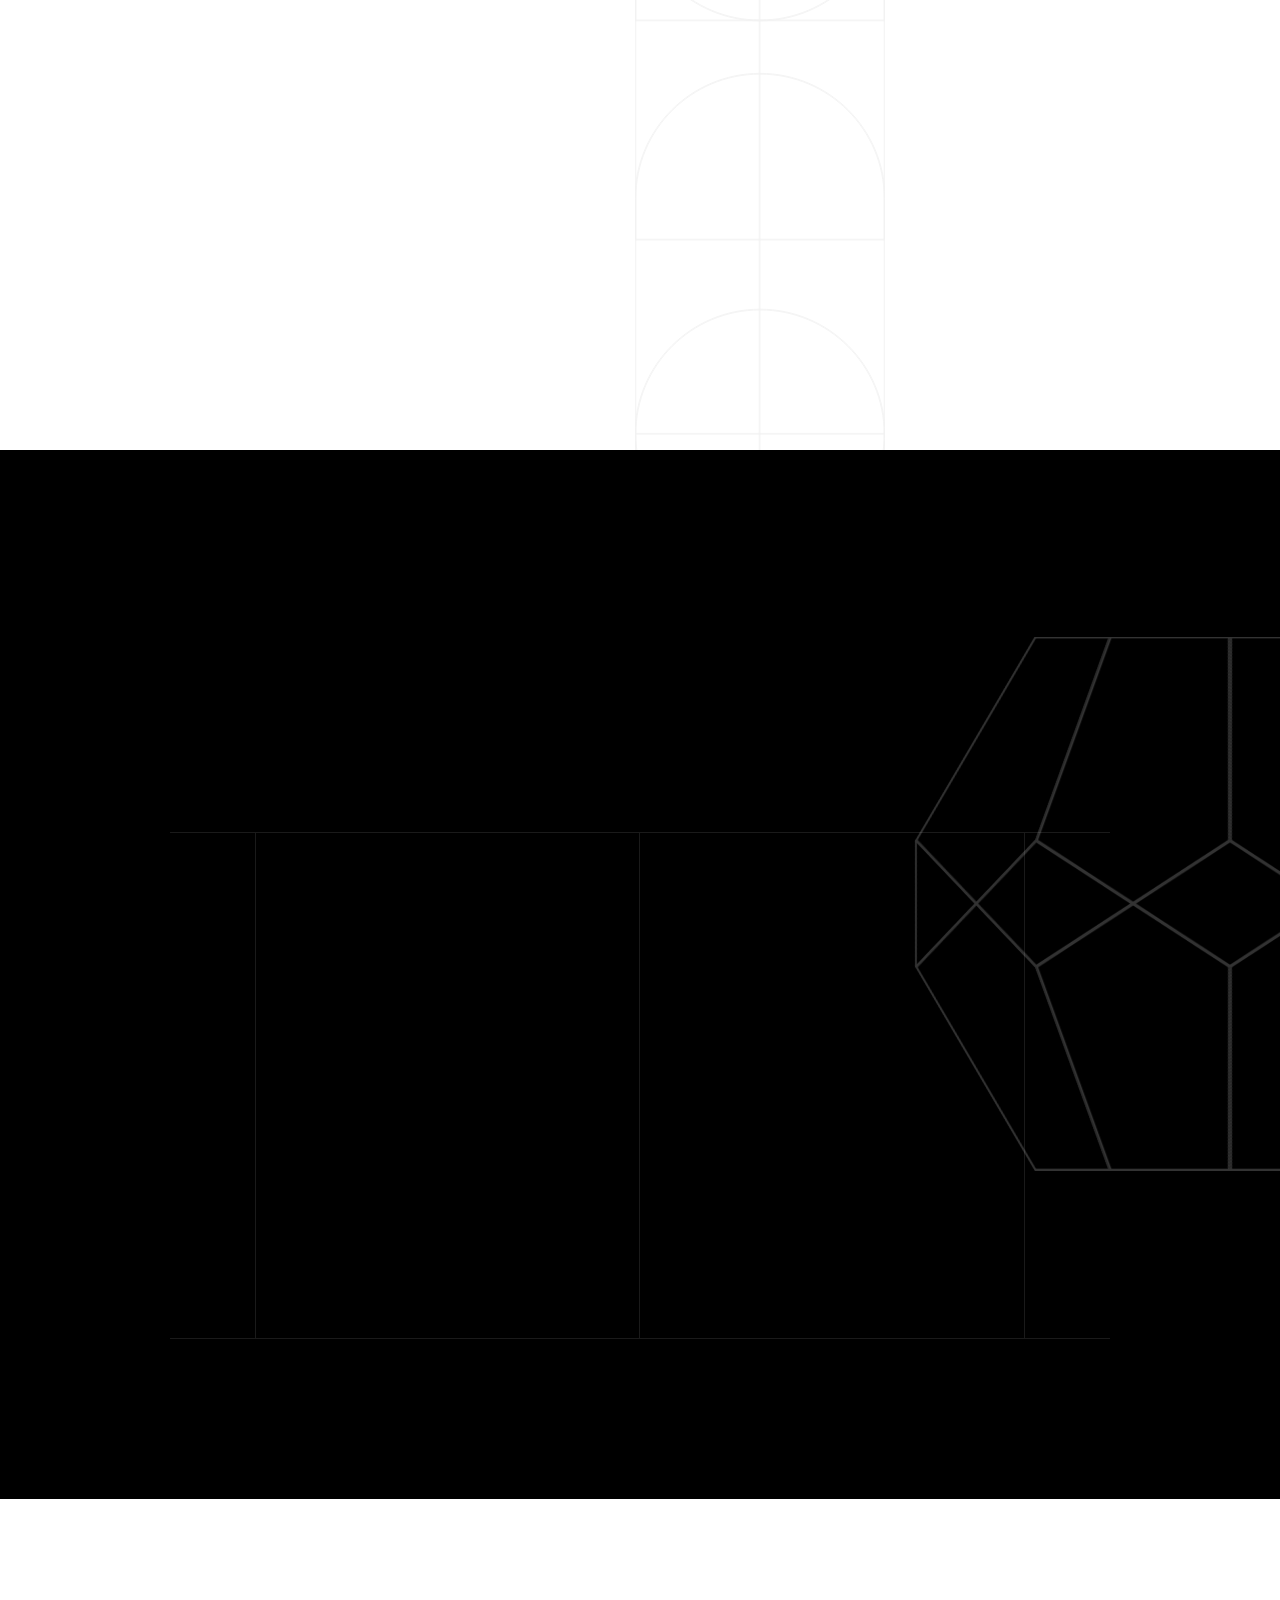
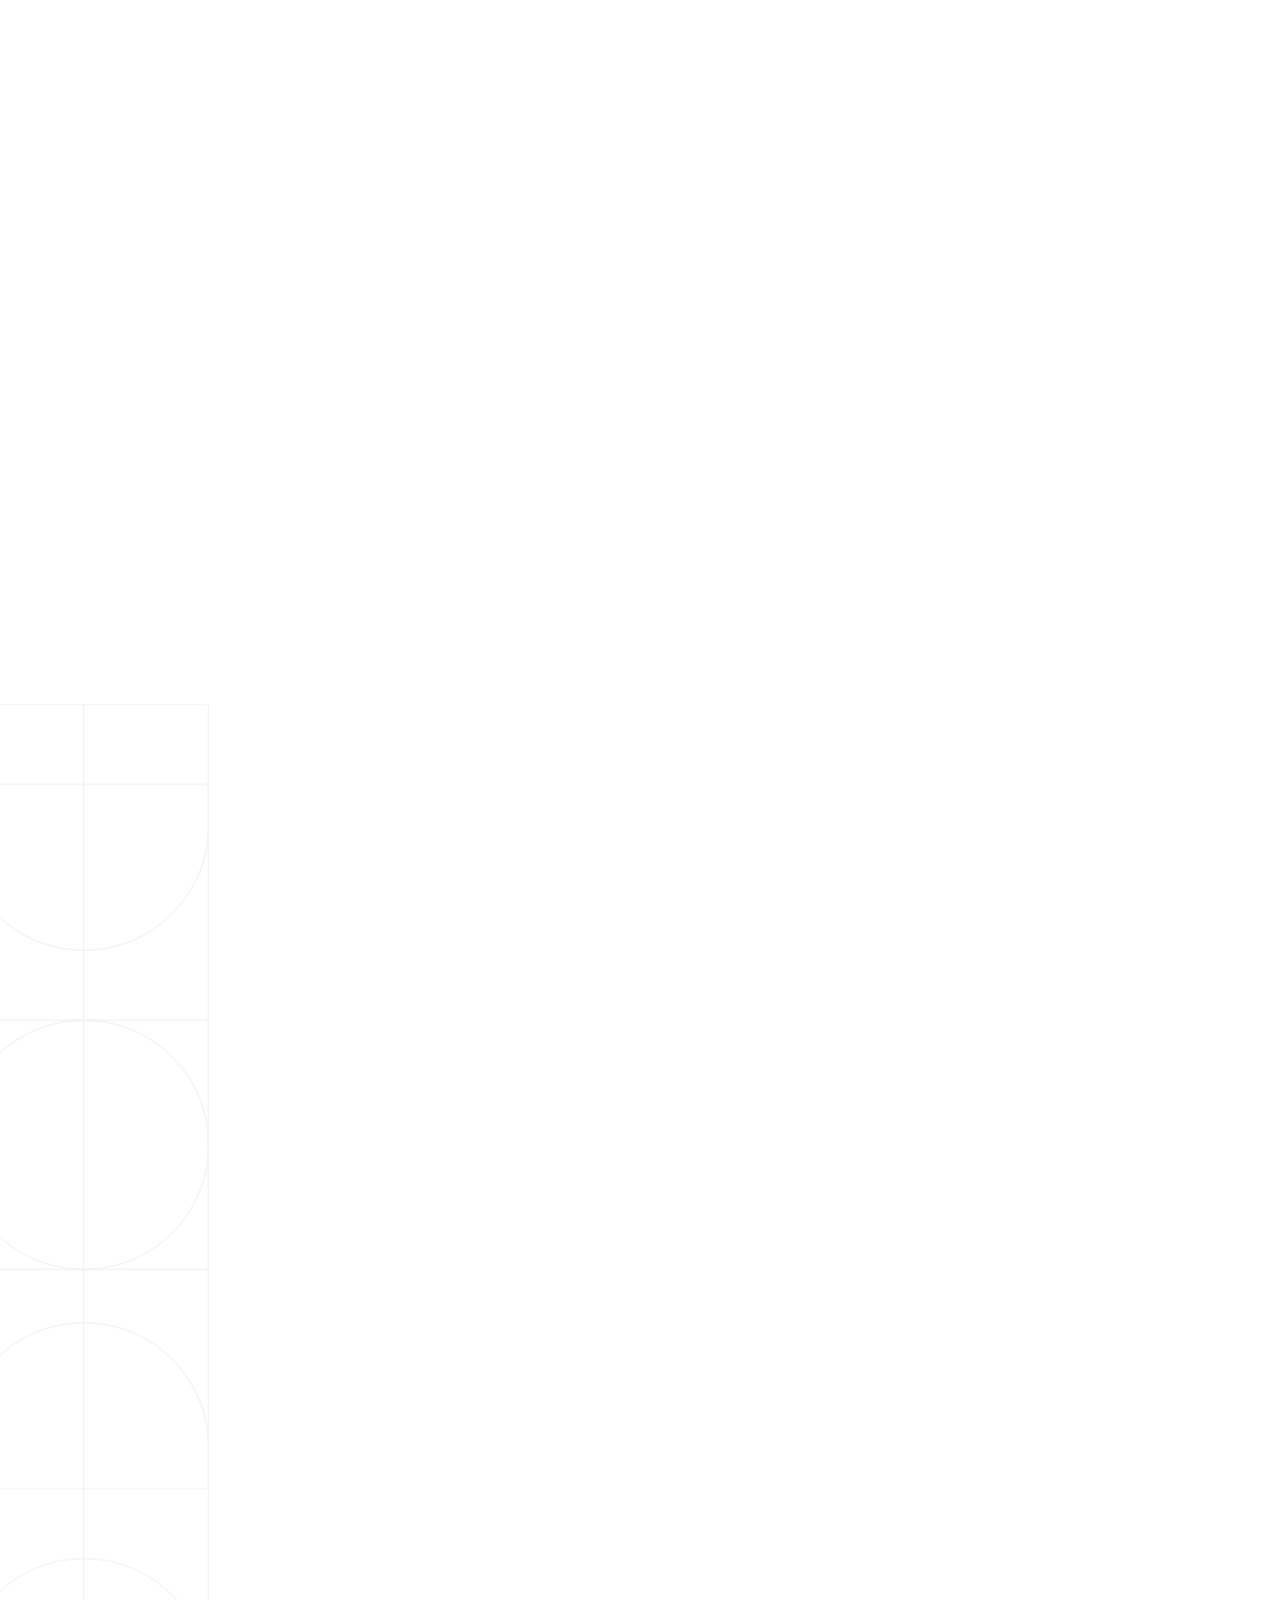
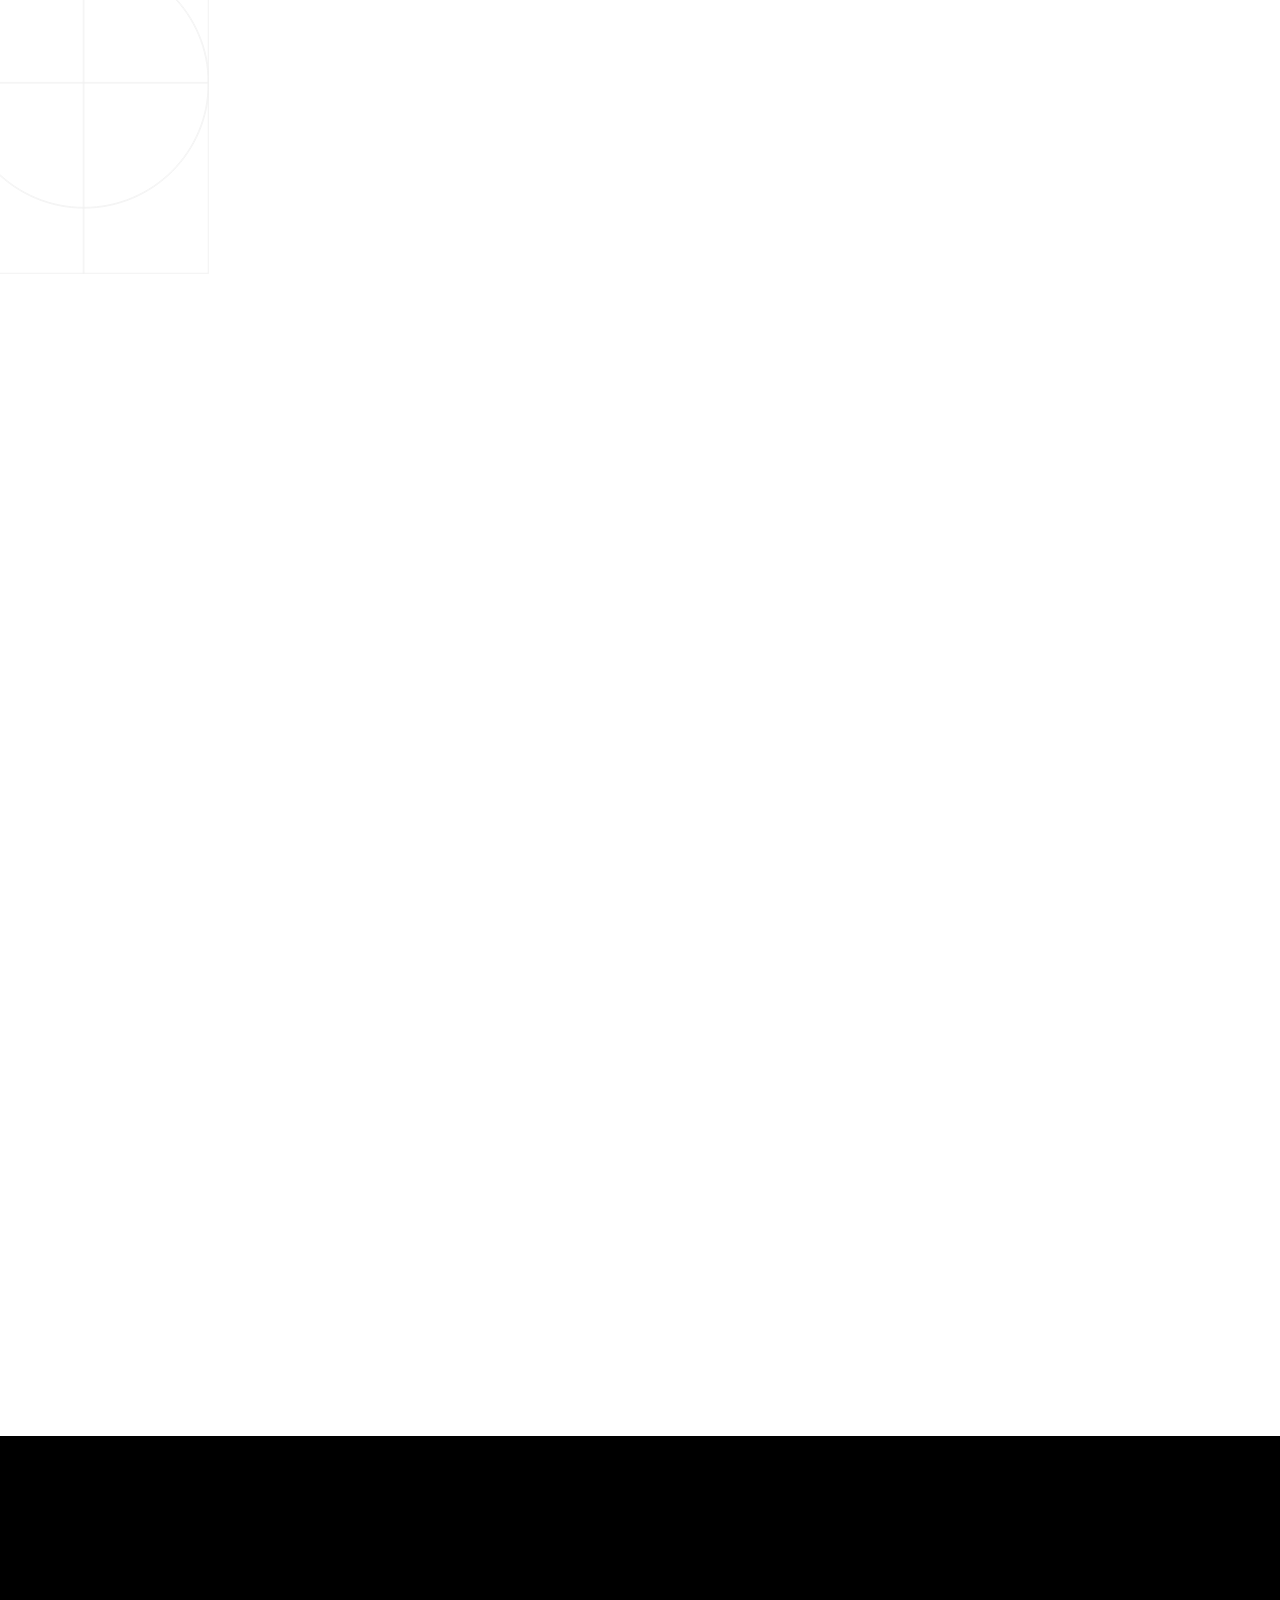
==== commit 9eceec1c: "removed index page animation" ====
--- a/index.html
+++ b/index.html
@@ -187,7 +187,7 @@
     <!-- wrapper -->
     <div class="mil-wrapper" id="top">
       <!-- cursor -->
-      <div class="mil-ball">
+      <!-- <div class="mil-ball">
         <span class="mil-icon-1">
           <svg viewBox="0 0 128 128">
             <path
@@ -197,11 +197,11 @@
         </span>
         <div class="mil-more-text">More</div>
         <div class="mil-choose-text">Сhoose</div>
-      </div>
+      </div> -->
       <!-- cursor end -->
 
       <!-- preloader -->
-      <div class="mil-preloader">
+      <!-- <div class="mil-preloader">
         <div class="mil-preloader-animation">
           <div class="mil-pos-abs mil-animation-1">
             <p class="mil-h3 mil-muted mil-thin">Engineering</p>
@@ -216,7 +216,7 @@
             </div>
           </div>
         </div>
-      </div>
+      </div> -->
       <!-- preloader end -->
 
       <!-- scrollbar progress -->
@@ -242,7 +242,7 @@
                 <nav class="mil-main-menu" id="swupMenu">
                   <ul>
                     <li class="mil-has-children">
-                      <a href="project category.html">Projects</a>
+                      <a href="project.html">Projects</a>
                     </li>
                     <li class="mil-has-children">
                       <a href="https://drive.google.com/file/d/1zMLbFC4R2l5Rw3zKyCMv-7SbCUBHVBNW/view?usp=drivesdk" class=""
@@ -437,7 +437,7 @@
                     </div>
                   </div>
 
-                  <a href="project category.html" class="mil-button mil-arrow-place mil-btn-space">
+                  <a href="project.html" class="mil-button mil-arrow-place mil-btn-space">
                                     <span>Explore my Projects</span>
                                 </a>
 
@@ -670,7 +670,7 @@
                     </div>
                     <div class="mil-up">
                       <a
-                        href="project category.html"
+                        href="project.html"
                         class="mil-button mil-arrow-place mil-mb-60"
                         ><span>Explore my Projects</span></a
                       >
@@ -837,7 +837,7 @@
                               <a href="index.html">Home</a>
                             </li>
                             <li class="mil-up">
-                              <a href="project category.html">Projects</a>
+                              <a href="project.html">Projects</a>
                             </li>
                             <li class="mil-up">
   <a
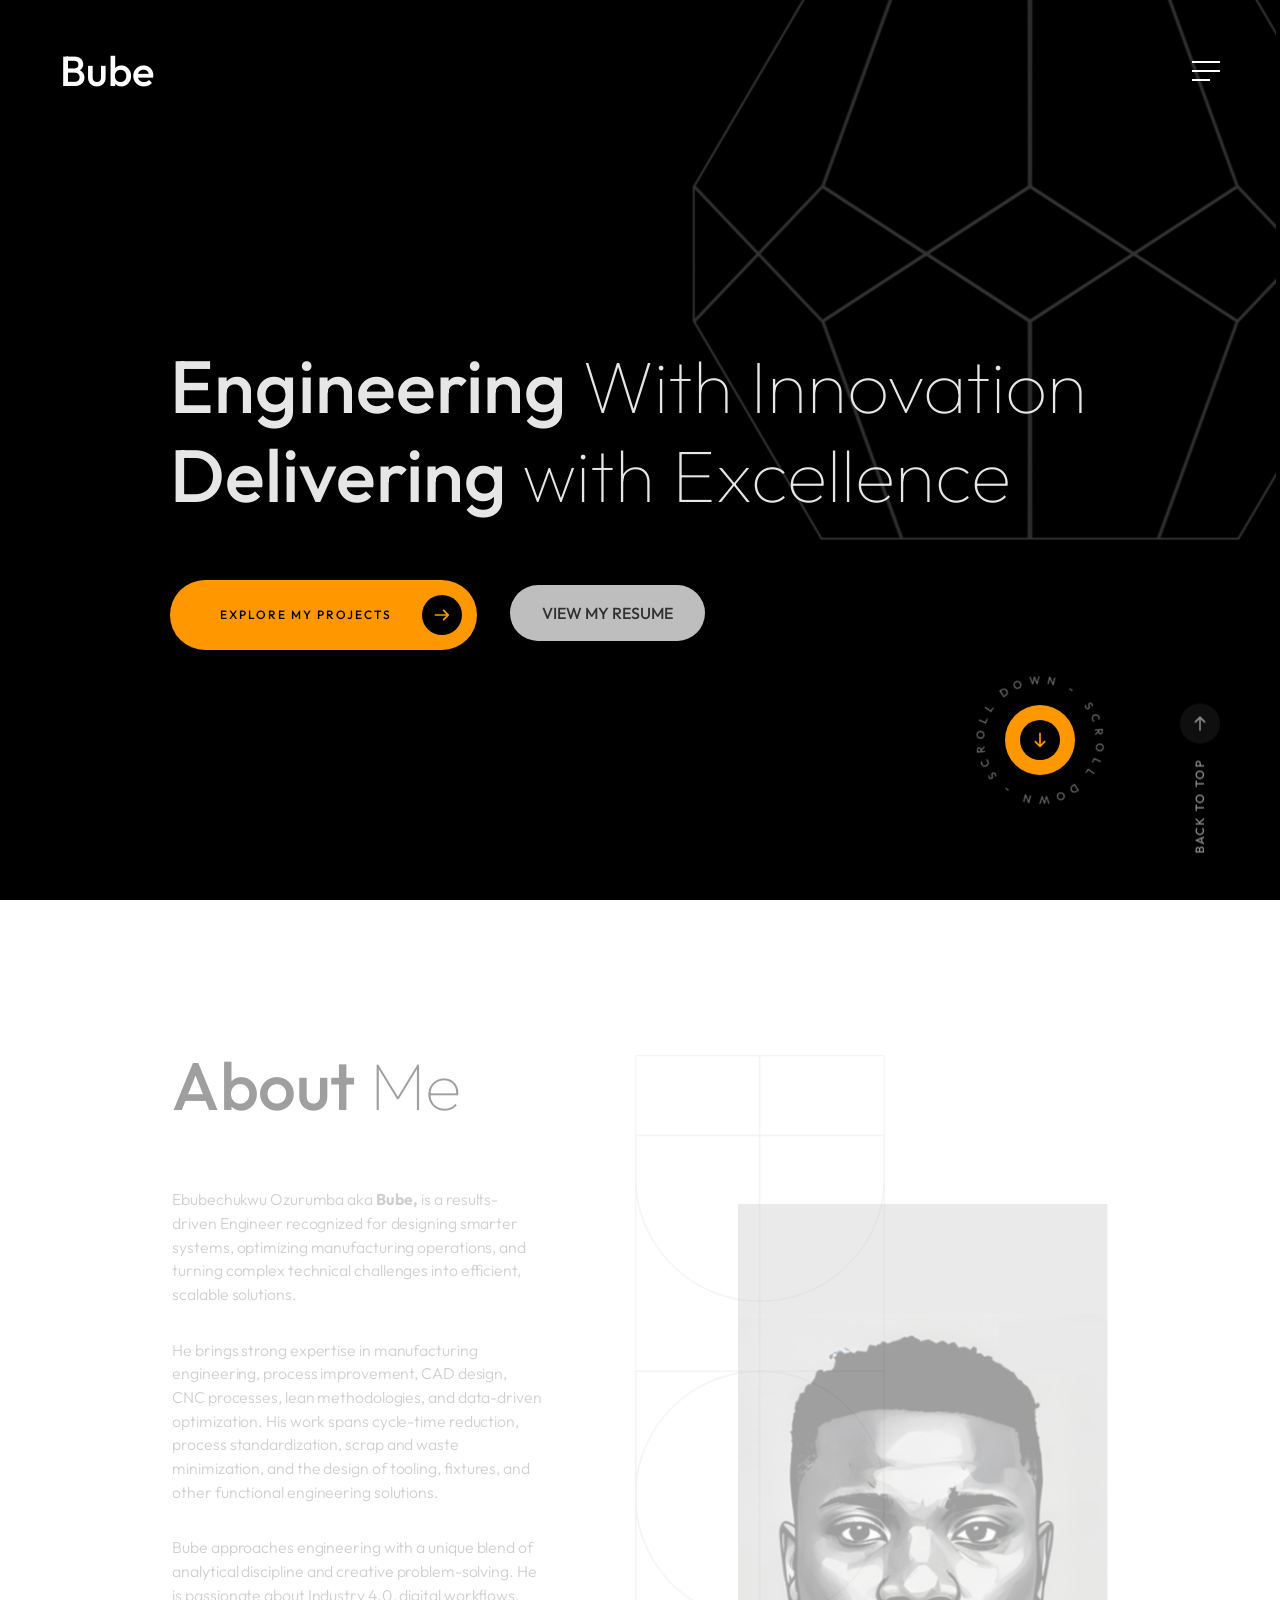
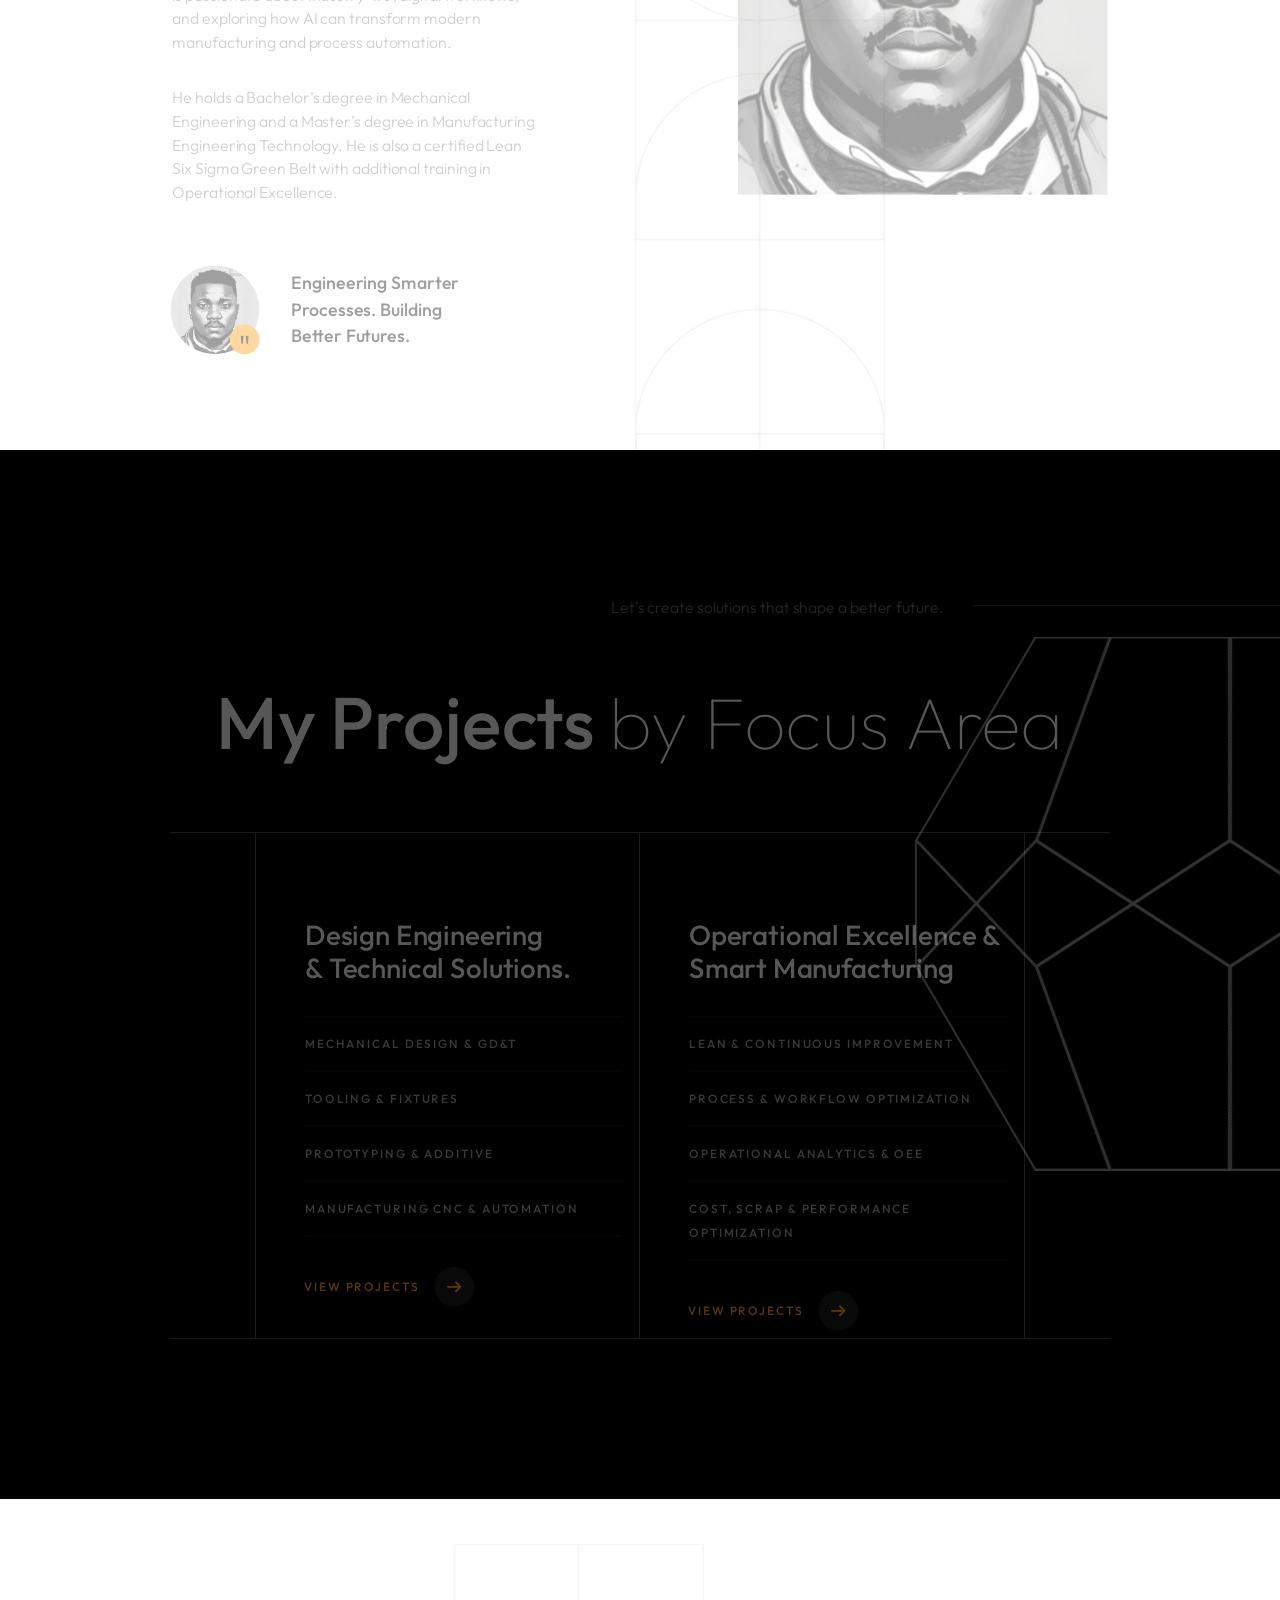
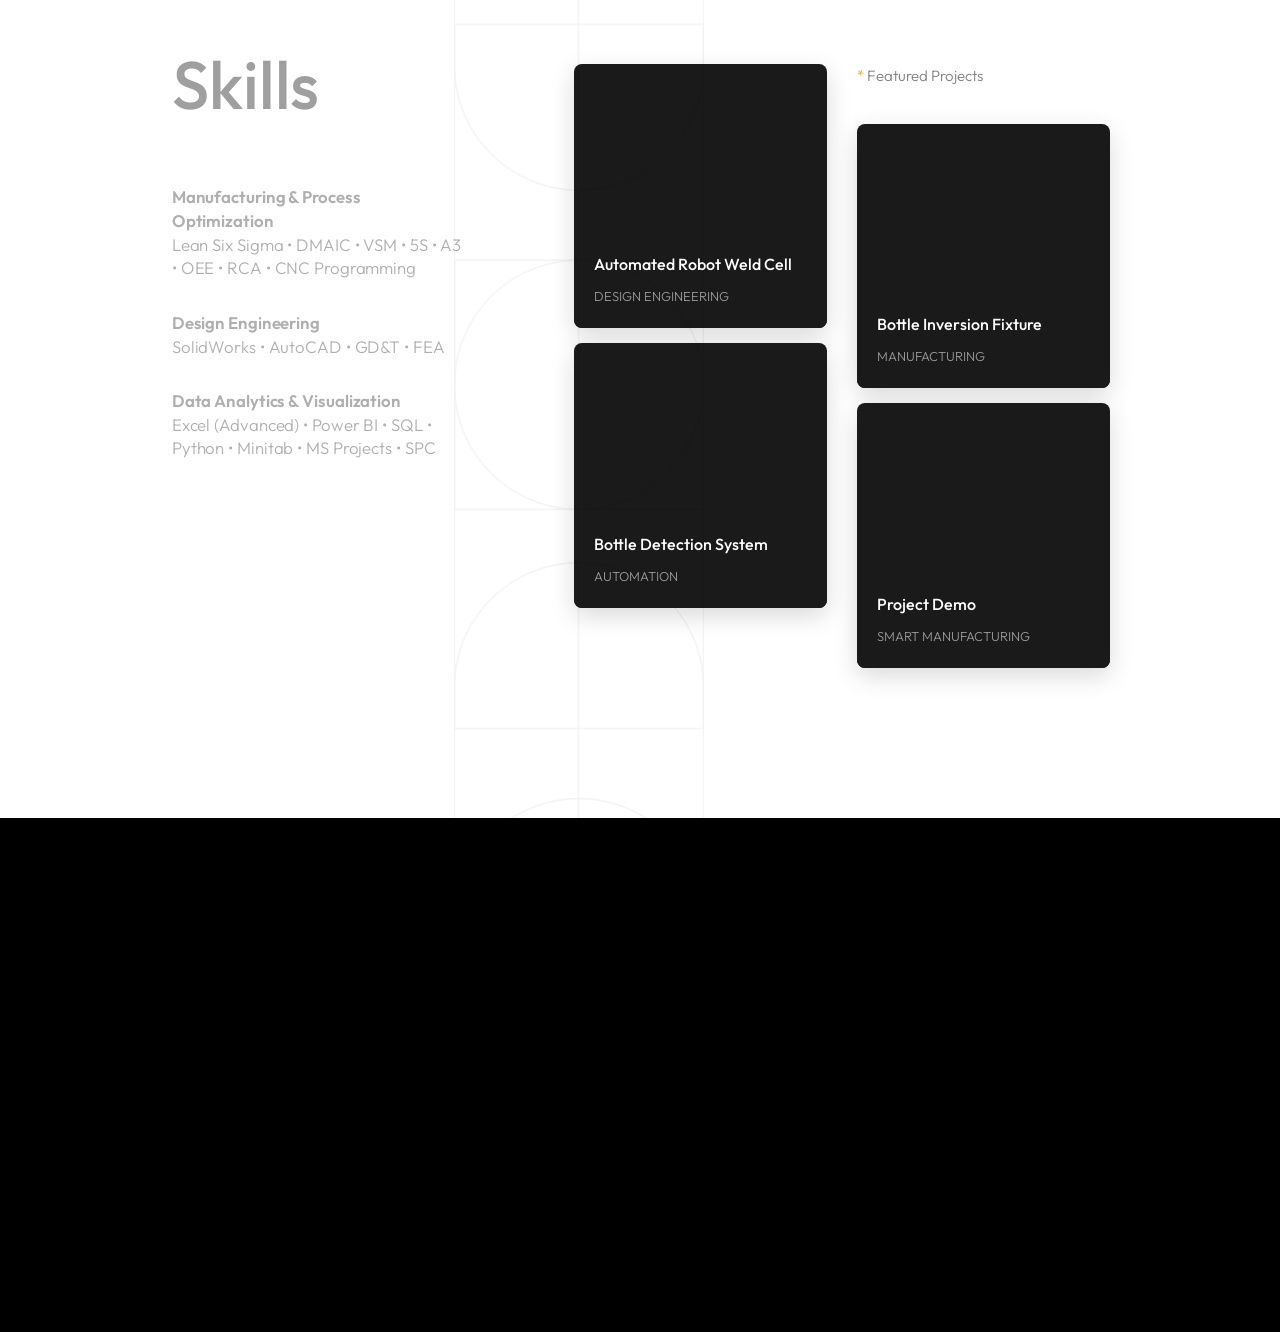
==== commit 58db21d8: "updated the certification & award page and the porfolio page" ====
--- a/index.html
+++ b/index.html
@@ -1,4 +1,4 @@
-<!DOCTYPE html>
+<!doctype html>
 <html lang="zxx">
   <head>
     <meta charset="UTF-8" />
@@ -16,169 +16,6 @@
     <!-- victory scss -->
     <link rel="stylesheet" href="css/style.css" />
     <!-- Custom styles for video cards -->
-    <style>
-      .youtube-hover-container {
-        position: relative;
-        width: 100%;
-        padding-bottom: 56.25%;
-        overflow: hidden;
-        cursor: pointer;
-        border-radius: 4px;
-        background: #000;
-        box-shadow: 0 4px 20px rgba(0, 0, 0, 0.1);
-        transition: all 0.4s cubic-bezier(0, 0, 0.3642, 1);
-      }
-      
-      .youtube-hover-container:hover {
-        box-shadow: 0 8px 30px rgba(0, 0, 0, 0.2);
-        transform: translateY(-4px);
-      }
-      
-      .youtube-thumbnail {
-        position: absolute;
-        top: 0;
-        left: 0;
-        width: 100%;
-        height: 100%;
-        object-fit: cover;
-        transition: opacity 0.4s cubic-bezier(0, 0, 0.3642, 1), transform 0.4s cubic-bezier(0, 0, 0.3642, 1);
-        transform: scale(1.05);
-      }
-      
-      .youtube-hover-container:hover .youtube-thumbnail {
-        transform: scale(1);
-      }
-      
-      .youtube-iframe {
-        position: absolute;
-        top: 0;
-        left: 0;
-        width: 100%;
-        height: 100%;
-        opacity: 0;
-        pointer-events: none;
-        transition: opacity 0.4s cubic-bezier(0, 0, 0.3642, 1);
-        border: none;
-        z-index: 1;
-      }
-      
-      .youtube-hover-container:hover .youtube-iframe,
-      .youtube-hover-container.playing .youtube-iframe {
-        opacity: 1;
-        pointer-events: auto;
-      }
-      
-      .youtube-hover-container:hover .youtube-thumbnail,
-      .youtube-hover-container.playing .youtube-thumbnail {
-        opacity: 0;
-      }
-      
-      .play-button-overlay {
-        position: absolute;
-        top: 50%;
-        left: 50%;
-        transform: translate(-50%, -50%);
-        z-index: 2;
-        opacity: 0.9;
-        transition: all 0.3s cubic-bezier(0, 0, 0.3642, 1);
-        pointer-events: none;
-      }
-      
-      .play-button-overlay svg {
-        width: 68px;
-        height: 48px;
-        filter: drop-shadow(0 2px 8px rgba(0, 0, 0, 0.3));
-        transition: transform 0.3s cubic-bezier(0, 0, 0.3642, 1);
-      }
-      
-      .youtube-hover-container:hover .play-button-overlay {
-        opacity: 0;
-        transform: translate(-50%, -50%) scale(0.8);
-      }
-      
-      /* Override mil-team-card padding for video cards */
-      .mil-team-card.mil-video-card {
-        padding-bottom: 0 !important;
-        position: relative;
-      }
-      
-      /* Make description appear below video instead of overlaying */
-      .mil-team-card.mil-video-card .mil-description.mil-video-description {
-        position: relative !important;
-        opacity: 1 !important;
-        background: transparent !important;
-        padding: 20px 0 0 0 !important;
-        text-align: left !important;
-        display: block !important;
-        height: auto !important;
-        width: 100% !important;
-        top: auto !important;
-        left: auto !important;
-        pointer-events: auto !important;
-      }
-      
-      .mil-team-card.mil-video-card .mil-description.mil-video-description .mil-secrc-text {
-        opacity: 1 !important;
-        transform: none !important;
-      }
-      
-      .mil-team-card {
-        border-radius: 4px;
-        overflow: visible;
-      }
-      
-      .mil-team-card .mil-description {
-        background: linear-gradient(to top, rgba(0, 0, 0, 0.95) 0%, rgba(0, 0, 0, 0.7) 60%, transparent 100%);
-        padding: 40px 30px 30px;
-      }
-      
-      .mil-team-card:hover .mil-description {
-        opacity: 1;
-      }
-      
-      .mil-team-card .mil-description h5 a {
-        font-size: 16px;
-        line-height: 1.4;
-        font-weight: 500;
-      }
-      
-      .mil-team-card .mil-description .mil-link {
-        font-size: 13px;
-        letter-spacing: 1px;
-        text-transform: uppercase;
-      }
-      
-      /* Skills flex container */
-      .skills-flex-container {
-        display: flex;
-        flex-direction: column;
-        gap: 0;
-      }
-      
-      @media (min-width: 768px) {
-        .skills-flex-container {
-          flex-direction: row;
-          flex-wrap: wrap;
-          gap: 20px;
-        }
-        
-        .skills-flex-container p {
-          flex: 1 1 calc(50% - 10px);
-          min-width: 250px;
-        }
-      }
-      
-      @media (max-width: 768px) {
-        .play-button-overlay svg {
-          width: 50px;
-          height: 35px;
-        }
-        
-        .youtube-hover-container {
-          margin-bottom: 20px;
-        }
-      }
-    </style>
     <!-- page name -->
     <title>Ebube Ozurumba</title>
   </head>
@@ -245,17 +82,20 @@
                       <a href="project.html">Projects</a>
                     </li>
                     <li class="mil-has-children">
-                      <a href="https://drive.google.com/file/d/1zMLbFC4R2l5Rw3zKyCMv-7SbCUBHVBNW/view?usp=drivesdk" class=""
-   target="_blank"
-   rel="noopener noreferrer"
-   data-no-swup>
-   Resume
-</a>
+                      <a
+                        href="https://drive.google.com/file/d/1zMLbFC4R2l5Rw3zKyCMv-7SbCUBHVBNW/view?usp=drivesdk"
+                        class=""
+                        target="_blank"
+                        rel="noopener noreferrer"
+                        data-no-swup
+                      >
+                        Resume
+                      </a>
                     </li>
                     <li class="mil-has-children">
                       <a href="certifications.html">Certifications</a>
                     </li>
-                     <li class="mil-has-children">
+                    <li class="mil-has-children">
                       <a href="research.html">Research</a>
                     </li>
                     <li class="mil-has-children">
@@ -265,14 +105,10 @@
                       <a href="skills.html">Skills & Tools</a>
                     </li>
                     <li class="mil-up">
-  <a
-    href="mailto:ebubeozurumba@gmail.com"
-    data-no-swup
-  >
-    Contact
-  </a>
-</li>
-               
+                      <a href="mailto:ebubeozurumba@gmail.com" data-no-swup>
+                        Contact
+                      </a>
+                    </li>
                   </ul>
                 </nav>
               </div>
@@ -356,7 +192,7 @@
                         <h6 class="mil-muted mil-mb-30">United States</h6>
 
                         <p class="mil-light-soft mil-up">
-                          71 South Los Carneros Road, California
+                          Chicago, Illinois
                           <span class="mil-no-wrap">+1 (309) 237-9651</span>
                         </p>
                       </div>
@@ -437,18 +273,22 @@
                     </div>
                   </div>
 
-                  <a href="project.html" class="mil-button mil-arrow-place mil-btn-space">
-                                    <span>Explore my Projects</span>
-                                </a>
-
-                                <a href="https://drive.google.com/file/d/1zMLbFC4R2l5Rw3zKyCMv-7SbCUBHVBNW/view?usp=drivesdk" class="resume-btn"
-   target="_blank"
-   rel="noopener noreferrer"
-   data-no-swup>
-   VIEW MY RESUME
-</a>
-
-
+                  <a
+                    href="project.html"
+                    class="mil-button mil-arrow-place mil-btn-space"
+                  >
+                    <span>Explore my Projects</span>
+                  </a>
+
+                  <a
+                    href="https://drive.google.com/file/d/1zMLbFC4R2l5Rw3zKyCMv-7SbCUBHVBNW/view?usp=drivesdk"
+                    class="resume-btn"
+                    target="_blank"
+                    rel="noopener noreferrer"
+                    data-no-swup
+                  >
+                    VIEW MY RESUME
+                  </a>
 
                   <div class="mil-circle-text">
                     <svg
@@ -501,23 +341,35 @@
                       About <span class="mil-thin">Me</span>
                     </h2>
                     <p class="mil-up mil-mb-30">
-                      Ebubechukwu Ozurumba aka <strong>Bube,</strong> is a results-driven Engineer recognized for designing smarter systems, optimizing manufacturing operations, and turning complex technical challenges into efficient, scalable solutions.
-
+                      Ebubechukwu Ozurumba aka <strong>Bube,</strong> is a
+                      results-driven Engineer recognized for designing smarter
+                      systems, optimizing manufacturing operations, and turning
+                      complex technical challenges into efficient, scalable
+                      solutions.
                     </p>
 
                     <p class="mil-up mil-mb-30">
-                      He brings strong expertise in manufacturing engineering, process improvement, CAD design, CNC processes, lean methodologies, and data-driven optimization. His work spans cycle-time reduction, process standardization, scrap and waste minimization, and the design of tooling, fixtures, and other functional engineering solutions.
-
+                      He brings strong expertise in manufacturing engineering,
+                      process improvement, CAD design, CNC processes, lean
+                      methodologies, and data-driven optimization. His work
+                      spans cycle-time reduction, process standardization, scrap
+                      and waste minimization, and the design of tooling,
+                      fixtures, and other functional engineering solutions.
                     </p>
 
                     <p class="mil-up mil-mb-30">
-                      Bube approaches engineering with a unique blend of analytical discipline and creative problem-solving. He is passionate about Industry 4.0, digital workflows, and exploring how AI can transform modern manufacturing and process automation.
-
+                      Bube approaches engineering with a unique blend of
+                      analytical discipline and creative problem-solving. He is
+                      passionate about Industry 4.0, digital workflows, and
+                      exploring how AI can transform modern manufacturing and
+                      process automation.
                     </p>
 
                     <p class="mil-up mil-mb-60">
-                      He holds a Bachelor’s degree in Mechanical Engineering and a Master’s degree in Manufacturing Engineering Technology. He is also a certified Lean Six Sigma Green Belt with additional training in Operational Excellence.
-
+                      He holds a Bachelor’s degree in Mechanical Engineering and
+                      a Master’s degree in Manufacturing Engineering Technology.
+                      He is also a certified Lean Six Sigma Green Belt with
+                      additional training in Operational Excellence.
                     </p>
 
                     <div class="mil-about-quote">
@@ -529,7 +381,6 @@
                       </div>
                       <h6 class="mil-quote mil-up">
                         Engineering Smarter Processes. Building Better Futures.
-                        
                       </h6>
                     </div>
                   </div>
@@ -556,7 +407,6 @@
           </section>
           <!-- about end -->
 
-
           <!-- Start project category section -->
           <section class="mil-dark-bg">
             <div class="mi-invert-fix">
@@ -593,8 +443,6 @@
                   </div>
                 </div>
 
-
-
                 <div class="row mil-services-grid m-0">
                   <div
                     class="expertise-box col-md-6 col-lg-z col-md-6 col-lg-3 mil-services-grid-item P-2"
@@ -606,12 +454,12 @@
                       <h4 class="mil-muted mil-up mil-mb-30">
                         Design Engineering <br />& Technical Solutions.
                       </h4>
-                      
+
                       <ul class="mil-service-list mil-light mil-mb-30">
-                        <li class="mil-up">Mechanical Design</li>
-                        <li class="mil-up">CAD and GD&T</li>
-                        <li class="mil-up">Tooling and Fixtures</li>
-                        <li class="mil-up">Prototyping & Addictive Manufacturing</li>
+                        <li class="mil-up">Mechanical Design & GD&T</li>
+                        <li class="mil-up">TOOLING & FIXTURES</li>
+                        <li class="mil-up">PROTOTYPING & ADDITIVE</li>
+                        <li class="mil-up">MANUFACTURING CNC & AUTOMATION</li>
                       </ul>
                       <div
                         class="mil-link mil-accent mil-arrow-place mil-up view-more-secondary-btn"
@@ -630,12 +478,14 @@
                       <h4 class="mil-muted mil-up mil-mb-30">
                         Operational Excellence & <br />Smart Manufacturing
                       </h4>
-                      
+
                       <ul class="mil-service-list mil-light mil-mb-30">
                         <li class="mil-up">Lean & Continuous Improvement</li>
                         <li class="mil-up">Process & workflow optimization</li>
                         <li class="mil-up">Operational Analytics & OEE</li>
-                        <li class="mil-up">Cost, Scrap & Performance Optimization</li>
+                        <li class="mil-up">
+                          Cost, Scrap & Performance Optimization
+                        </li>
                       </ul>
                       <div
                         class="mil-link mil-accent mil-arrow-place mil-up view-more-secondary-btn"
@@ -652,22 +502,41 @@
           </section>
           <!-- End project category section -->
 
-          <!-- Skills Section -->
+          <!-- team -->
           <section>
             <div class="container mil-p-120-30">
-              <div class="col justify-content-between align-items-center">
+              <div class="row justify-content-between align-items-center">
                 <div class="col-lg-5 col-xl-4">
                   <div class="mil-mb-90">
                     <h2 class="mil-up mil-mb-60">Skills</h2>
-                    <div class="skills-flex-container">
-                      <p class="mil-up mil-mb-30 selected-project-description"><span class="philosophy">Manufacturing & Process Optimization</span> <br /> Lean Six Sigma • DMAIC • VSM • 5S • A3 • OEE • RCA • CNC Programming </p>
-
-                      <p class="mil-up mil-mb-30 selected-project-description"><span class="philosophy">Design Engineering</span> <br /> SolidWorks • AutoCAD • GD&T • FEA</p>
-
-                      <p class="mil-up mil-mb-30 selected-project-description"><span class="philosophy">Data Analytics & Visualization</span> <br /> Excel (Advanced) • Power BI • SQL • Python • Minitab • MS Projects • SPC</p>
-
-                      <p class="mil-up mil-mb-30 selected-project-description"><span class="philosophy">Industry 4.0</span> <br /> Digital Workflows • Automation Concepts • Simulation</p>
-                    </div>
+                    <p class="mil-up mil-mb-30 selected-project-description">
+                      <span class="philosophy"
+                        >Manufacturing & Process Optimization</span
+                      >
+                      <br />
+                      Lean Six Sigma • DMAIC • VSM • 5S • A3 • OEE • RCA • CNC
+                      Programming
+                    </p>
+
+                    <p class="mil-up mil-mb-30 selected-project-description">
+                      <span class="philosophy">Design Engineering</span> <br />
+                      SolidWorks • AutoCAD • GD&T • FEA
+                    </p>
+
+                    <p class="mil-up mil-mb-30 selected-project-description">
+                      <span class="philosophy"
+                        >Data Analytics & Visualization</span
+                      >
+                      <br />
+                      Excel (Advanced) • Power BI • SQL • Python • Minitab • MS
+                      Projects • SPC
+                    </p>
+
+                    <p class="mil-up mil-mb-30 selected-project-description">
+                      <span class="philosophy">Industry 4.0</span> <br />
+                      Digital Workflows • Automation Concepts • Simulation
+                    </p>
+
                     <div class="mil-up">
                       <a
                         href="project.html"
@@ -677,131 +546,75 @@
                     </div>
                   </div>
                 </div>
-                <div class="cols-12 gap-4">
+
+                <div class="col-lg-7">
                   <div class="mil-team-list">
                     <div class="mil-lines-place"></div>
 
-                      <!-- Video 1 -->
-                      <div class="col-12 col-md-6 col-lg-8 mil-mb-10">
-                        <div class="mil-team-card mil-video-card mil-up">
-                          <div class="youtube-hover-container">
-                            <img src="img/faces/WELD1.png" alt="Automated Robot Weld Cell" class="youtube-thumbnail" />
-                            <iframe 
-                              class="youtube-iframe" 
-                              src="https://www.youtube.com/embed/Rd2rGMqBU8I?enablejsapi=1&mute=1" 
-                              frameborder="0" 
-                              allow="accelerometer; autoplay; clipboard-write; encrypted-media; gyroscope; picture-in-picture" 
-                              allowfullscreen
-                            ></iframe>
-                            <div class="play-button-overlay">
-                              <svg width="68" height="48" viewBox="0 0 68 48">
-                                <path d="M66.52,7.74c-0.78-2.93-2.49-5.41-5.42-6.19C55.79,.13,34,0,34,0S12.21,.13,6.9,1.55 C3.97,2.33,2.27,4.81,1.48,7.74C0.06,13.05,0,24,0,24s0.06,10.95,1.48,16.26c0.78,2.93,2.49,5.41,5.42,6.19 C12.21,47.87,34,48,34,48s21.79-0.13,27.1-1.55c2.93-0.78,4.63-3.26,5.42-6.19C67.94,34.95,68,24,68,24S67.94,13.05,66.52,7.74z" fill="#f00"></path>
-                                <path d="M 45,24 27,14 27,34" fill="#fff"></path>
-                              </svg>
-                            </div>
+                    <div class="row mil-mb-60">
+                      <div class="col-lg-30">
+                        <!-- Video 1 -->
+                        <div class="portfolio-video-card mil-mb-30">
+                          <iframe
+                            src="https://www.youtube.com/embed/Rd2rGMqBU8I"
+                            title="Video 1"
+                            allowfullscreen
+                          >
+                          </iframe>
+                          <div class="video-info">
+                            <h5>Automated Robot Weld Cell</h5>
+                            <p>Design Engineering</p>
                           </div>
-                          <div class="mil-description mil-video-description">
-                            <div class="mil-secrc-text">
-                              <h5 class="mil-muted mil-mb-5">
-                                <a
-                                  href="https://youtu.be/Rd2rGMqBU8I?si=lCkE0MKmoHJXcW05"
-                                  target="_blank"
-                                  rel="noopener noreferrer"
-                                  data-no-swup
-                                >Automated Robot Weld Cell</a>
-                              </h5>
-                              <p class="mil-link mil-light-soft mil-mb-10">
-                                Design Engineering
-                              </p>
-                            </div>
+                        </div>
+
+                        <!-- Video 2 -->
+                        <div class="portfolio-video-card mil-mb-30">
+                          <iframe
+                            src="https://www.youtube.com/embed/3d1Te70gU28"
+                            title="Video 2"
+                            allowfullscreen
+                          >
+                          </iframe>
+                          <div class="video-info">
+                            <h5>Bottle Detection System</h5>
+                            <p>Automation</p>
                           </div>
                         </div>
                       </div>
 
-                      <!-- Video 2 -->
-                      <div class="col-12 col-md-6 col-lg-8 mil-mb-10">
-                        <div class="mil-team-card mil-video-card mil-up">
-                          <div class="youtube-hover-container">
-                            <img src="img/faces/WELD2.png" alt="Bottle Poka-Yoke Detection & Sorting System" class="youtube-thumbnail" />
-                            <iframe 
-                              class="youtube-iframe" 
-                              src="https://www.youtube.com/embed/3d1Te70gU28?enablejsapi=1&mute=1" 
-                              frameborder="0" 
-                              allow="accelerometer; autoplay; clipboard-write; encrypted-media; gyroscope; picture-in-picture" 
-                              allowfullscreen
-                            ></iframe>
-                            <div class="play-button-overlay">
-                              <svg width="68" height="48" viewBox="0 0 68 48">
-                                <path d="M66.52,7.74c-0.78-2.93-2.49-5.41-5.42-6.19C55.79,.13,34,0,34,0S12.21,.13,6.9,1.55 C3.97,2.33,2.27,4.81,1.48,7.74C0.06,13.05,0,24,0,24s0.06,10.95,1.48,16.26c0.78,2.93,2.49,5.41,5.42,6.19 C12.21,47.87,34,48,34,48s21.79-0.13,27.1-1.55c2.93-0.78,4.63-3.26,5.42-6.19C67.94,34.95,68,24,68,24S67.94,13.05,66.52,7.74z" fill="#f00"></path>
-                                <path d="M 45,24 27,14 27,34" fill="#fff"></path>
-                              </svg>
-                            </div>
-                          </div>
-                          <div class="mil-description mil-video-description">
-                            <div class="mil-secrc-text">
-                              <h5 class="mil-muted mil-mb-5">
-                                <a href="https://youtu.be/3d1Te70gU28?si=bpNertu8QTzUGAD0" target="_blank" rel="noopener noreferrer" data-no-swup
-                                >Bottle Poka-Yoke Detection & Sorting System</a>
-                              </h5>
-                              <p class="mil-link mil-light-soft mil-mb-10">
-                                Design Engineering
-                              </p>
-                            </div>
+                      <div class="col-lg-30">
+                        <p
+                          class="mil-mobile-hidden mil-text-sm mil-mb-30"
+                          style="height: 30px"
+                        >
+                          <span class="mil-accent">*</span> Featured Projects
+                        </p>
+
+                        <!-- Video 3 -->
+                        <div class="portfolio-video-card mil-mb-30">
+                          <iframe
+                            src="https://www.youtube.com/embed/pLKiVhX3T9s"
+                            title="Video 3"
+                            allowfullscreen
+                          >
+                          </iframe>
+                          <div class="video-info">
+                            <h5>Bottle Inversion Fixture</h5>
+                            <p>Manufacturing</p>
                           </div>
                         </div>
-                      </div>
-
-                      <!-- Video 3 -->
-                      <div class="col-12 col-md-6 col-lg-8 mil-mb-10">
-                        <div class="mil-team-card mil-video-card mil-up">
-                          <div class="youtube-hover-container">
-                            <img src="img/faces/WELD4.png" alt="Conveyor-Integrated Inline Bottle Inversion Fixture" class="youtube-thumbnail" />
-                            <iframe 
-                              class="youtube-iframe" 
-                              src="https://www.youtube.com/embed/pLKiVhX3T9s?enablejsapi=1&mute=1" 
-                              frameborder="0" 
-                              allow="accelerometer; autoplay; clipboard-write; encrypted-media; gyroscope; picture-in-picture" 
-                              allowfullscreen
-                            ></iframe>
-                            <div class="play-button-overlay">
-                              <svg width="68" height="48" viewBox="0 0 68 48">
-                                <path d="M66.52,7.74c-0.78-2.93-2.49-5.41-5.42-6.19C55.79,.13,34,0,34,0S12.21,.13,6.9,1.55 C3.97,2.33,2.27,4.81,1.48,7.74C0.06,13.05,0,24,0,24s0.06,10.95,1.48,16.26c0.78,2.93,2.49,5.41,5.42,6.19 C12.21,47.87,34,48,34,48s21.79-0.13,27.1-1.55c2.93-0.78,4.63-3.26,5.42-6.19C67.94,34.95,68,24,68,24S67.94,13.05,66.52,7.74z" fill="#f00"></path>
-                                <path d="M 45,24 27,14 27,34" fill="#fff"></path>
-                              </svg>
-                            </div>
-                          </div>
-                          <div class="mil-description mil-video-description">
-                            <div class="mil-secrc-text">
-                              <h5 class="mil-muted mil-mb-5">
-                                <a href="https://youtu.be/pLKiVhX3T9s?si=VgZjGAbwpQZ7DsW4" target="_blank" rel="noopener noreferrer" data-no-swup
-                                >Conveyor-Integrated Inline Bottle Inversion Fixture for Bottom Labeling</a>
-                              </h5>
-                              <p class="mil-link mil-light-soft mil-mb-10">
-                                Design Engineering
-                              </p>
-                            </div>
-                          </div>
-                        </div>
-                      </div>
-
-                      <!-- Non-video card (WELD3) -->
-                      <div class="col-12 col-md-6 col-lg-8 mil-mb-10">
-                        <div class="mil-team-card mil-up">
-                          <img src="img/faces/WELD3.png" alt="Waste Cost Analysis & Process Optimization" />
-                          <div class="mil-description">
-                            <div class="mil-secrc-text">
-                              <h5 class="mil-muted mil-mb-5">
-                                <a
-                                  href="https://drive.google.com/file/d/1giD82c2WelXQxC6YP0qoyTPCcntOX9ER/view?usp=drivesdk"
-                                  target="_blank"
-                                  rel="noopener noreferrer"
-                                  data-no-swup
-                                >Waste Cost Analysis & Process Optimization</a>
-                              </h5>
-                              <p class="mil-link mil-light-soft mil-mb-10">
-                                Smart Manufacturing
-                              </p>
-                            </div>
+
+                        <!-- Video 4 -->
+                        <div class="portfolio-video-card mil-mb-30">
+                          <iframe
+                            src="https://www.youtube.com/embed/dQw4w9WgXcQ"
+                            title="Video 4"
+                            allowfullscreen
+                          >
+                          </iframe>
+                          <div class="video-info">
+                            <h5>Project Demo</h5>
+                            <p>Smart Manufacturing</p>
                           </div>
                         </div>
                       </div>
@@ -811,8 +624,7 @@
               </div>
             </div>
           </section>
-          <!-- End Skills Section -->
-
+          <!-- team end -->
 
           <!-- footer -->
           <footer class="mil-dark-bg">
@@ -820,9 +632,7 @@
               <div class="container mil-p-120-60">
                 <div class="row justify-content-between">
                   <div class="col-md-4 col-lg-4 mil-mb-60">
-                    <div class="mil-muted mil-logo mil-up mil-mb-30">
-                      Bube.
-                    </div>
+                    <div class="mil-muted mil-logo mil-up mil-mb-30">Bube.</div>
 
                     <p class="mil-light-soft mil-up mil-mb-30">
                       © Copyright 2026 - Ebube ozurumba. All Rights Reserved.
@@ -840,17 +650,15 @@
                               <a href="project.html">Projects</a>
                             </li>
                             <li class="mil-up">
-  <a
-    href="https://drive.google.com/file/d/1zMLbFC4R2l5Rw3zKyCMv-7SbCUBHVBNW/view?usp=drivesdk"
-    target="_blank"
-    rel="noopener noreferrer"
-    data-no-swup
-  >
-    Resume
-  </a>
-</li>
-
-
+                              <a
+                                href="https://drive.google.com/file/d/1zMLbFC4R2l5Rw3zKyCMv-7SbCUBHVBNW/view?usp=drivesdk"
+                                target="_blank"
+                                rel="noopener noreferrer"
+                                data-no-swup
+                              >
+                                Resume
+                              </a>
+                            </li>
 
                             <li class="mil-up">
                               <a href="certifications.html">Certifications</a>
@@ -859,15 +667,14 @@
                               <a href="about.html">About Me</a>
                             </li>
 
-<li class="mil-up">
-  <a
-    href="mailto:ebubeozurumba@gmail.com"
-    data-no-swup
-  >
-    Contact
-  </a>
-</li>
-
+                            <li class="mil-up">
+                              <a
+                                href="mailto:ebubeozurumba@gmail.com"
+                                data-no-swup
+                              >
+                                Contact
+                              </a>
+                            </li>
                           </ul>
                         </nav>
                       </div>
@@ -1079,37 +886,39 @@
     <script src="js/main.js"></script>
     <!-- YouTube hover play script -->
     <script>
-      document.addEventListener('DOMContentLoaded', function() {
-        const containers = document.querySelectorAll('.youtube-hover-container');
-        
-        containers.forEach(container => {
-          const thumbnail = container.querySelector('.youtube-thumbnail');
-          const iframe = container.querySelector('.youtube-iframe');
-          const playButton = container.querySelector('.play-button-overlay');
+      document.addEventListener("DOMContentLoaded", function () {
+        const containers = document.querySelectorAll(
+          ".youtube-hover-container",
+        );
+
+        containers.forEach((container) => {
+          const thumbnail = container.querySelector(".youtube-thumbnail");
+          const iframe = container.querySelector(".youtube-iframe");
+          const playButton = container.querySelector(".play-button-overlay");
           let isPlaying = false;
           let baseSrc = iframe.src;
-          
-          container.addEventListener('mouseenter', function() {
+
+          container.addEventListener("mouseenter", function () {
             if (!isPlaying) {
               // Add autoplay parameter to the iframe src
-              if (!baseSrc.includes('autoplay=1')) {
-                const separator = baseSrc.includes('?') ? '&' : '?';
-                iframe.src = baseSrc + separator + 'autoplay=1';
+              if (!baseSrc.includes("autoplay=1")) {
+                const separator = baseSrc.includes("?") ? "&" : "?";
+                iframe.src = baseSrc + separator + "autoplay=1";
               }
-              container.classList.add('playing');
+              container.classList.add("playing");
               if (playButton) {
-                playButton.style.opacity = '0';
+                playButton.style.opacity = "0";
               }
               isPlaying = true;
             }
           });
-          
-          container.addEventListener('mouseleave', function() {
+
+          container.addEventListener("mouseleave", function () {
             // Reset iframe src to remove autoplay
             iframe.src = baseSrc;
-            container.classList.remove('playing');
+            container.classList.remove("playing");
             if (playButton) {
-              playButton.style.opacity = '0.9';
+              playButton.style.opacity = "0.9";
             }
             isPlaying = false;
           });
--- a/css/style.css
+++ b/css/style.css
@@ -502,8 +502,6 @@
   object-position: center;
 }
 
-
-
 /* -------------------------------------------
 BUBE TABLE
 .............................................. */
@@ -591,11 +589,6 @@
   font-weight: 600;
   color: #111827;
 }
-
-
-
-
-
 
 /* -------------------------------------------
 
@@ -676,16 +669,12 @@
   transform: scale(1.15) rotate(180deg);
 }
 
-
-
-
 /* //////////////////////////////////////////////////////////////////////////////////////////////////////////////////////////////////////////////////////////////////////////
 */
 
-
 .hero-intro {
   font-weight: 500;
-    font-size: 1.6rem;
+  font-size: 1.6rem;
   color: #ffffff;
 }
 
@@ -700,7 +689,7 @@
 }
 
 .feature-project-button span {
- color: white;
+  color: white;
 }
 
 .selected-project-description {
@@ -725,14 +714,14 @@
   font-size: clamp(1rem, 2.2vw, 1.5rem);
 }
 .selected-project-button {
-display: flex;
-gap: 2rem;
+  display: flex;
+  gap: 2rem;
 }
 
 .selected-project-btn {
   background-color: orange;
   color: black;
-  padding:0.5rem;
+  padding: 0.5rem;
 }
 
 .active-featured-btn {
@@ -756,18 +745,16 @@
 
 .phylosophy-headlines {
   font-size: clamp(0.7rem, 2.2vw, 0.9rem) !important;
- }
+}
 
 .featured-project-country {
   color: white !important;
 }
-
 
 .pholosophy-question {
   font-style: italic;
   font-weight: 500;
 }
-
 
 /***************************
 
@@ -798,15 +785,6 @@
   text-decoration: underline;
   transform: translateY(-2px); /* Small hover lift */
 }
-
-
-
-
-
-
-
-
-
 
 .mil-button {
   cursor: pointer;
@@ -2589,8 +2567,8 @@
 }
 
 .category-center {
-justify-content: center;
-align-items: center;
+  justify-content: center;
+  align-items: center;
 }
 
 .view-resume {
@@ -2937,6 +2915,176 @@
   left: -22.5%;
 }
 
+/* =========================
+   CERTIFICATION SYSTEM (ISOLATED)
+   SAFE - DOES NOT AFFECT TEAM SECTION
+========================= */
+
+#certifications .cert-card {
+  position: relative;
+  width: 100%;
+  height: 420px;
+  background: #f5f5f5;
+  border-radius: 12px;
+  overflow: hidden;
+
+  display: flex;
+  align-items: center;
+  justify-content: center;
+}
+
+/* only certification images */
+#certifications .cert-card img {
+  position: relative !important;
+  width: auto !important;
+  height: auto !important;
+  max-width: 100%;
+  max-height: 100%;
+  object-fit: contain !important;
+
+  transform: none !important;
+  top: auto !important;
+  left: auto !important;
+}
+
+/* zoom button */
+#certifications .mil-zoom-btn {
+  position: absolute;
+  top: 12px;
+  right: 12px;
+  z-index: 10;
+}
+
+/* hover effect (optional subtle upgrade) */
+#certifications .cert-card:hover {
+  transform: translateY(-4px);
+  transition: 0.3s ease;
+}
+
+/* -----------------------------------
+hhhhh
+-------------------------------------*/
+/* ===============================
+   PORTFOLIO VIDEO CARDS
+   Completely isolated
+================================= */
+
+.portfolio-video-card {
+  width: 100%;
+  background: #1a1a1a;
+  border-radius: 8px;
+  overflow: hidden;
+  margin-bottom: 15px;
+  box-shadow: 0 8px 25px rgba(0, 0, 0, 0.15);
+}
+
+.portfolio-video-card iframe {
+  display: block;
+  width: 100%;
+  aspect-ratio: 18 / 12;
+  border: none;
+}
+
+.video-info {
+  padding: 20px;
+  background: #1a1a1a;
+}
+
+.video-info h5 {
+  color: #fff;
+  margin: 0 0 8px;
+  font-size: 16px;
+}
+
+.video-info p {
+  color: #999;
+  margin: 0;
+  font-size: 13px;
+  text-transform: uppercase;
+}
+
+/* PORTFOLIO VIDEO */
+/* ==========================================
+   BUBE PORTFOLIO YOUTUBE STYLES
+========================================== */
+
+.bube-portfolio-youtube-wrapper {
+  position: absolute;
+  top: 0;
+  left: 0;
+  width: 100%;
+  height: 100%;
+}
+
+.bube-portfolio-youtube-frame {
+  width: 100%;
+  height: 100%;
+  display: block;
+  border: none;
+}
+
+.mil-portfolio-item:hover .bube-portfolio-youtube-frame {
+  transform: none !important;
+}
+
+.mil-portfolio-item {
+  position: relative;
+}
+
+.mil-portfolio-item .mil-cover {
+  z-index: 2;
+}
+
+.bube-portfolio-youtube-wrapper iframe {
+  pointer-events: auto;
+}
+
+/* ==========================================
+   SPACING FIX
+========================================== */
+
+/* Video -> title */
+#portfolio .mil-cover-frame {
+  margin-bottom: 18px !important;
+}
+
+/* Title */
+#portfolio .bube-portfolio-title {
+  margin-bottom: 14px !important;
+  line-height: 1.35;
+}
+
+/* Description */
+#portfolio .bube-portfolio-text {
+  margin-bottom: 18px !important;
+  line-height: 1.7;
+}
+
+/* Button */
+#portfolio .mil-btn-space {
+  margin-top: 0 !important;
+  display: inline-flex;
+}
+
+/* Mobile */
+@media screen and (max-width: 992px) {
+  .bube-portfolio-youtube-wrapper {
+    width: 100%;
+    height: 100%;
+  }
+
+  #portfolio .mil-cover-frame {
+    margin-bottom: 16px !important;
+  }
+
+  #portfolio .bube-portfolio-title {
+    margin-bottom: 12px !important;
+  }
+
+  #portfolio .bube-portfolio-text {
+    margin-bottom: 16px !important;
+  }
+}
 /* -------------------------------------------
 
 social icons
@@ -3865,7 +4013,9 @@
   width: 100%;
   height: 100%;
   left: -2px;
-  text-shadow: -2px 0 rgb(153, 153, 153), 2px 2px rgb(229, 229, 229);
+  text-shadow:
+    -2px 0 rgb(153, 153, 153),
+    2px 2px rgb(229, 229, 229);
   animation: glitch-anim2 1s infinite linear alternate-reverse;
 }
 
@@ -4548,13 +4698,6 @@
   transition-delay: 0.3s;
 }
 
-
-
-
-
-
-
-
 /* //////////////////////////////////////////////////////////////
 ////////////////////////////////////////////////////////////////////////////////////////////////////////////////////////////////////////
 */
@@ -4563,4 +4706,4 @@
   display: flex;
   justify-content: space-between;
   align-items: end;
-}+}
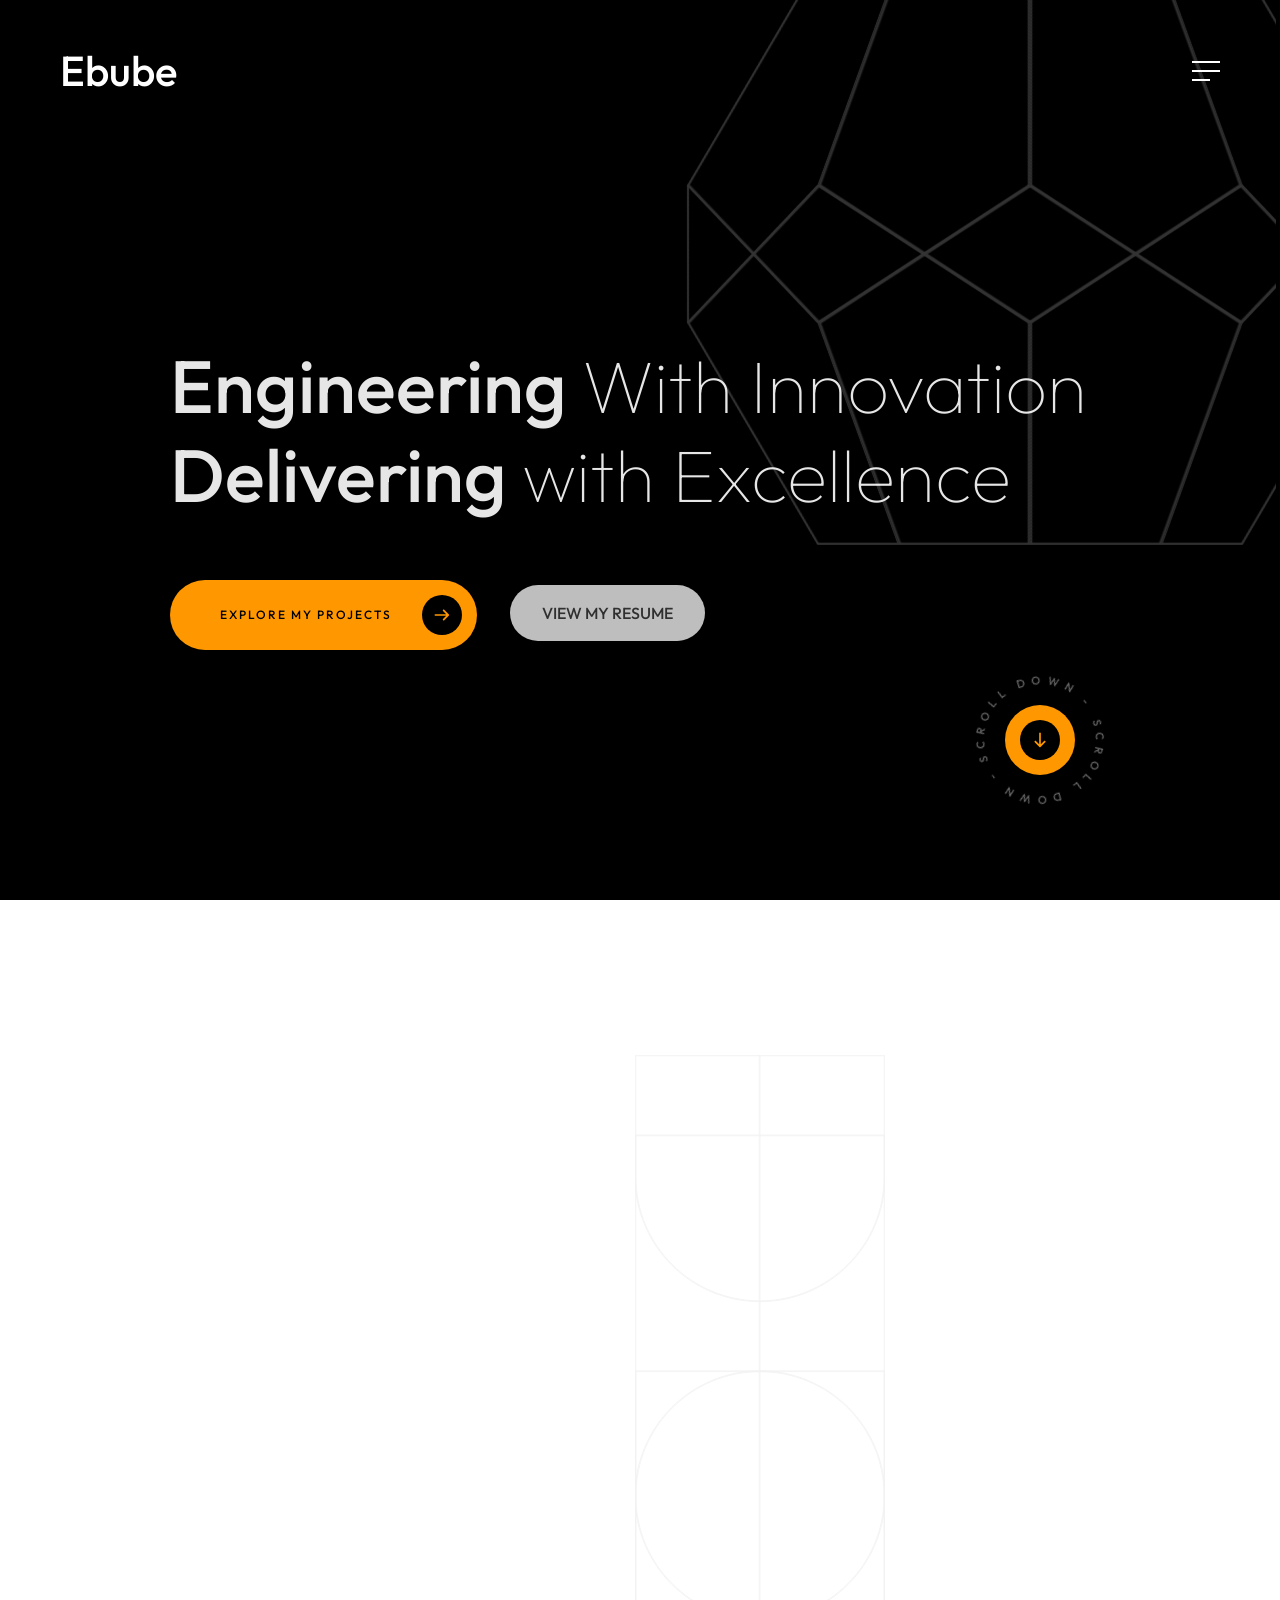
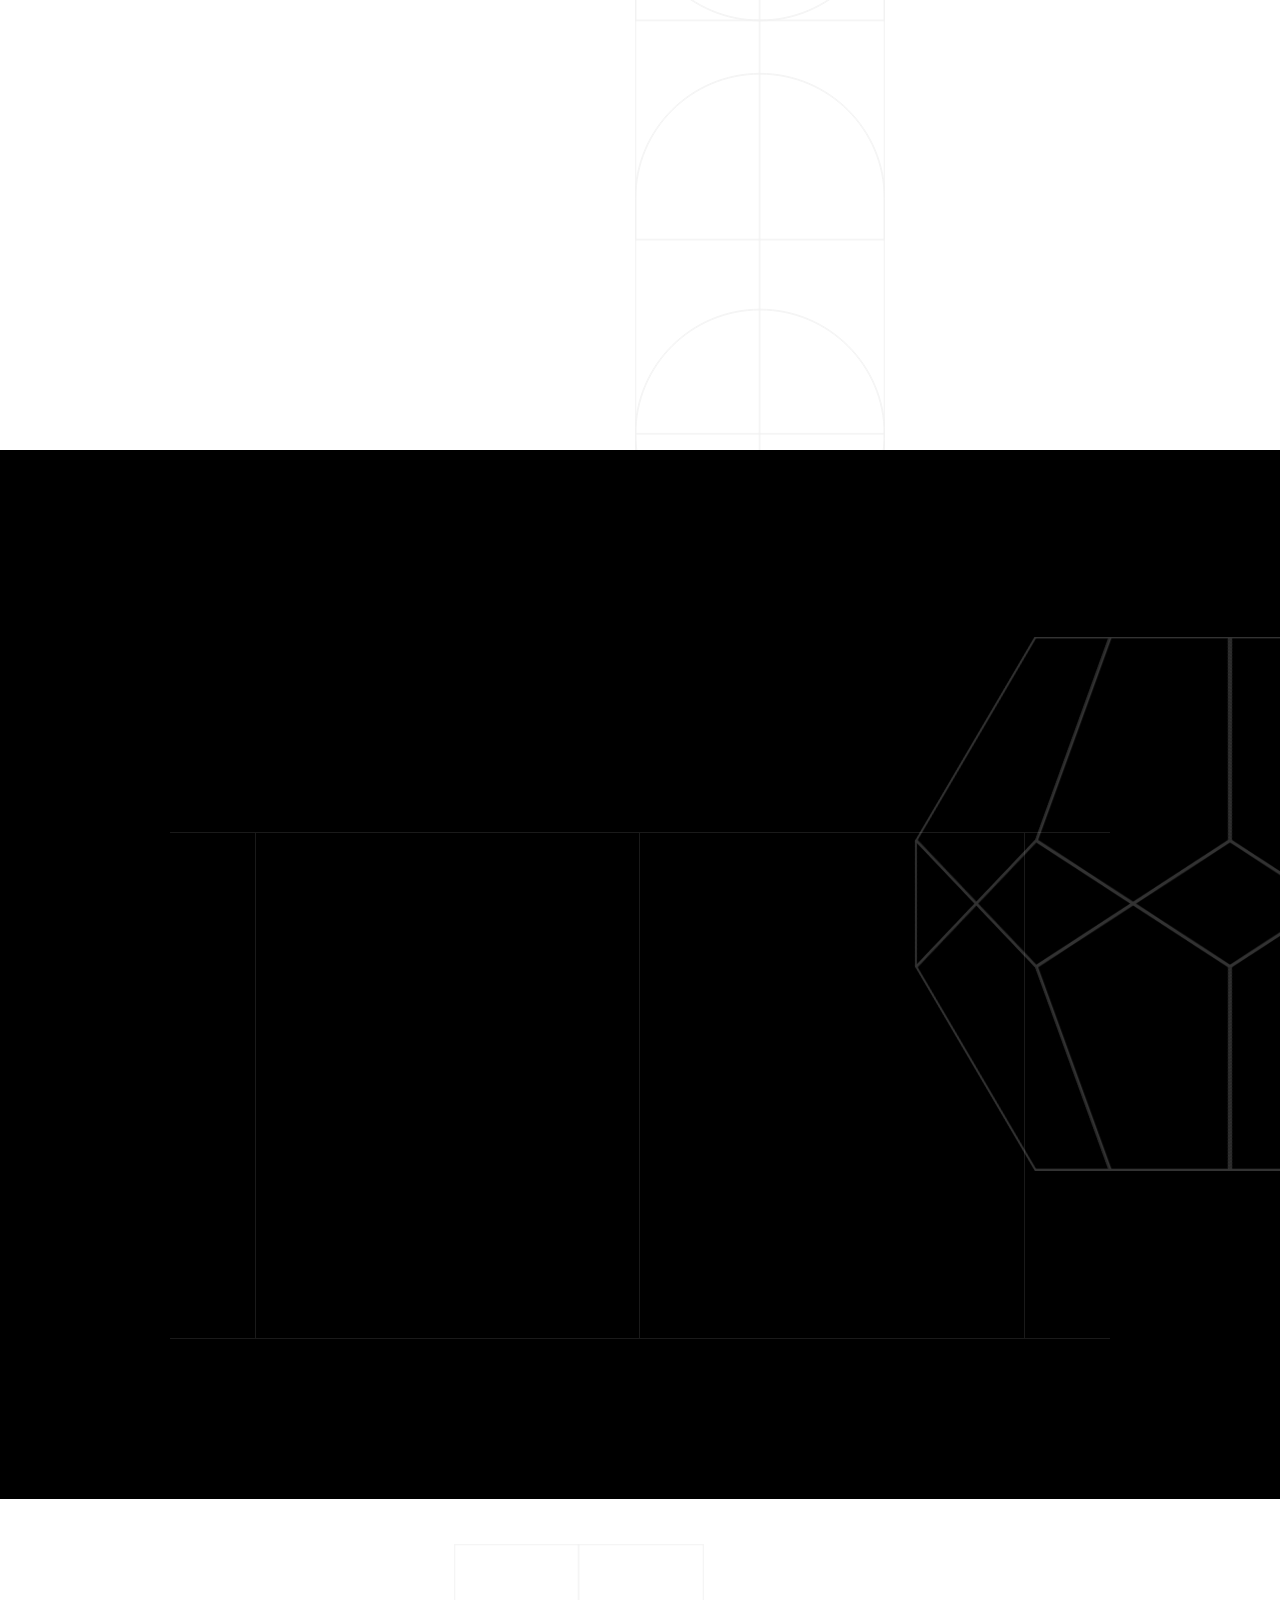
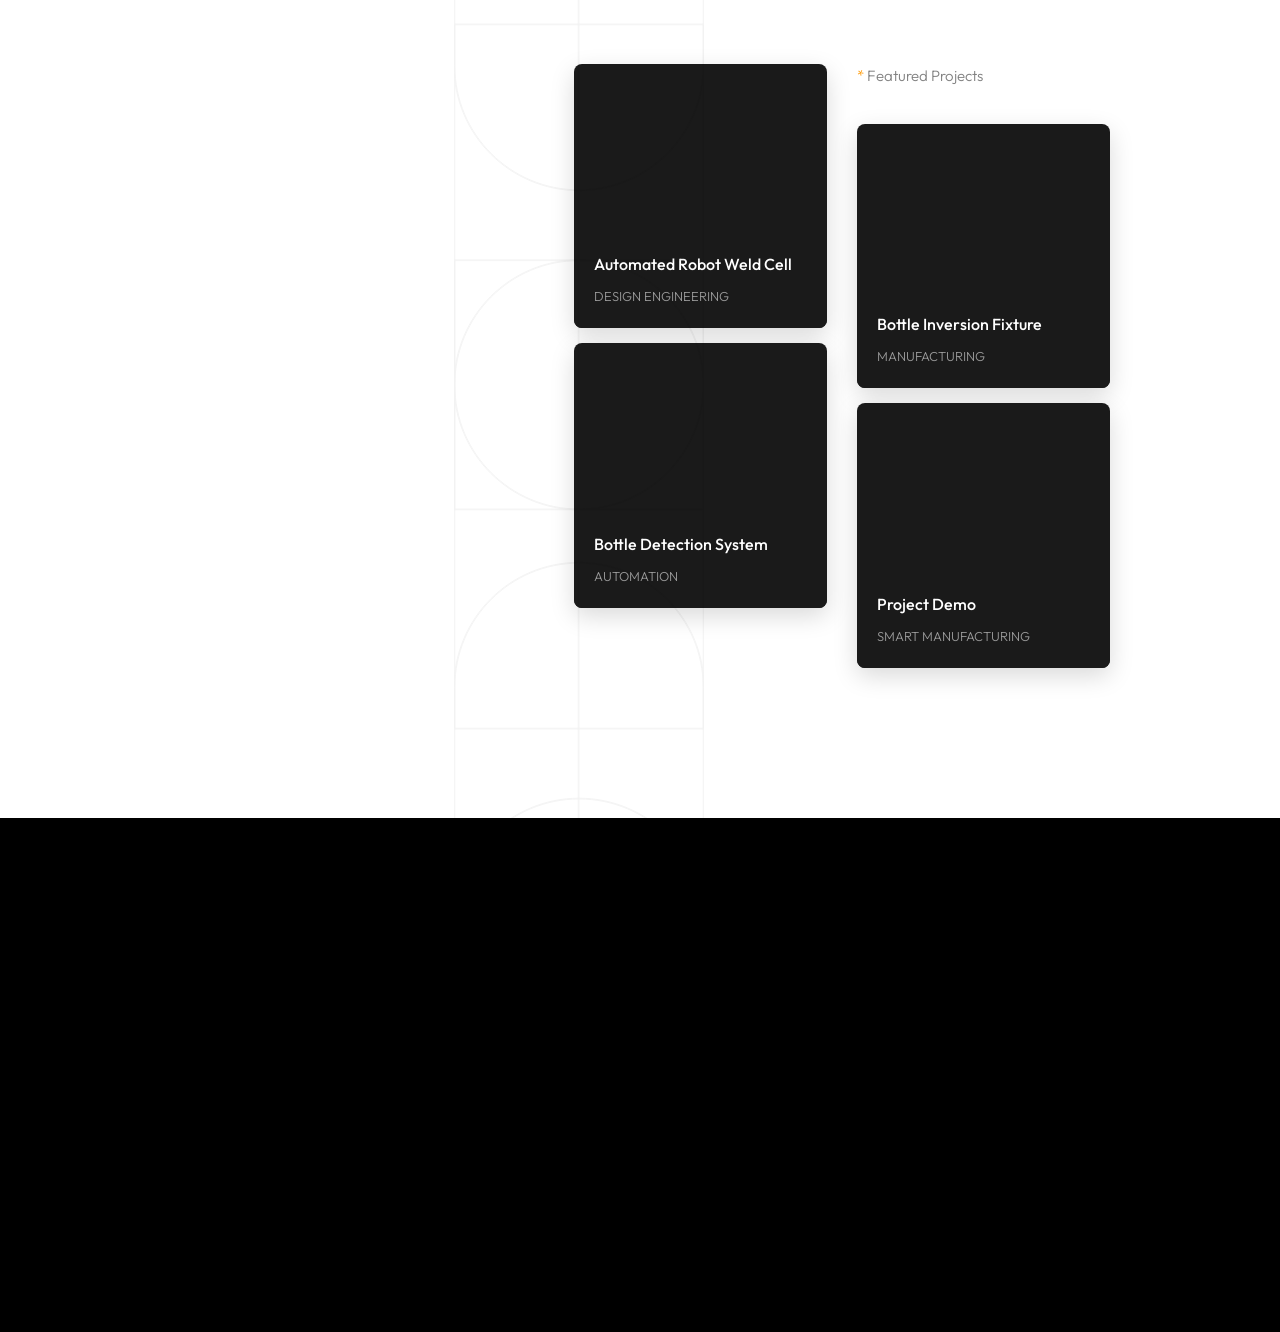
==== commit f6a06356: "update name and cursor animation" ====
--- a/index.html
+++ b/index.html
@@ -66,7 +66,7 @@
       <div class="mil-menu-frame">
         <!-- frame clone -->
         <div class="mil-frame-top">
-          <a href="index.html" class="mil-logo">Bube</a>
+          <a href="index.html" class="mil-logo">Ebube</a>
           <div class="mil-menu-btn">
             <span></span>
           </div>
@@ -213,7 +213,7 @@
       <!-- frame -->
       <div class="mil-frame">
         <div class="mil-frame-top">
-          <a href="index.html" class="mil-logo">Bube</a>
+          <a href="index.html" class="mil-logo">Ebube</a>
           <div class="mil-menu-btn">
             <span></span>
           </div>
@@ -341,7 +341,7 @@
                       About <span class="mil-thin">Me</span>
                     </h2>
                     <p class="mil-up mil-mb-30">
-                      Ebubechukwu Ozurumba aka <strong>Bube,</strong> is a
+                      Ebubechukwu Ozurumba aka <strong>bube,</strong> is a
                       results-driven Engineer recognized for designing smarter
                       systems, optimizing manufacturing operations, and turning
                       complex technical challenges into efficient, scalable
@@ -358,7 +358,7 @@
                     </p>
 
                     <p class="mil-up mil-mb-30">
-                      Bube approaches engineering with a unique blend of
+                      Ebube approaches engineering with a unique blend of
                       analytical discipline and creative problem-solving. He is
                       passionate about Industry 4.0, digital workflows, and
                       exploring how AI can transform modern manufacturing and
@@ -632,7 +632,7 @@
               <div class="container mil-p-120-60">
                 <div class="row justify-content-between">
                   <div class="col-md-4 col-lg-4 mil-mb-60">
-                    <div class="mil-muted mil-logo mil-up mil-mb-30">Bube.</div>
+                    <div class="mil-muted mil-logo mil-up mil-mb-30">Ebube.</div>
 
                     <p class="mil-light-soft mil-up mil-mb-30">
                       © Copyright 2026 - Ebube ozurumba. All Rights Reserved.
